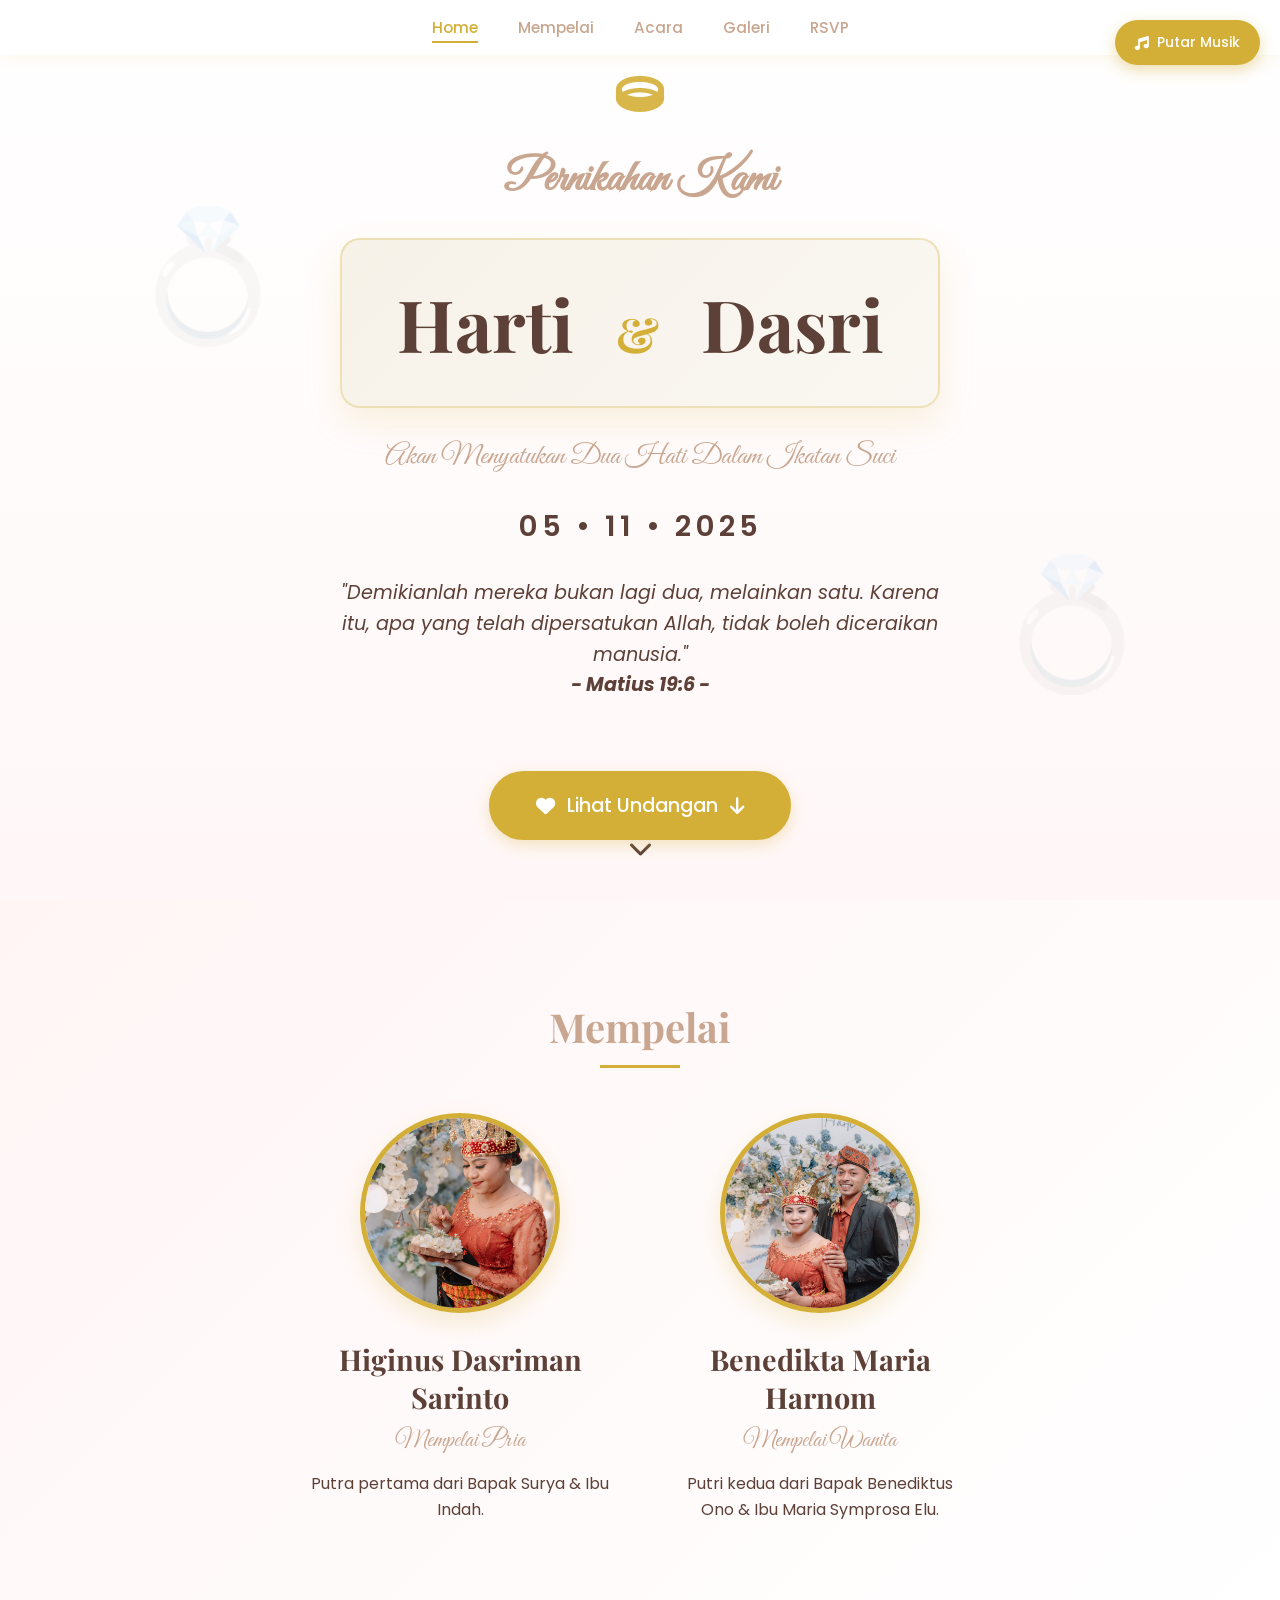
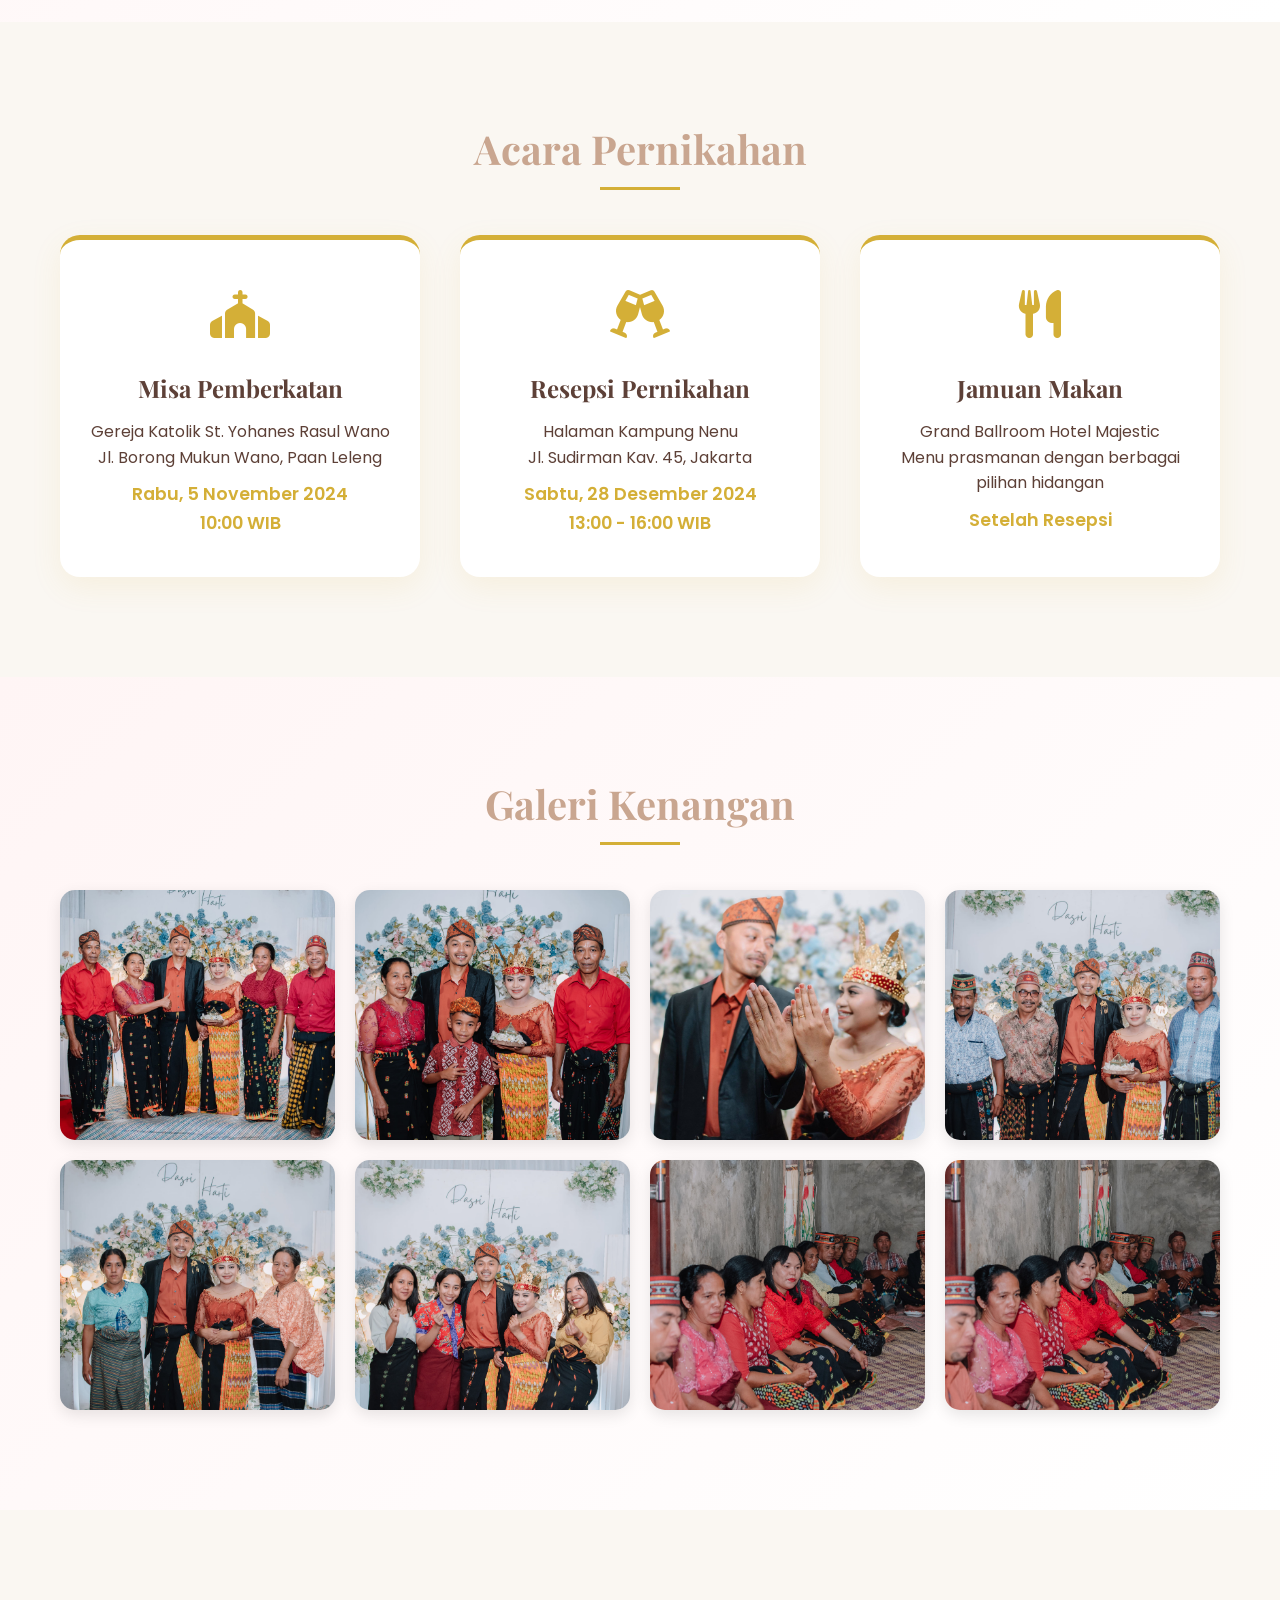
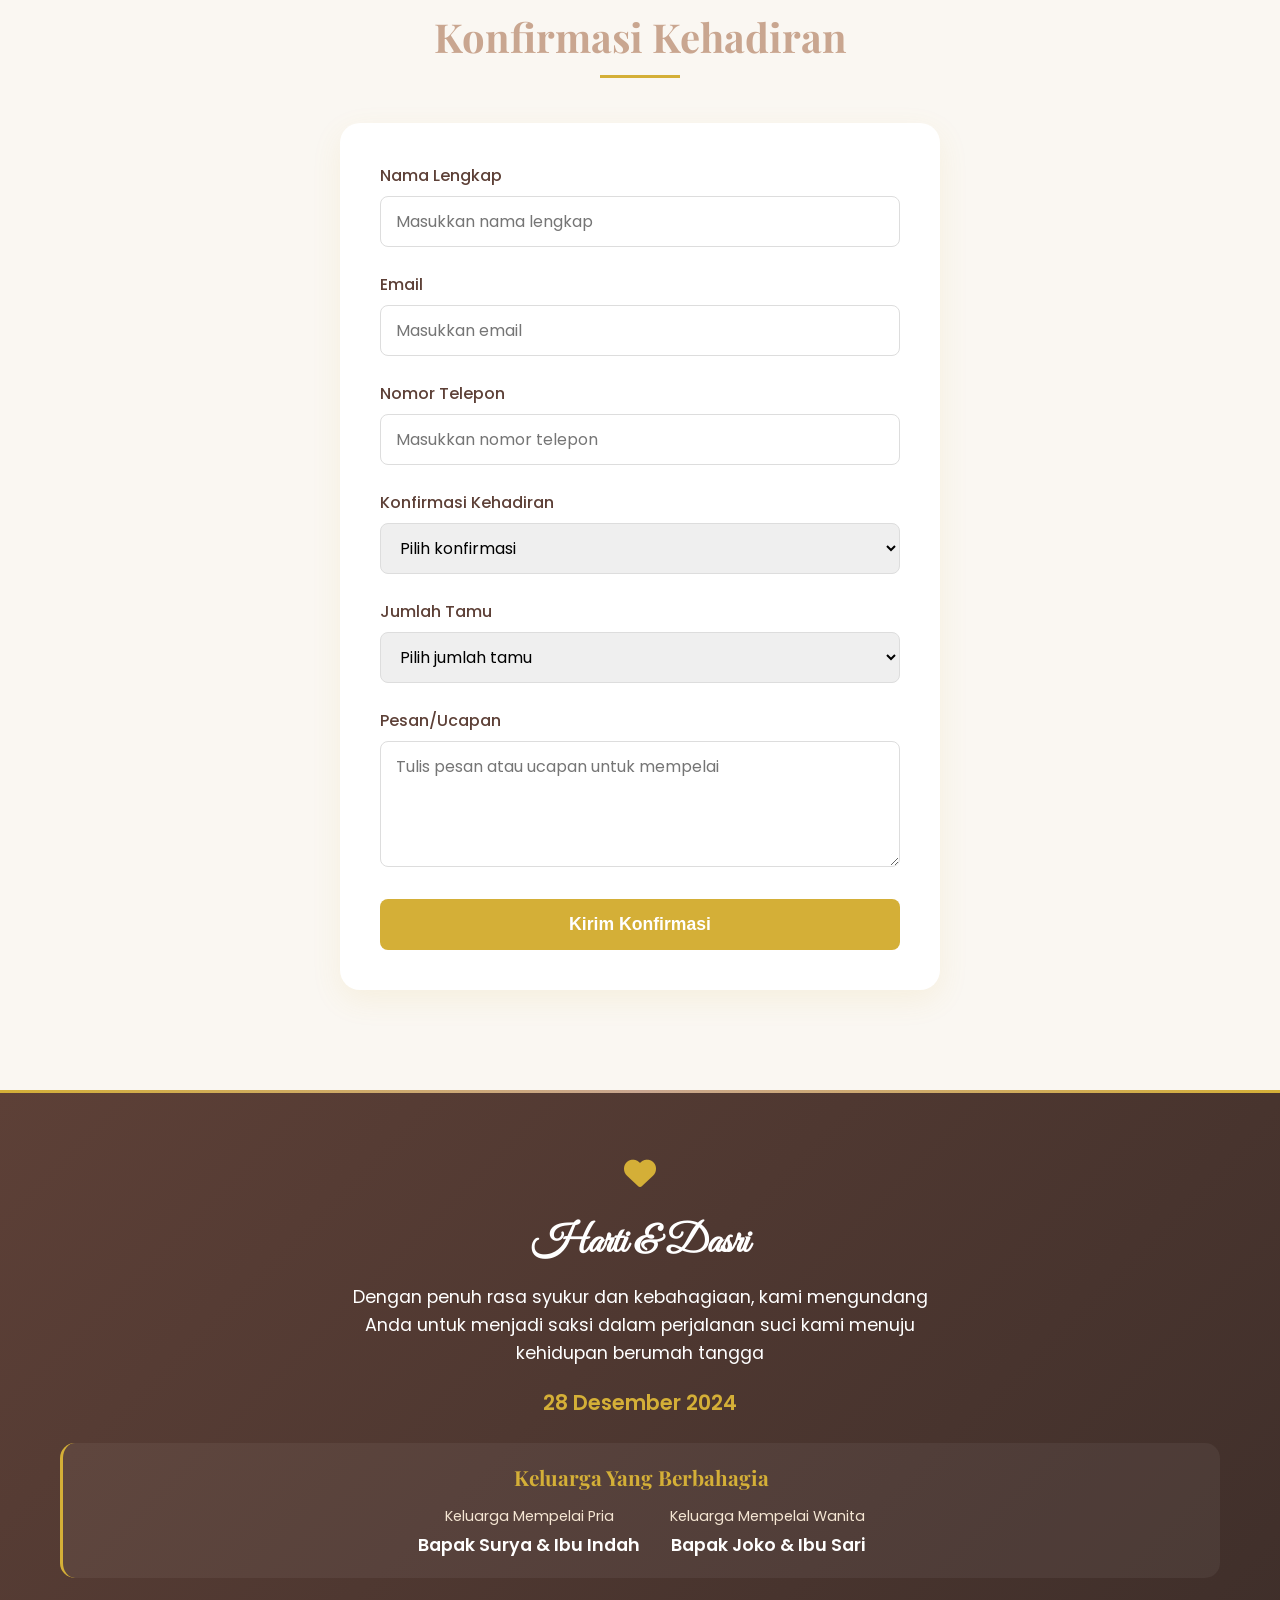
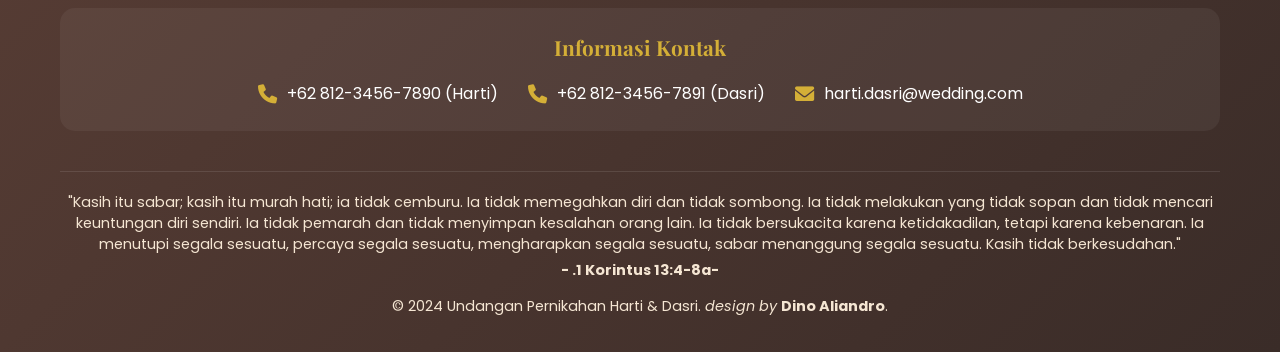
==== index.html @ 73ea81fc "Update: [form diubah]" ====
<!DOCTYPE html>
<html lang="id">
  <head>
    <meta charset="UTF-8" />
    <meta name="viewport" content="width=device-width, initial-scale=1.0" />
    <title>Undangan Pernikahan - Harti & Dasri</title>
    <link
      rel="stylesheet"
      href="https://cdnjs.cloudflare.com/ajax/libs/font-awesome/6.0.0/css/all.min.css"
    />
    <link
      href="https://fonts.googleapis.com/css2?family=Playfair+Display:wght@400;700&family=Great+Vibes&family=Poppins:wght@300;400;600&display=swap"
      rel="stylesheet"
    />
    <style>
      :root {
        --primary-gold: #d4af37;
        --primary-cream: #fff5f5;
        --primary-rose: #c9a690;
        --primary-white: #ffffff;
        --primary-light: #f5e6d3;
        --soft-gold: #f7f2e8;
        --light-beige: #faf7f2;
        --text-dark: #5d4037;
      }

      * {
        margin: 0;
        padding: 0;
        box-sizing: border-box;
      }

      html {
        scroll-behavior: smooth;
      }

      body {
        font-family: "Poppins", sans-serif;
        color: var(--text-dark);
        background-color: var(--primary-white);
        overflow-x: hidden;
      }

      /* Music Player */
      .music-player {
        position: fixed;
        top: 20px;
        right: 20px;
        z-index: 1001;
      }

      #musicToggle {
        background: var(--primary-gold);
        color: var(--primary-white);
        border: none;
        padding: 12px 20px;
        border-radius: 25px;
        cursor: pointer;
        display: flex;
        align-items: center;
        gap: 8px;
        font-size: 14px;
        box-shadow: 0 5px 15px rgba(212, 175, 55, 0.4);
        transition: all 0.3s ease;
        font-family: "Poppins", sans-serif;
        font-weight: 500;
      }

      #musicToggle:hover {
        background: #c9a690;
        transform: translateY(-2px);
        box-shadow: 0 8px 20px rgba(201, 166, 144, 0.5);
      }

      #musicToggle.playing {
        background: #c9a690;
      }

      /* Loading Screen */
      .loading-screen {
        position: fixed;
        top: 0;
        left: 0;
        width: 100%;
        height: 100%;
        background: linear-gradient(135deg, var(--primary-cream), #ffffff);
        display: flex;
        justify-content: center;
        align-items: center;
        z-index: 9999;
        transition: opacity 0.5s ease;
        font-family: "Playfair Display", serif;
      }

      .loading-screen.hidden {
        opacity: 0;
        pointer-events: none;
      }

      .loading-content {
        text-align: center;
        color: var(--primary-rose);
      }

      .ring {
        width: 80px;
        height: 80px;
        border: 4px solid var(--primary-light);
        border-top: 4px solid var(--primary-gold);
        border-radius: 50%;
        animation: spin 1s linear infinite;
        margin: 0 auto 20px;
      }

      /* Navigation */
      .navbar {
        position: fixed;
        top: 0;
        width: 100%;
        background: rgba(255, 255, 255, 0.95);
        backdrop-filter: blur(10px);
        z-index: 1000;
        padding: 15px 0;
        box-shadow: 0 2px 20px rgba(212, 175, 55, 0.1);
        transition: all 0.3s ease;
      }

      .navbar-container {
        max-width: 1200px;
        margin: 0 auto;
        padding: 0 20px;
      }

      .navbar ul {
        display: flex;
        justify-content: center;
        list-style: none;
        gap: 40px;
      }

      .navbar a {
        text-decoration: none;
        color: var(--primary-rose);
        font-weight: 500;
        transition: color 0.3s ease;
        position: relative;
        font-size: 0.95rem;
      }

      .navbar a:hover {
        color: var(--primary-gold);
      }

      .navbar a.active {
        color: var(--primary-gold);
      }

      .navbar a::after {
        content: "";
        position: absolute;
        bottom: -5px;
        left: 0;
        width: 0;
        height: 2px;
        background: var(--primary-gold);
        transition: width 0.3s ease;
      }

      .navbar a:hover::after,
      .navbar a.active::after {
        width: 100%;
      }

      /* Cover Section */
      .cover-section {
        height: 100vh;
        background: linear-gradient(
            rgba(255, 255, 255, 0.7),
            rgba(255, 245, 245, 0.8)
          ),
          url("https://images.unsplash.com/photo-1465495976277-4387d4b0e4a6?ixlib=rb-1.2.1&auto=format&fit=crop&w=1350&q=80")
            center/cover;
        display: flex;
        align-items: center;
        justify-content: center;
        text-align: center;
        position: relative;
        overflow: hidden;
      }

      .romantic-decoration {
        position: absolute;
        font-size: 8rem;
        color: rgba(212, 175, 55, 0.1);
        z-index: 1;
      }

      .ring-left {
        top: 20%;
        left: 10%;
        animation: gentleFloat 6s ease-in-out infinite;
      }

      .ring-right {
        bottom: 20%;
        right: 10%;
        animation: gentleFloat 8s ease-in-out infinite reverse;
      }

      .cover-content {
        z-index: 2;
        position: relative;
        animation: fadeInUp 1.5s ease-out;
        max-width: 800px;
        padding: 0 20px;
      }

      .romantic-icon {
        font-size: 3rem;
        margin-bottom: 20px;
        color: var(--primary-gold);
        opacity: 0.9;
        animation: gentlePulse 3s ease-in-out infinite;
      }

      .subtitle {
        font-family: "Great Vibes", cursive;
        font-size: 2.8rem;
        margin-bottom: 10px;
        opacity: 0;
        animation: fadeInUp 1s ease 0.5s forwards;
        color: var(--primary-rose);
      }

      .bride-groom-container {
        position: relative;
        margin: 30px 0;
        padding: 40px 20px;
        background: linear-gradient(
          135deg,
          var(--soft-gold),
          var(--light-beige)
        );
        border-radius: 20px;
        backdrop-filter: blur(10px);
        border: 2px solid rgba(212, 175, 55, 0.3);
        box-shadow: 0 15px 35px rgba(212, 175, 55, 0.15);
      }

      .bride-groom-name {
        font-family: "Playfair Display", serif;
        font-size: 4.5rem;
        margin: 0;
        opacity: 0;
        animation: fadeInUp 1s ease 1s forwards;
        line-height: 1.2;
        color: var(--text-dark);
        font-weight: 700;
      }

      .bride-groom-name span {
        color: var(--primary-gold);
        margin: 0 25px;
        font-size: 3rem;
      }

      .wedding-text {
        font-family: "Great Vibes", cursive;
        font-size: 1.8rem;
        margin: 10px 0 30px 0;
        opacity: 0;
        animation: fadeInUp 1s ease 1.2s forwards;
        color: var(--primary-rose);
      }

      .date {
        font-size: 1.8rem;
        letter-spacing: 4px;
        opacity: 0;
        animation: fadeInUp 1s ease 1.5s forwards;
        color: var(--text-dark);
        margin-bottom: 30px;
        font-weight: 600;
      }

      .bible-verse {
        font-style: italic;
        font-size: 1.2rem;
        margin-bottom: 40px;
        opacity: 0;
        animation: fadeInUp 1s ease 1.8s forwards;
        color: var(--text-dark);
        max-width: 600px;
        margin-left: auto;
        margin-right: auto;
        line-height: 1.6;
      }

      .enter-btn {
        display: inline-flex;
        align-items: center;
        gap: 12px;
        margin-top: 30px;
        padding: 18px 45px;
        background: var(--primary-gold);
        color: var(--primary-white);
        border: 2px solid var(--primary-gold);
        border-radius: 50px;
        text-decoration: none;
        font-size: 1.2rem;
        font-weight: 500;
        transition: all 0.3s ease;
        opacity: 0;
        animation: fadeInUp 1s ease 2s forwards;
        position: relative;
        overflow: hidden;
        box-shadow: 0 5px 15px rgba(212, 175, 55, 0.3);
      }

      .enter-btn:hover {
        background: #c9a690;
        border-color: #c9a690;
        transform: translateY(-3px);
        box-shadow: 0 10px 25px rgba(201, 166, 144, 0.4);
      }

      .scroll-indicator {
        position: absolute;
        bottom: 40px;
        left: 50%;
        transform: translateX(-50%);
        color: var(--text-dark);
        opacity: 0;
        animation: fadeIn 1s ease 2.5s forwards;
        display: flex;
        flex-direction: column;
        align-items: center;
        gap: 10px;
      }

      .scroll-indicator i {
        animation: bounce 2s infinite;
        font-size: 1.5rem;
      }

      /* Couple Section */
      .couple-section {
        padding: 100px 0;
        background: linear-gradient(135deg, var(--primary-cream), #ffffff);
      }

      .section-container {
        max-width: 1200px;
        margin: 0 auto;
        padding: 0 20px;
      }

      .section-title {
        text-align: center;
        font-family: "Playfair Display", serif;
        font-size: 2.5rem;
        color: var(--primary-rose);
        margin-bottom: 60px;
        position: relative;
      }

      .section-title::after {
        content: "";
        position: absolute;
        bottom: -15px;
        left: 50%;
        transform: translateX(-50%);
        width: 80px;
        height: 3px;
        background: var(--primary-gold);
      }

      .couple-container {
        display: flex;
        justify-content: center;
        gap: 60px;
        flex-wrap: wrap;
      }

      .couple-card {
        text-align: center;
        max-width: 300px;
      }

      .couple-image {
        width: 200px;
        height: 200px;
        border-radius: 50%;
        object-fit: cover;
        border: 5px solid var(--primary-gold);
        margin-bottom: 20px;
        box-shadow: 0 10px 25px rgba(212, 175, 55, 0.2);
      }

      .couple-name {
        font-family: "Playfair Display", serif;
        font-size: 1.8rem;
        color: var(--text-dark);
        margin-bottom: 10px;
      }

      .couple-role {
        font-family: "Great Vibes", cursive;
        font-size: 1.5rem;
        color: var(--primary-rose);
        margin-bottom: 15px;
      }

      .couple-description {
        color: var(--text-dark);
        line-height: 1.6;
      }

      /* Event Section */
      .event-section {
        padding: 100px 0;
        background: var(--light-beige);
      }

      .event-grid {
        display: grid;
        grid-template-columns: repeat(auto-fit, minmax(300px, 1fr));
        gap: 40px;
        margin-top: 50px;
      }

      .event-card {
        background: var(--primary-white);
        padding: 40px 30px;
        border-radius: 20px;
        text-align: center;
        box-shadow: 0 10px 30px rgba(212, 175, 55, 0.1);
        transition: all 0.3s ease;
        border-top: 5px solid var(--primary-gold);
      }

      .event-card:hover {
        transform: translateY(-10px);
        box-shadow: 0 15px 35px rgba(212, 175, 55, 0.2);
      }

      .event-icon {
        font-size: 3rem;
        color: var(--primary-gold);
        margin-bottom: 20px;
      }

      .event-title {
        font-family: "Playfair Display", serif;
        font-size: 1.5rem;
        color: var(--text-dark);
        margin-bottom: 15px;
      }

      .event-details {
        color: var(--text-dark);
        line-height: 1.6;
      }

      .event-time {
        font-weight: 600;
        color: var(--primary-gold);
        margin-top: 10px;
        font-size: 1.1rem;
      }

      /* Gallery Section */
      .gallery-section {
        padding: 100px 0;
        background: linear-gradient(135deg, var(--primary-cream), #ffffff);
      }

      .gallery-grid {
        display: grid;
        grid-template-columns: repeat(auto-fill, minmax(250px, 1fr));
        gap: 20px;
        margin-top: 50px;
      }

      .gallery-item {
        border-radius: 15px;
        overflow: hidden;
        position: relative;
        height: 250px;
        box-shadow: 0 5px 15px rgba(0, 0, 0, 0.1);
        transition: transform 0.3s ease;
      }

      .gallery-item:hover {
        transform: scale(1.05);
      }

      .gallery-image {
        width: 100%;
        height: 100%;
        object-fit: cover;
        transition: transform 0.5s ease;
      }

      .gallery-item:hover .gallery-image {
        transform: scale(1.1);
      }

      /* RSVP Section */
      .rsvp-section {
        padding: 100px 0;
        background: var(--light-beige);
      }

      .rsvp-form {
        max-width: 600px;
        margin: 50px auto 0;
        background: var(--primary-white);
        padding: 40px;
        border-radius: 20px;
        box-shadow: 0 10px 30px rgba(212, 175, 55, 0.1);
      }

      .form-group {
        margin-bottom: 25px;
      }

      .form-label {
        display: block;
        margin-bottom: 8px;
        color: var(--text-dark);
        font-weight: 500;
      }

      .form-input,
      .form-select {
        width: 100%;
        padding: 12px 15px;
        border: 1px solid #ddd;
        border-radius: 8px;
        font-family: "Poppins", sans-serif;
        font-size: 1rem;
        transition: border-color 0.3s ease;
      }

      .form-input:focus,
      .form-select:focus {
        outline: none;
        border-color: var(--primary-gold);
      }

      .submit-btn {
        width: 100%;
        padding: 15px;
        background: var(--primary-gold);
        color: var(--primary-white);
        border: none;
        border-radius: 8px;
        font-size: 1.1rem;
        font-weight: 600;
        cursor: pointer;
        transition: all 0.3s ease;
      }

      .submit-btn:hover {
        background: #c9a690;
      }

      /* Footer */
      .footer {
        background: linear-gradient(135deg, var(--text-dark), #3a2c28);
        color: var(--primary-white);
        padding: 60px 0 30px;
        text-align: center;
        position: relative;
        overflow: hidden;
      }

      .footer::before {
        content: "";
        position: absolute;
        top: 0;
        left: 0;
        right: 0;
        height: 3px;
        background: linear-gradient(
          90deg,
          var(--primary-gold),
          var(--primary-rose),
          var(--primary-gold)
        );
      }

      .footer-content {
        max-width: 1200px;
        margin: 0 auto;
        padding: 0 20px;
      }

      .footer-love-icon {
        font-size: 2rem;
        color: var(--primary-gold);
        margin-bottom: 20px;
        animation: gentlePulse 3s ease-in-out infinite;
      }

      .footer-names {
        font-family: "Great Vibes", cursive;
        font-size: 2.5rem;
        margin-bottom: 15px;
        color: var(--primary-white);
      }

      .footer-text {
        font-size: 1.1rem;
        margin-bottom: 10px;
        line-height: 1.6;
        max-width: 600px;
        margin-left: auto;
        margin-right: auto;
      }

      .footer-date {
        font-size: 1.3rem;
        font-weight: 600;
        color: var(--primary-gold);
        margin: 20px 0;
      }

      .footer-family {
        margin: 25px 0;
        padding: 20px;
        background: rgba(255, 255, 255, 0.05);
        border-radius: 15px;
        border-left: 3px solid var(--primary-gold);
      }

      .family-title {
        font-family: "Playfair Display", serif;
        font-size: 1.3rem;
        color: var(--primary-gold);
        margin-bottom: 15px;
      }

      .family-names {
        display: flex;
        justify-content: center;
        flex-wrap: wrap;
        gap: 30px;
        margin-top: 15px;
      }

      .family-group {
        text-align: center;
      }

      .family-role {
        font-size: 0.9rem;
        color: var(--primary-light);
        margin-bottom: 5px;
      }

      .family-name {
        font-weight: 600;
        font-size: 1.1rem;
      }

      .footer-contact {
        margin: 30px 0;
        padding: 25px;
        background: rgba(255, 255, 255, 0.05);
        border-radius: 15px;
      }

      .contact-title {
        font-family: "Playfair Display", serif;
        font-size: 1.3rem;
        color: var(--primary-gold);
        margin-bottom: 20px;
      }

      .contact-info {
        display: flex;
        justify-content: center;
        flex-wrap: wrap;
        gap: 30px;
      }

      .contact-item {
        display: flex;
        align-items: center;
        gap: 10px;
        font-size: 1rem;
      }

      .contact-item i {
        color: var(--primary-gold);
        font-size: 1.2rem;
      }

      .footer-bottom {
        margin-top: 40px;
        padding-top: 20px;
        border-top: 1px solid rgba(255, 255, 255, 0.1);
        font-size: 0.9rem;
        color: var(--primary-light);
      }

      .footer-bottom p {
        margin-bottom: 5px;
      }

      /* Animations */
      @keyframes gentleFloat {
        0%,
        100% {
          transform: translateY(0px) rotate(0deg);
        }
        50% {
          transform: translateY(-20px) rotate(5deg);
        }
      }

      @keyframes gentlePulse {
        0%,
        100% {
          opacity: 0.8;
          transform: scale(1);
        }
        50% {
          opacity: 1;
          transform: scale(1.15);
        }
      }

      @keyframes bounce {
        0%,
        20%,
        50%,
        80%,
        100% {
          transform: translateY(0);
        }
        40% {
          transform: translateY(-10px);
        }
        60% {
          transform: translateY(-5px);
        }
      }

      @keyframes fadeInUp {
        from {
          opacity: 0;
          transform: translateY(30px);
        }
        to {
          opacity: 1;
          transform: translateY(0);
        }
      }

      @keyframes fadeIn {
        from {
          opacity: 0;
        }
        to {
          opacity: 1;
        }
      }

      @keyframes spin {
        0% {
          transform: rotate(0deg);
        }
        100% {
          transform: rotate(360deg);
        }
      }

      /* Mobile Responsive */
      @media (max-width: 768px) {
        .navbar ul {
          gap: 20px;
          flex-wrap: wrap;
        }

        .navbar a {
          font-size: 0.9rem;
        }

        .bride-groom-name {
          font-size: 3rem;
        }

        .bride-groom-name span {
          font-size: 2rem;
          margin: 0 15px;
        }

        .subtitle {
          font-size: 2.2rem;
        }

        .ring-left,
        .ring-right {
          display: none;
        }

        .couple-container {
          gap: 40px;
        }

        .section-title {
          font-size: 2rem;
        }

        .family-names {
          gap: 20px;
        }

        .contact-info {
          gap: 20px;
          flex-direction: column;
        }

        .music-player {
          top: 15px;
          right: 15px;
        }

        #musicToggle {
          padding: 10px 16px;
          font-size: 13px;
        }
      }

      @media (max-width: 480px) {
        .navbar ul {
          gap: 15px;
        }

        .navbar a {
          font-size: 0.8rem;
        }

        .bride-groom-name {
          font-size: 2.2rem;
        }

        .enter-btn {
          padding: 15px 35px;
          font-size: 1rem;
        }

        .date {
          font-size: 1.4rem;
        }

        .rsvp-form {
          padding: 25px;
        }

        .footer-names {
          font-size: 2rem;
        }

        .footer-text {
          font-size: 1rem;
        }

        .music-player {
          top: 10px;
          right: 10px;
        }

        #musicToggle {
          padding: 8px 14px;
          font-size: 12px;
        }
      }
    </style>
  </head>
  <body>
    <!-- Music Player -->
    <div class="music-player">
      <button id="musicToggle">
        <i class="fas fa-music"></i>
        <span id="musicText">Putar Musik</span>
      </button>
      <audio id="weddingMusic" loop>
        <!-- Ganti dengan URL musik Anda -->
        <source src="music/laguorigin.webm" type="audio/mpeg" />
        Browser Anda tidak mendukung elemen audio.
      </audio>
    </div>

    <!-- Loading Screen -->
    <div class="loading-screen" id="loadingScreen">
      <div class="loading-content">
        <div class="ring"></div>
        <h2>Memuat Undangan...</h2>
        <p>Dengan penuh kebahagiaan, kami mengundang Anda</p>
      </div>
    </div>

    <!-- Navigation -->
    <nav class="navbar">
      <div class="navbar-container">
        <ul>
          <li><a href="#home" class="active">Home</a></li>
          <li><a href="#couple">Mempelai</a></li>
          <li><a href="#event">Acara</a></li>
          <li><a href="#gallery">Galeri</a></li>
          <li><a href="#rsvp">RSVP</a></li>
        </ul>
      </div>
    </nav>

    <!-- Cover Section -->
    <section id="home" class="cover-section">
      <div class="romantic-decoration ring-left">💍</div>
      <div class="romantic-decoration ring-right">💍</div>

      <div class="cover-content">
        <div class="romantic-icon">
          <i class="fas fa-ring"></i>
        </div>

        <h3 class="subtitle">Pernikahan Kami</h3>

        <div class="bride-groom-container">
          <h1 class="bride-groom-name">Harti <span>&</span> Dasri</h1>
        </div>

        <p class="wedding-text">Akan Menyatukan Dua Hati Dalam Ikatan Suci</p>

        <p class="date">05 • 11 • 2025</p>

        <div class="bible-verse">
          "Demikianlah mereka bukan lagi dua, melainkan satu. Karena itu, apa
          yang telah dipersatukan Allah, tidak boleh diceraikan manusia."<br />
          <strong>- Matius 19:6 -</strong>
        </div>

        <a href="#couple" class="enter-btn">
          <i class="fas fa-heart"></i>
          Lihat Undangan
          <i class="fas fa-arrow-down"></i>
        </a>
      </div>

      <div class="scroll-indicator">
        <span>Geser untuk informasi</span>
        <i class="fas fa-chevron-down"></i>
      </div>
    </section>

    <!-- Couple Section -->
    <section id="couple" class="couple-section">
      <div class="section-container">
        <h2 class="section-title">Mempelai</h2>
        <div class="couple-container">
          <div class="couple-card">
            <img src="images/kating.jpg" alt="Harti" class="couple-image" />
            <h3 class="couple-name">Higinus Dasriman Sarinto</h3>
            <p class="couple-role">Mempelai Pria</p>
            <p class="couple-description">
              Putra pertama dari Bapak Surya & Ibu Indah.
            </p>
          </div>
          <div class="couple-card">
            <img src="images/fotoberda.jpg" alt="Dasri" class="couple-image" />
            <h3 class="couple-name">Benedikta Maria Harnom</h3>
            <p class="couple-role">Mempelai Wanita</p>
            <p class="couple-description">
              Putri kedua dari Bapak Benediktus Ono & Ibu Maria Symprosa Elu.
            </p>
          </div>
        </div>
      </div>
    </section>

    <!-- Event Section -->
    <section id="event" class="event-section">
      <div class="section-container">
        <h2 class="section-title">Acara Pernikahan</h2>
        <div class="event-grid">
          <div class="event-card">
            <div class="event-icon">
              <i class="fas fa-church"></i>
            </div>
            <h3 class="event-title">Misa Pemberkatan</h3>
            <div class="event-details">
              <p>Gereja Katolik St. Yohanes Rasul Wano</p>
              <p>Jl. Borong Mukun Wano, Paan Leleng</p>
              <p class="event-time">Rabu, 5 November 2024<br />10:00 WIB</p>
            </div>
          </div>
          <div class="event-card">
            <div class="event-icon">
              <i class="fas fa-glass-cheers"></i>
            </div>
            <h3 class="event-title">Resepsi Pernikahan</h3>
            <div class="event-details">
              <p>Halaman Kampung Nenu</p>
              <p>Jl. Sudirman Kav. 45, Jakarta</p>
              <p class="event-time">
                Sabtu, 28 Desember 2024<br />13:00 - 16:00 WIB
              </p>
            </div>
          </div>
          <div class="event-card">
            <div class="event-icon">
              <i class="fas fa-utensils"></i>
            </div>
            <h3 class="event-title">Jamuan Makan</h3>
            <div class="event-details">
              <p>Grand Ballroom Hotel Majestic</p>
              <p>Menu prasmanan dengan berbagai pilihan hidangan</p>
              <p class="event-time">Setelah Resepsi</p>
            </div>
          </div>
        </div>
      </div>
    </section>

    <!-- Gallery Section -->
    <section id="gallery" class="gallery-section">
      <div class="section-container">
        <h2 class="section-title">Galeri Kenangan</h2>
        <div class="gallery-grid">
          <div class="gallery-item">
            <img
              src="images/keluargabesar.jpg"
              alt="Pre-wedding 1"
              class="gallery-image"
            />
          </div>
          <div class="gallery-item">
            <img
              src="images/keluarg kae endi.jpg"
              alt="Pre-wedding 2"
              class="gallery-image"
            />
          </div>
          <div class="gallery-item">
            <img
              src="images/fotoberdua.jpg"
              alt="Pre-wedding 3"
              class="gallery-image"
            />
          </div>
          <div class="gallery-item">
            <img
              src="images/fotopapa.jpg"
              alt="Pre-wedding 4"
              class="gallery-image"
            />
          </div>
          <div class="gallery-item">
            <img
              src="images/mama.jpg"
              alt="Pre-wedding 4"
              class="gallery-image"
            />
          </div>
          <div class="gallery-item">
            <img
              src="images/teman.jpg"
              alt="Pre-wedding 4"
              class="gallery-image"
            />
          </div>
          <div class="gallery-item">
            <img
              src="images/mese.jpg"
              alt="Pre-wedding 4"
              class="gallery-image"
            />
          </div>
          <div class="gallery-item">
            <img
              src="images/mese.jpg"
              alt="Pre-wedding 4"
              class="gallery-image"
            />
          </div>
        </div>
      </div>
    </section>

    <!-- RSVP Section -->
    <section id="rsvp" class="rsvp-section">
      <div class="section-container">
        <h2 class="section-title">Konfirmasi Kehadiran</h2>

        <!-- Ganti "xjklmnop" dengan Form ID yang Anda dapatkan dari Formspree -->
        <form
          action="https://formspree.io/f/xjklmnop"
          method="POST"
          class="rsvp-form"
        >
          <input
            type="hidden"
            name="_subject"
            value="Konfirmasi Kehadiran Pernikahan Kating & Ndi"
          />

          <div class="form-group">
            <label class="form-label" for="name">Nama Lengkap</label>
            <input
              type="text"
              id="name"
              name="name"
              class="form-input"
              placeholder="Masukkan nama lengkap"
              required
            />
          </div>

          <div class="form-group">
            <label class="form-label" for="email">Email</label>
            <input
              type="email"
              id="email"
              name="email"
              class="form-input"
              placeholder="Masukkan email"
              required
            />
          </div>

          <div class="form-group">
            <label class="form-label" for="phone">Nomor Telepon</label>
            <input
              type="tel"
              id="phone"
              name="phone"
              class="form-input"
              placeholder="Masukkan nomor telepon"
            />
          </div>

          <div class="form-group">
            <label class="form-label" for="attendance"
              >Konfirmasi Kehadiran</label
            >
            <select
              id="attendance"
              name="attendance"
              class="form-select"
              required
            >
              <option value="">Pilih konfirmasi</option>
              <option value="hadir">Ya, saya akan hadir</option>
              <option value="tidak-hadir">Maaf, tidak bisa hadir</option>
            </select>
          </div>

          <div class="form-group">
            <label class="form-label" for="guests">Jumlah Tamu</label>
            <select id="guests" name="guests" class="form-select">
              <option value="">Pilih jumlah tamu</option>
              <option value="1">1 orang</option>
              <option value="2">2 orang</option>
              <option value="3">3 orang</option>
              <option value="4">4 orang</option>
            </select>
          </div>

          <div class="form-group">
            <label class="form-label" for="message">Pesan/Ucapan</label>
            <textarea
              id="message"
              name="message"
              class="form-input"
              rows="4"
              placeholder="Tulis pesan atau ucapan untuk mempelai"
            ></textarea>
          </div>

          <button type="submit" class="submit-btn">Kirim Konfirmasi</button>
        </form>
      </div>
    </section>

    <!-- Footer -->
    <footer class="footer">
      <div class="footer-content">
        <div class="footer-love-icon">
          <i class="fas fa-heart"></i>
        </div>

        <h2 class="footer-names">Harti & Dasri</h2>

        <p class="footer-text">
          Dengan penuh rasa syukur dan kebahagiaan, kami mengundang Anda untuk
          menjadi saksi dalam perjalanan suci kami menuju kehidupan berumah
          tangga
        </p>

        <div class="footer-date">28 Desember 2024</div>

        <div class="footer-family">
          <h3 class="family-title">Keluarga Yang Berbahagia</h3>
          <div class="family-names">
            <div class="family-group">
              <p class="family-role">Keluarga Mempelai Pria</p>
              <p class="family-name">Bapak Surya & Ibu Indah</p>
            </div>
            <div class="family-group">
              <p class="family-role">Keluarga Mempelai Wanita</p>
              <p class="family-name">Bapak Joko & Ibu Sari</p>
            </div>
          </div>
        </div>

        <div class="footer-contact">
          <h3 class="contact-title">Informasi Kontak</h3>
          <div class="contact-info">
            <div class="contact-item">
              <i class="fas fa-phone"></i>
              <span>+62 812-3456-7890 (Harti)</span>
            </div>
            <div class="contact-item">
              <i class="fas fa-phone"></i>
              <span>+62 812-3456-7891 (Dasri)</span>
            </div>
            <div class="contact-item">
              <i class="fas fa-envelope"></i>
              <span>harti.dasri@wedding.com</span>
            </div>
          </div>
        </div>

        <div class="footer-bottom">
          <p>
            "Kasih itu sabar; kasih itu murah hati; ia tidak cemburu. Ia tidak
            memegahkan diri dan tidak sombong. Ia tidak melakukan yang tidak
            sopan dan tidak mencari keuntungan diri sendiri. Ia tidak pemarah
            dan tidak menyimpan kesalahan orang lain. Ia tidak bersukacita
            karena ketidakadilan, tetapi karena kebenaran. Ia menutupi segala
            sesuatu, percaya segala sesuatu, mengharapkan segala sesuatu, sabar
            menanggung segala sesuatu. Kasih tidak berkesudahan."
          </p>
          <p><strong>- .1 Korintus 13:4-8a-</strong></p>
          <p style="margin-top: 15px">
            © 2024 Undangan Pernikahan Harti & Dasri. <i>design by</i>
            <b>Dino Aliandro</b>.
          </p>
        </div>
      </div>
    </footer>

    <script>
      // Music Player Functionality
      const musicToggle = document.getElementById("musicToggle");
      const weddingMusic = document.getElementById("weddingMusic");
      const musicText = document.getElementById("musicText");

      // Auto-play music after user interaction
      document.addEventListener(
        "click",
        function initAudio() {
          if (weddingMusic.paused) {
            weddingMusic.volume = 0.5; // Set volume to 50%
            weddingMusic
              .play()
              .then(() => {
                musicText.textContent = "Musik Diputar";
                musicToggle.classList.add("playing");
              })
              .catch((e) => {
                console.log("Auto-play prevented:", e);
              });
          }
          document.removeEventListener("click", initAudio);
        },
        { once: true }
      );

      // Manual music control
      if (musicToggle && weddingMusic) {
        musicToggle.addEventListener("click", function (e) {
          e.stopPropagation();

          if (weddingMusic.paused) {
            weddingMusic.play();
            musicText.textContent = "Musik Diputar";
            musicToggle.classList.add("playing");
          } else {
            weddingMusic.pause();
            musicText.textContent = "Putar Musik";
            musicToggle.classList.remove("playing");
          }
        });
      }

      // Loading Screen
      window.addEventListener("load", function () {
        const loadingScreen = document.getElementById("loadingScreen");
        setTimeout(() => {
          loadingScreen.classList.add("hidden");
          setTimeout(() => {
            loadingScreen.style.display = "none";
          }, 500);
        }, 2000);
      });

      // Navbar scroll effect
      window.addEventListener("scroll", function () {
        const navbar = document.querySelector(".navbar");
        if (window.scrollY > 100) {
          navbar.style.background = "rgba(255, 255, 255, 0.98)";
          navbar.style.boxShadow = "0 2px 20px rgba(212, 175, 55, 0.2)";
        } else {
          navbar.style.background = "rgba(255, 255, 255, 0.95)";
          navbar.style.boxShadow = "0 2px 20px rgba(212, 175, 55, 0.1)";
        }
      });

      // Active nav link on scroll
      window.addEventListener("scroll", function () {
        const sections = document.querySelectorAll("section");
        const navLinks = document.querySelectorAll(".navbar a");

        let current = "";

        sections.forEach((section) => {
          const sectionTop = section.offsetTop;
          const sectionHeight = section.clientHeight;
          if (scrollY >= sectionTop - 200) {
            current = section.getAttribute("id");
          }
        });

        navLinks.forEach((link) => {
          link.classList.remove("active");
          if (link.getAttribute("href").substring(1) === current) {
            link.classList.add("active");
          }
        });
      });

      // Form submission
      document
        .querySelector(".rsvp-form")
        .addEventListener("submit", function (e) {
          e.preventDefault();
          alert(
            "Terima kasih! Konfirmasi kehadiran Anda telah berhasil dikirim."
          );
          this.reset();
        });
    </script>
  </body>
</html>
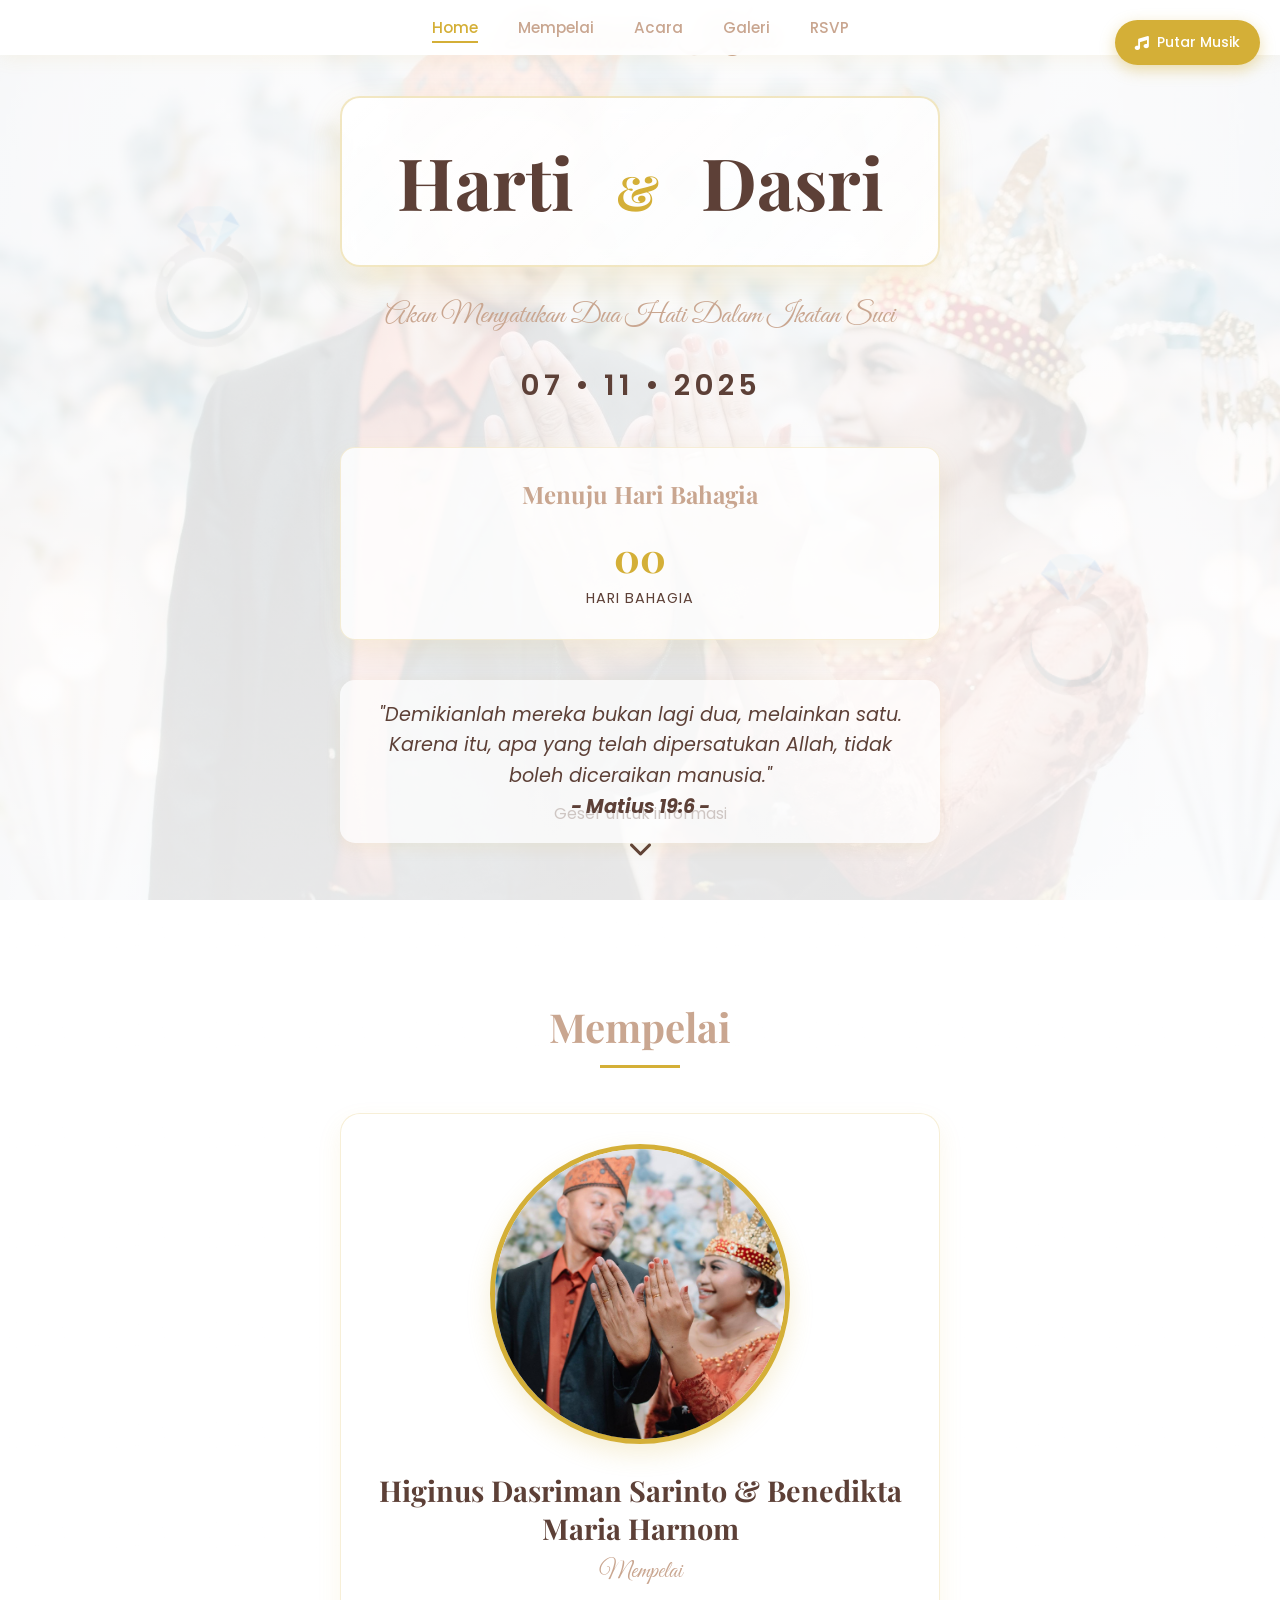
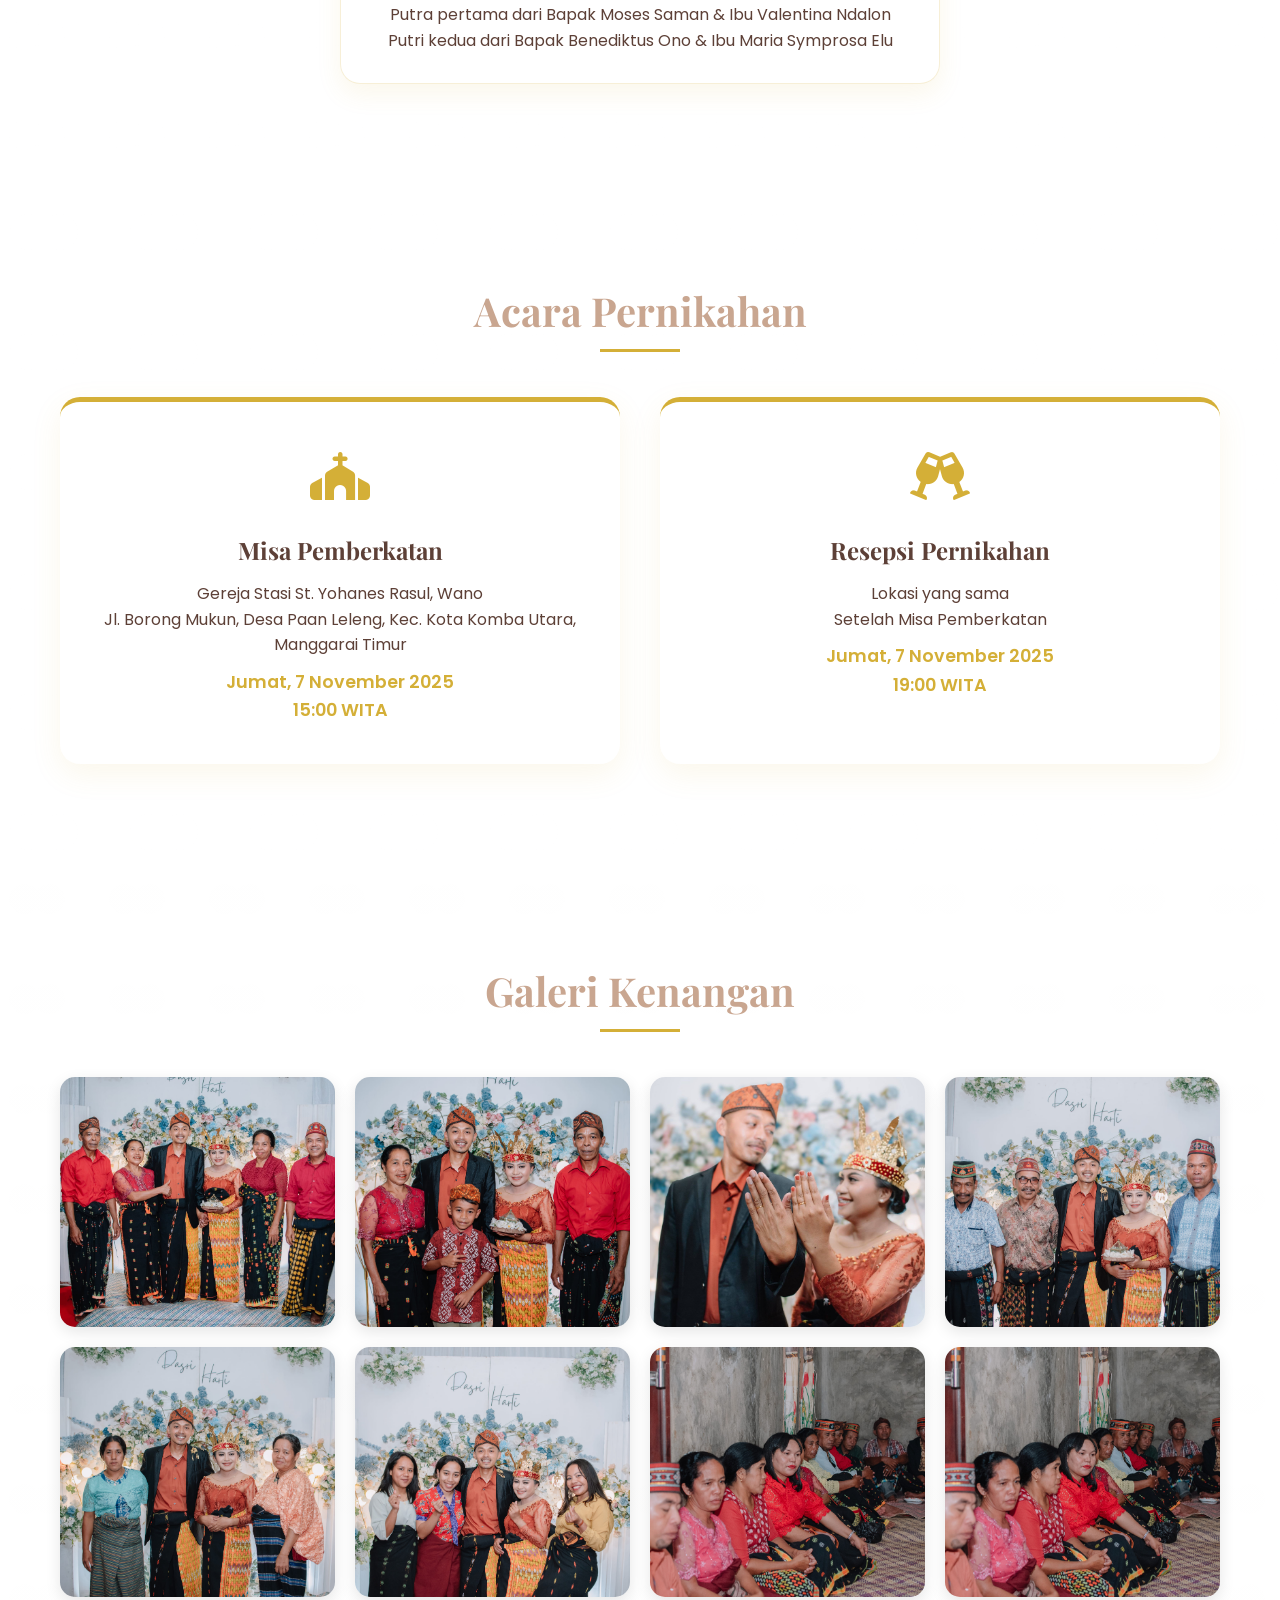
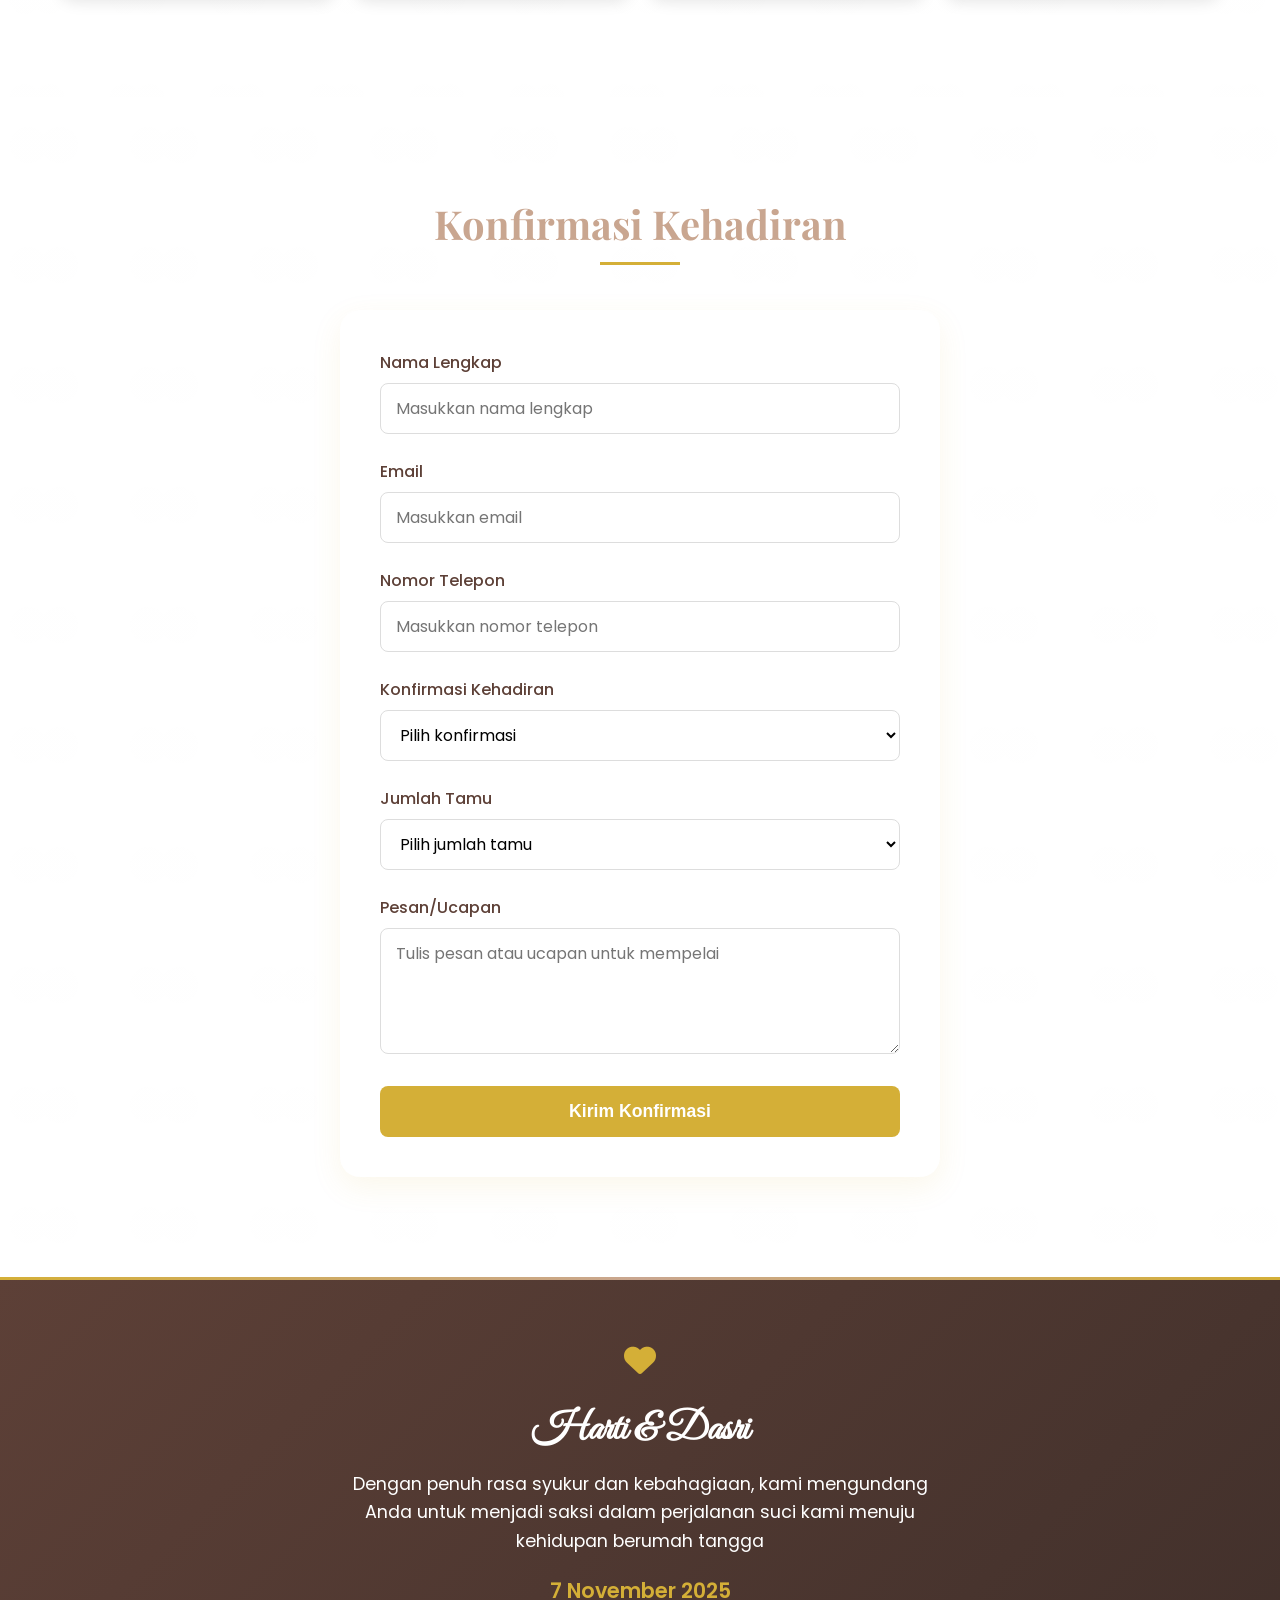
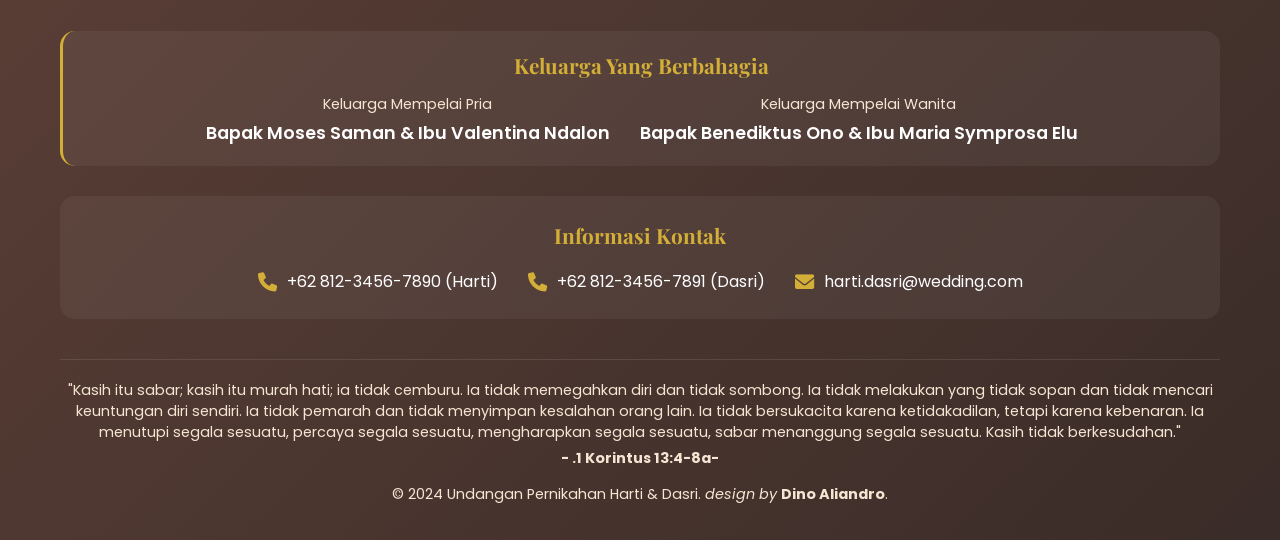
==== commit 8489e292: "Update: [ditambahkan beberapa animasi,data]" ====
--- a/index.html
+++ b/index.html
@@ -41,6 +41,111 @@
         overflow-x: hidden;
       }
 
+      /* Background Pattern */
+      .floral-pattern {
+        position: fixed;
+        top: 0;
+        left: 0;
+        width: 100%;
+        height: 100%;
+        background-image: url("data:image/svg+xml,%3Csvg width='100' height='100' viewBox='0 0 100 100' xmlns='http://www.w3.org/2000/svg'%3E%3Cpath d='M50 20c-5 0-10 2-13 6-3-4-8-6-13-6-8 0-15 7-15 15 0 8 7 15 15 15 5 0 10-2 13-6 3 4 8 6 13 6 8 0 15-7 15-15 0-8-7-15-15-15z' fill='%23f5e6d3' fill-opacity='0.1'/%3E%3C/svg%3E");
+        z-index: -1;
+      }
+
+      /* Animated Flowers */
+      .flower {
+        position: absolute;
+        font-size: 1.8rem;
+        opacity: 0.7;
+        z-index: 0;
+        animation: flowerFloat 15s linear infinite;
+        filter: drop-shadow(0 2px 4px rgba(0, 0, 0, 0.1));
+      }
+
+      .flower-1 {
+        top: 10%;
+        left: 5%;
+        animation-delay: 0s;
+        color: #f8c8dc;
+      }
+
+      .flower-2 {
+        top: 15%;
+        right: 10%;
+        animation-delay: 2s;
+        color: #c9e4de;
+      }
+
+      .flower-3 {
+        bottom: 20%;
+        left: 8%;
+        animation-delay: 4s;
+        color: #f8c8dc;
+      }
+
+      .flower-4 {
+        bottom: 15%;
+        right: 5%;
+        animation-delay: 6s;
+        color: #c9e4de;
+      }
+
+      .flower-5 {
+        top: 30%;
+        left: 15%;
+        animation-delay: 8s;
+        color: #f8c8dc;
+      }
+
+      .flower-6 {
+        top: 25%;
+        right: 20%;
+        animation-delay: 10s;
+        color: #c9e4de;
+      }
+
+      .flower-7 {
+        bottom: 30%;
+        left: 20%;
+        animation-delay: 12s;
+        color: #f8c8dc;
+      }
+
+      .flower-8 {
+        bottom: 25%;
+        right: 15%;
+        animation-delay: 14s;
+        color: #c9e4de;
+      }
+
+      /* Flower Borders */
+      .flower-border {
+        position: absolute;
+        font-size: 2.5rem;
+        opacity: 0.3;
+        z-index: 0;
+      }
+
+      .border-top-left {
+        top: 10px;
+        left: 10px;
+      }
+
+      .border-top-right {
+        top: 10px;
+        right: 10px;
+      }
+
+      .border-bottom-left {
+        bottom: 10px;
+        left: 10px;
+      }
+
+      .border-bottom-right {
+        bottom: 10px;
+        right: 10px;
+      }
+
       /* Music Player */
       .music-player {
         position: fixed;
@@ -83,7 +188,7 @@
         left: 0;
         width: 100%;
         height: 100%;
-        background: linear-gradient(135deg, var(--primary-cream), #ffffff);
+        background: linear-gradient(135deg, var(--primary-white), #f9f5f0);
         display: flex;
         justify-content: center;
         align-items: center;
@@ -175,11 +280,10 @@
       .cover-section {
         height: 100vh;
         background: linear-gradient(
-            rgba(255, 255, 255, 0.7),
-            rgba(255, 245, 245, 0.8)
+            rgba(255, 255, 255, 0.85),
+            rgba(255, 255, 255, 0.9)
           ),
-          url("https://images.unsplash.com/photo-1465495976277-4387d4b0e4a6?ixlib=rb-1.2.1&auto=format&fit=crop&w=1350&q=80")
-            center/cover;
+          url("images/fotoberdua.jpg") center/cover no-repeat;
         display: flex;
         align-items: center;
         justify-content: center;
@@ -238,8 +342,8 @@
         padding: 40px 20px;
         background: linear-gradient(
           135deg,
-          var(--soft-gold),
-          var(--light-beige)
+          rgba(255, 255, 255, 0.9),
+          rgba(255, 255, 255, 0.8)
         );
         border-radius: 20px;
         backdrop-filter: blur(10px);
@@ -281,6 +385,49 @@
         color: var(--text-dark);
         margin-bottom: 30px;
         font-weight: 600;
+      }
+
+      .countdown-container {
+        margin: 40px 0;
+        padding: 30px;
+        background: rgba(255, 255, 255, 0.8);
+        border-radius: 15px;
+        box-shadow: 0 10px 25px rgba(212, 175, 55, 0.1);
+        border: 1px solid rgba(212, 175, 55, 0.2);
+      }
+
+      .countdown-title {
+        font-family: "Playfair Display", serif;
+        font-size: 1.5rem;
+        color: var(--primary-rose);
+        margin-bottom: 20px;
+      }
+
+      .countdown {
+        display: flex;
+        justify-content: center;
+        gap: 20px;
+        flex-wrap: wrap;
+      }
+
+      .countdown-item {
+        text-align: center;
+        min-width: 80px;
+      }
+
+      .countdown-number {
+        font-size: 2.5rem;
+        font-weight: 700;
+        color: var(--primary-gold);
+        margin-bottom: 5px;
+        font-family: "Playfair Display", serif;
+      }
+
+      .countdown-label {
+        font-size: 0.9rem;
+        color: var(--text-dark);
+        text-transform: uppercase;
+        letter-spacing: 1px;
       }
 
       .bible-verse {
@@ -294,6 +441,10 @@
         margin-left: auto;
         margin-right: auto;
         line-height: 1.6;
+        padding: 20px;
+        background: rgba(255, 255, 255, 0.7);
+        border-radius: 15px;
+        box-shadow: 0 5px 15px rgba(212, 175, 55, 0.1);
       }
 
       .enter-btn {
@@ -346,7 +497,13 @@
       /* Couple Section */
       .couple-section {
         padding: 100px 0;
-        background: linear-gradient(135deg, var(--primary-cream), #ffffff);
+        background: linear-gradient(
+            rgba(255, 255, 255, 0.95),
+            rgba(255, 255, 255, 0.95)
+          ),
+          url("data:image/svg+xml,%3Csvg width='100' height='100' viewBox='0 0 100 100' xmlns='http://www.w3.org/2000/svg'%3E%3Cpath d='M50 20c-5 0-10 2-13 6-3-4-8-6-13-6-8 0-15 7-15 15 0 8 7 15 15 15 5 0 10-2 13-6 3 4 8 6 13 6 8 0 15-7 15-15 0-8-7-15-15-15z' fill='%23f5e6d3' fill-opacity='0.05'/%3E%3C/svg%3E");
+        position: relative;
+        overflow: hidden;
       }
 
       .section-container {
@@ -384,12 +541,18 @@
 
       .couple-card {
         text-align: center;
-        max-width: 300px;
+        max-width: 600px;
+        background: rgba(255, 255, 255, 0.8);
+        padding: 30px;
+        border-radius: 20px;
+        box-shadow: 0 10px 25px rgba(212, 175, 55, 0.1);
+        border: 1px solid rgba(212, 175, 55, 0.2);
+        position: relative;
       }
 
       .couple-image {
-        width: 200px;
-        height: 200px;
+        width: 300px;
+        height: 300px;
         border-radius: 50%;
         object-fit: cover;
         border: 5px solid var(--primary-gold);
@@ -419,7 +582,13 @@
       /* Event Section */
       .event-section {
         padding: 100px 0;
-        background: var(--light-beige);
+        background: linear-gradient(
+            rgba(255, 255, 255, 0.95),
+            rgba(255, 255, 255, 0.95)
+          ),
+          url("data:image/svg+xml,%3Csvg width='120' height='120' viewBox='0 0 120 120' xmlns='http://www.w3.org/2000/svg'%3E%3Cpath d='M60 30c-6 0-12 2-16 7-4-5-10-7-16-7-10 0-18 8-18 18 0 10 8 18 18 18 6 0 12-2 16-7 4 5 10 7 16 7 10 0 18-8 18-18 0-10-8-18-18-18z' fill='%23f5e6d3' fill-opacity='0.05'/%3E%3C/svg%3E");
+        position: relative;
+        overflow: hidden;
       }
 
       .event-grid {
@@ -437,6 +606,20 @@
         box-shadow: 0 10px 30px rgba(212, 175, 55, 0.1);
         transition: all 0.3s ease;
         border-top: 5px solid var(--primary-gold);
+        position: relative;
+        overflow: hidden;
+      }
+
+      .event-card::before {
+        content: "";
+        position: absolute;
+        top: 0;
+        left: 0;
+        width: 100%;
+        height: 100%;
+        background: url("data:image/svg+xml,%3Csvg width='80' height='80' viewBox='0 0 80 80' xmlns='http://www.w3.org/2000/svg'%3E%3Cpath d='M40 16c-4 0-8 2-10 5-2-3-6-5-10-5-6 0-12 6-12 12 0 6 6 12 12 12 4 0 8-2 10-5 2 3 6 5 10 5 6 0 12-6 12-12 0-6-6-12-12-12z' fill='%23f5e6d3' fill-opacity='0.05'/%3E%3C/svg%3E");
+        opacity: 0.1;
+        z-index: 0;
       }
 
       .event-card:hover {
@@ -448,6 +631,8 @@
         font-size: 3rem;
         color: var(--primary-gold);
         margin-bottom: 20px;
+        position: relative;
+        z-index: 1;
       }
 
       .event-title {
@@ -455,11 +640,15 @@
         font-size: 1.5rem;
         color: var(--text-dark);
         margin-bottom: 15px;
+        position: relative;
+        z-index: 1;
       }
 
       .event-details {
         color: var(--text-dark);
         line-height: 1.6;
+        position: relative;
+        z-index: 1;
       }
 
       .event-time {
@@ -467,12 +656,20 @@
         color: var(--primary-gold);
         margin-top: 10px;
         font-size: 1.1rem;
+        position: relative;
+        z-index: 1;
       }
 
       /* Gallery Section */
       .gallery-section {
         padding: 100px 0;
-        background: linear-gradient(135deg, var(--primary-cream), #ffffff);
+        background: linear-gradient(
+            rgba(255, 255, 255, 0.95),
+            rgba(255, 255, 255, 0.95)
+          ),
+          url("data:image/svg+xml,%3Csvg width='100' height='100' viewBox='0 0 100 100' xmlns='http://www.w3.org/2000/svg'%3E%3Cpath d='M50 20c-5 0-10 2-13 6-3-4-8-6-13-6-8 0-15 7-15 15 0 8 7 15 15 15 5 0 10-2 13-6 3 4 8 6 13 6 8 0 15-7 15-15 0-8-7-15-15-15z' fill='%23f5e6d3' fill-opacity='0.05'/%3E%3C/svg%3E");
+        position: relative;
+        overflow: hidden;
       }
 
       .gallery-grid {
@@ -489,6 +686,7 @@
         height: 250px;
         box-shadow: 0 5px 15px rgba(0, 0, 0, 0.1);
         transition: transform 0.3s ease;
+        background: var(--primary-white);
       }
 
       .gallery-item:hover {
@@ -509,7 +707,13 @@
       /* RSVP Section */
       .rsvp-section {
         padding: 100px 0;
-        background: var(--light-beige);
+        background: linear-gradient(
+            rgba(255, 255, 255, 0.95),
+            rgba(255, 255, 255, 0.95)
+          ),
+          url("data:image/svg+xml,%3Csvg width='120' height='120' viewBox='0 0 120 120' xmlns='http://www.w3.org/2000/svg'%3E%3Cpath d='M60 30c-6 0-12 2-16 7-4-5-10-7-16-7-10 0-18 8-18 18 0 10 8 18 18 18 6 0 12-2 16-7 4 5 10 7 16 7 10 0 18-8 18-18 0-10-8-18-18-18z' fill='%23f5e6d3' fill-opacity='0.05'/%3E%3C/svg%3E");
+        position: relative;
+        overflow: hidden;
       }
 
       .rsvp-form {
@@ -519,10 +723,26 @@
         padding: 40px;
         border-radius: 20px;
         box-shadow: 0 10px 30px rgba(212, 175, 55, 0.1);
+        position: relative;
+        overflow: hidden;
+      }
+
+      .rsvp-form::before {
+        content: "";
+        position: absolute;
+        top: 0;
+        left: 0;
+        width: 100%;
+        height: 100%;
+        background: url("data:image/svg+xml,%3Csvg width='80' height='80' viewBox='0 0 80 80' xmlns='http://www.w3.org/2000/svg'%3E%3Cpath d='M40 16c-4 0-8 2-10 5-2-3-6-5-10-5-6 0-12 6-12 12 0 6 6 12 12 12 4 0 8-2 10-5 2 3 6 5 10 5 6 0 12-6 12-12 0-6-6-12-12-12z' fill='%23f5e6d3' fill-opacity='0.05'/%3E%3C/svg%3E");
+        opacity: 0.1;
+        z-index: 0;
       }
 
       .form-group {
         margin-bottom: 25px;
+        position: relative;
+        z-index: 1;
       }
 
       .form-label {
@@ -541,6 +761,7 @@
         font-family: "Poppins", sans-serif;
         font-size: 1rem;
         transition: border-color 0.3s ease;
+        background: rgba(255, 255, 255, 0.9);
       }
 
       .form-input:focus,
@@ -560,6 +781,8 @@
         font-weight: 600;
         cursor: pointer;
         transition: all 0.3s ease;
+        position: relative;
+        z-index: 1;
       }
 
       .submit-btn:hover {
@@ -721,6 +944,21 @@
         }
       }
 
+      @keyframes flowerFloat {
+        0% {
+          transform: translateY(0) rotate(0deg);
+          opacity: 0.7;
+        }
+        50% {
+          transform: translateY(-20px) rotate(180deg);
+          opacity: 1;
+        }
+        100% {
+          transform: translateY(0) rotate(360deg);
+          opacity: 0.7;
+        }
+      }
+
       @keyframes gentlePulse {
         0%,
         100% {
@@ -833,6 +1071,27 @@
           padding: 10px 16px;
           font-size: 13px;
         }
+
+        .countdown-number {
+          font-size: 2rem;
+        }
+
+        .countdown-item {
+          min-width: 60px;
+        }
+
+        .flower {
+          font-size: 1.2rem;
+        }
+
+        .flower-border {
+          font-size: 1.8rem;
+        }
+
+        .couple-image {
+          width: 200px;
+          height: 200px;
+        }
       }
 
       @media (max-width: 480px) {
@@ -878,10 +1137,54 @@
           padding: 8px 14px;
           font-size: 12px;
         }
+
+        .countdown {
+          gap: 10px;
+        }
+
+        .countdown-number {
+          font-size: 1.5rem;
+        }
+
+        .countdown-item {
+          min-width: 50px;
+        }
+
+        .flower {
+          font-size: 1rem;
+        }
+
+        .flower-border {
+          font-size: 1.5rem;
+        }
+
+        .couple-image {
+          width: 180px;
+          height: 180px;
+        }
       }
     </style>
   </head>
   <body>
+    <!-- Background Pattern -->
+    <div class="floral-pattern"></div>
+
+    <!-- Animated Flowers -->
+    <div class="flower flower-1">🌸</div>
+    <div class="flower flower-2">🌺</div>
+    <div class="flower flower-3">🌼</div>
+    <div class="flower flower-4">🌷</div>
+    <div class="flower flower-5">🌸</div>
+    <div class="flower flower-6">🌺</div>
+    <div class="flower flower-7">🌼</div>
+    <div class="flower flower-8">🌷</div>
+
+    <!-- Flower Borders -->
+    <div class="flower-border border-top-left">🌸</div>
+    <div class="flower-border border-top-right">🌺</div>
+    <div class="flower-border border-bottom-left">🌼</div>
+    <div class="flower-border border-bottom-right">🌷</div>
+
     <!-- Music Player -->
     <div class="music-player">
       <button id="musicToggle">
@@ -935,7 +1238,30 @@
 
         <p class="wedding-text">Akan Menyatukan Dua Hati Dalam Ikatan Suci</p>
 
-        <p class="date">05 • 11 • 2025</p>
+        <p class="date">07 • 11 • 2025</p>
+
+        <!-- Countdown Timer -->
+        <div class="countdown-container">
+          <h3 class="countdown-title">Menuju Hari Bahagia</h3>
+          <div class="countdown" id="countdown">
+            <div class="countdown-item">
+              <div class="countdown-number" id="days">00</div>
+              <div class="countdown-label">Hari</div>
+            </div>
+            <div class="countdown-item">
+              <div class="countdown-number" id="hours">00</div>
+              <div class="countdown-label">Jam</div>
+            </div>
+            <div class="countdown-item">
+              <div class="countdown-number" id="minutes">00</div>
+              <div class="countdown-label">Menit</div>
+            </div>
+            <div class="countdown-item">
+              <div class="countdown-number" id="seconds">00</div>
+              <div class="countdown-label">Detik</div>
+            </div>
+          </div>
+        </div>
 
         <div class="bible-verse">
           "Demikianlah mereka bukan lagi dua, melainkan satu. Karena itu, apa
@@ -962,19 +1288,18 @@
         <h2 class="section-title">Mempelai</h2>
         <div class="couple-container">
           <div class="couple-card">
-            <img src="images/kating.jpg" alt="Harti" class="couple-image" />
-            <h3 class="couple-name">Higinus Dasriman Sarinto</h3>
-            <p class="couple-role">Mempelai Pria</p>
+            <img
+              src="images/fotoberdua.jpg"
+              alt="Harti & Dasri"
+              class="couple-image"
+            />
+            <h3 class="couple-name">
+              Higinus Dasriman Sarinto & Benedikta Maria Harnom
+            </h3>
+            <p class="couple-role">Mempelai</p>
             <p class="couple-description">
-              Putra pertama dari Bapak Surya & Ibu Indah.
-            </p>
-          </div>
-          <div class="couple-card">
-            <img src="images/fotoberda.jpg" alt="Dasri" class="couple-image" />
-            <h3 class="couple-name">Benedikta Maria Harnom</h3>
-            <p class="couple-role">Mempelai Wanita</p>
-            <p class="couple-description">
-              Putri kedua dari Bapak Benediktus Ono & Ibu Maria Symprosa Elu.
+              Putra pertama dari Bapak Moses Saman & Ibu Valentina Ndalon<br />
+              Putri kedua dari Bapak Benediktus Ono & Ibu Maria Symprosa Elu
             </p>
           </div>
         </div>
@@ -992,9 +1317,12 @@
             </div>
             <h3 class="event-title">Misa Pemberkatan</h3>
             <div class="event-details">
-              <p>Gereja Katolik St. Yohanes Rasul Wano</p>
-              <p>Jl. Borong Mukun Wano, Paan Leleng</p>
-              <p class="event-time">Rabu, 5 November 2024<br />10:00 WIB</p>
+              <p>Gereja Stasi St. Yohanes Rasul, Wano</p>
+              <p>
+                Jl. Borong Mukun, Desa Paan Leleng, Kec. Kota Komba Utara,
+                Manggarai Timur
+              </p>
+              <p class="event-time">Jumat, 7 November 2025<br />15:00 WITA</p>
             </div>
           </div>
           <div class="event-card">
@@ -1003,22 +1331,9 @@
             </div>
             <h3 class="event-title">Resepsi Pernikahan</h3>
             <div class="event-details">
-              <p>Halaman Kampung Nenu</p>
-              <p>Jl. Sudirman Kav. 45, Jakarta</p>
-              <p class="event-time">
-                Sabtu, 28 Desember 2024<br />13:00 - 16:00 WIB
-              </p>
-            </div>
-          </div>
-          <div class="event-card">
-            <div class="event-icon">
-              <i class="fas fa-utensils"></i>
-            </div>
-            <h3 class="event-title">Jamuan Makan</h3>
-            <div class="event-details">
-              <p>Grand Ballroom Hotel Majestic</p>
-              <p>Menu prasmanan dengan berbagai pilihan hidangan</p>
-              <p class="event-time">Setelah Resepsi</p>
+              <p>Lokasi yang sama</p>
+              <p>Setelah Misa Pemberkatan</p>
+              <p class="event-time">Jumat, 7 November 2025<br />19:00 WITA</p>
             </div>
           </div>
         </div>
@@ -1097,7 +1412,7 @@
 
         <!-- Ganti "xjklmnop" dengan Form ID yang Anda dapatkan dari Formspree -->
         <form
-          action="https://formspree.io/f/xjklmnop"
+          action="https://formspree.io/f/xanldqyv"
           method="POST"
           class="rsvp-form"
         >
@@ -1200,18 +1515,22 @@
           tangga
         </p>
 
-        <div class="footer-date">28 Desember 2024</div>
+        <div class="footer-date">7 November 2025</div>
 
         <div class="footer-family">
           <h3 class="family-title">Keluarga Yang Berbahagia</h3>
           <div class="family-names">
             <div class="family-group">
               <p class="family-role">Keluarga Mempelai Pria</p>
-              <p class="family-name">Bapak Surya & Ibu Indah</p>
+              <p class="family-name">
+                Bapak Moses Saman & Ibu Valentina Ndalon
+              </p>
             </div>
             <div class="family-group">
               <p class="family-role">Keluarga Mempelai Wanita</p>
-              <p class="family-name">Bapak Joko & Ibu Sari</p>
+              <p class="family-name">
+                Bapak Benediktus Ono & Ibu Maria Symprosa Elu
+              </p>
             </div>
           </div>
         </div>
@@ -1353,6 +1672,43 @@
           );
           this.reset();
         });
+
+      // Countdown Timer
+      function updateCountdown() {
+        const weddingDate = new Date("November 7, 2025 15:00:00").getTime();
+        const now = new Date().getTime();
+        const distance = weddingDate - now;
+
+        const days = Math.floor(distance / (1000 * 60 * 60 * 24));
+        const hours = Math.floor(
+          (distance % (1000 * 60 * 60 * 24)) / (1000 * 60 * 60)
+        );
+        const minutes = Math.floor((distance % (1000 * 60 * 60)) / (1000 * 60));
+        const seconds = Math.floor((distance % (1000 * 60)) / 1000);
+
+        document.getElementById("days").innerHTML = days
+          .toString()
+          .padStart(2, "0");
+        document.getElementById("hours").innerHTML = hours
+          .toString()
+          .padStart(2, "0");
+        document.getElementById("minutes").innerHTML = minutes
+          .toString()
+          .padStart(2, "0");
+        document.getElementById("seconds").innerHTML = seconds
+          .toString()
+          .padStart(2, "0");
+
+        if (distance < 0) {
+          clearInterval(countdownTimer);
+          document.getElementById("countdown").innerHTML =
+            "<div class='countdown-item'><div class='countdown-number'>00</div><div class='countdown-label'>Hari Bahagia</div></div>";
+        }
+      }
+
+      // Update countdown every second
+      const countdownTimer = setInterval(updateCountdown, 1000);
+      updateCountdown(); // Initial call
     </script>
   </body>
 </html>
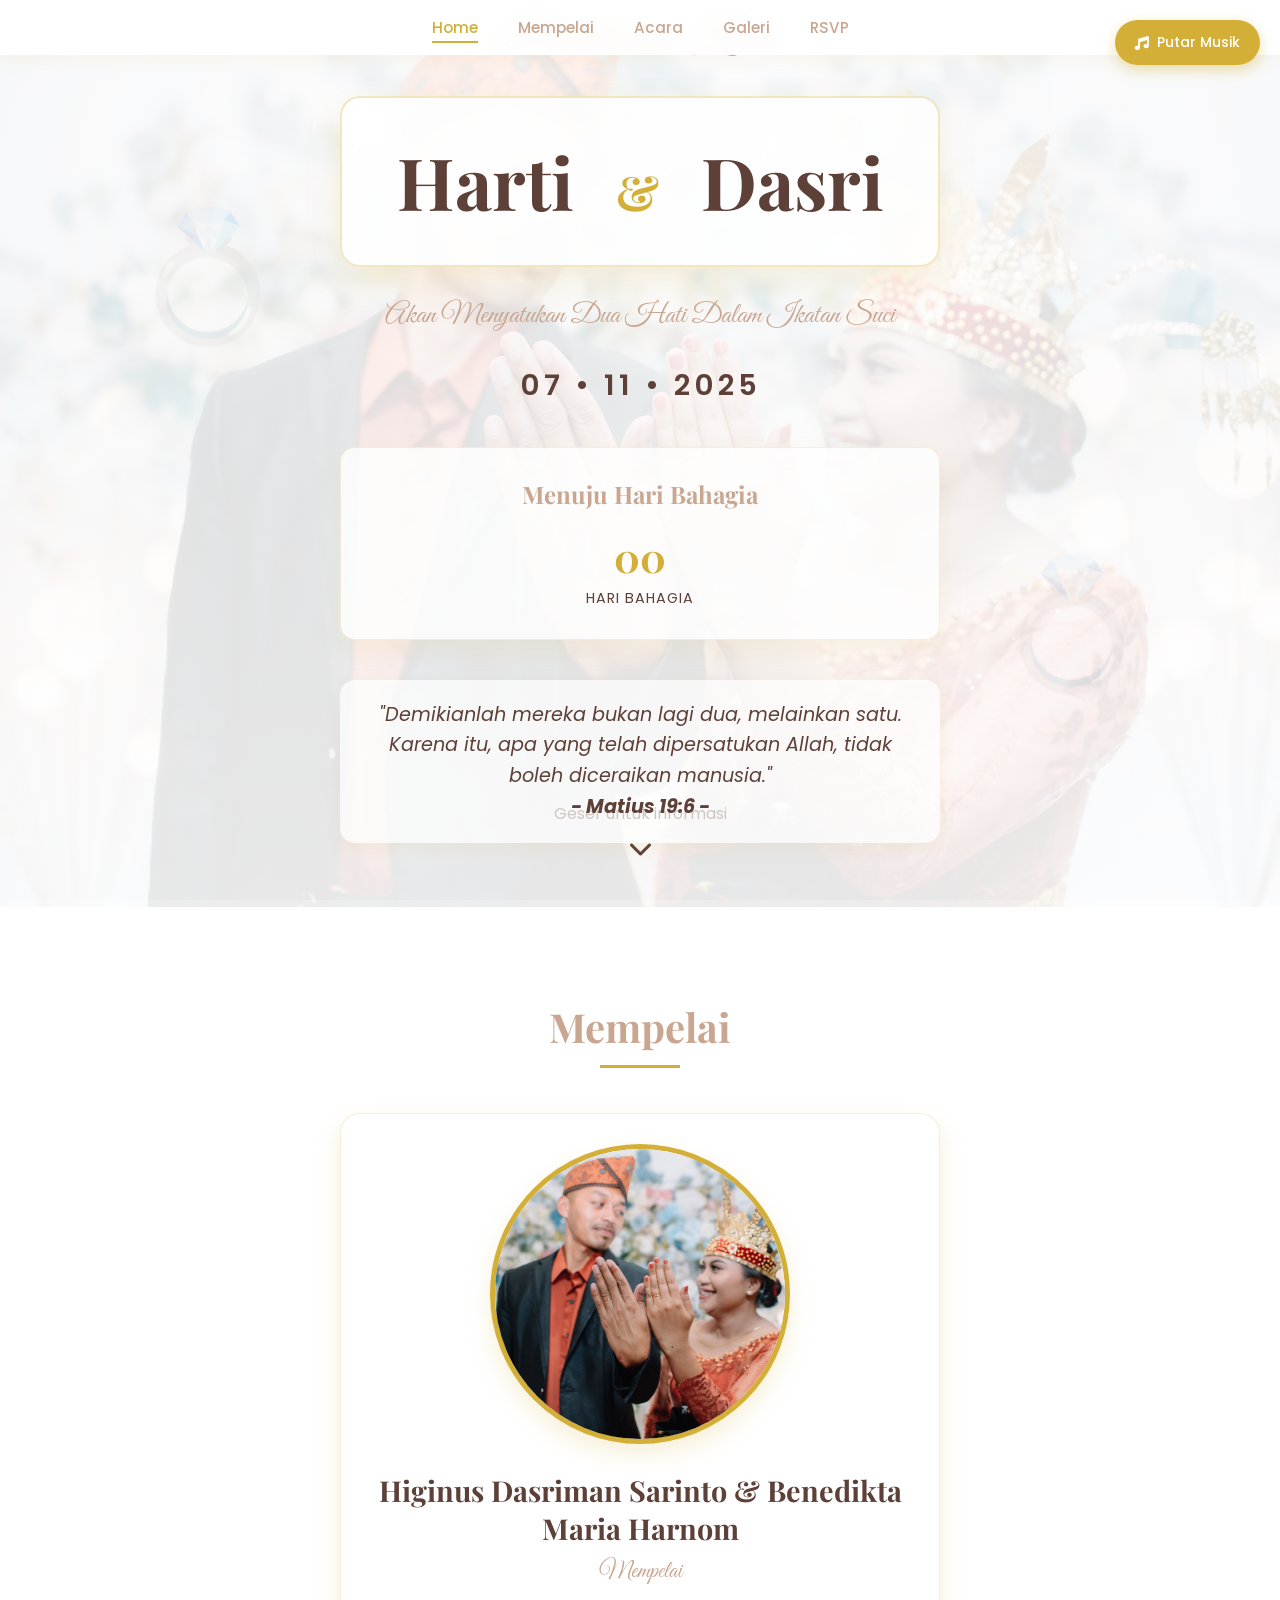
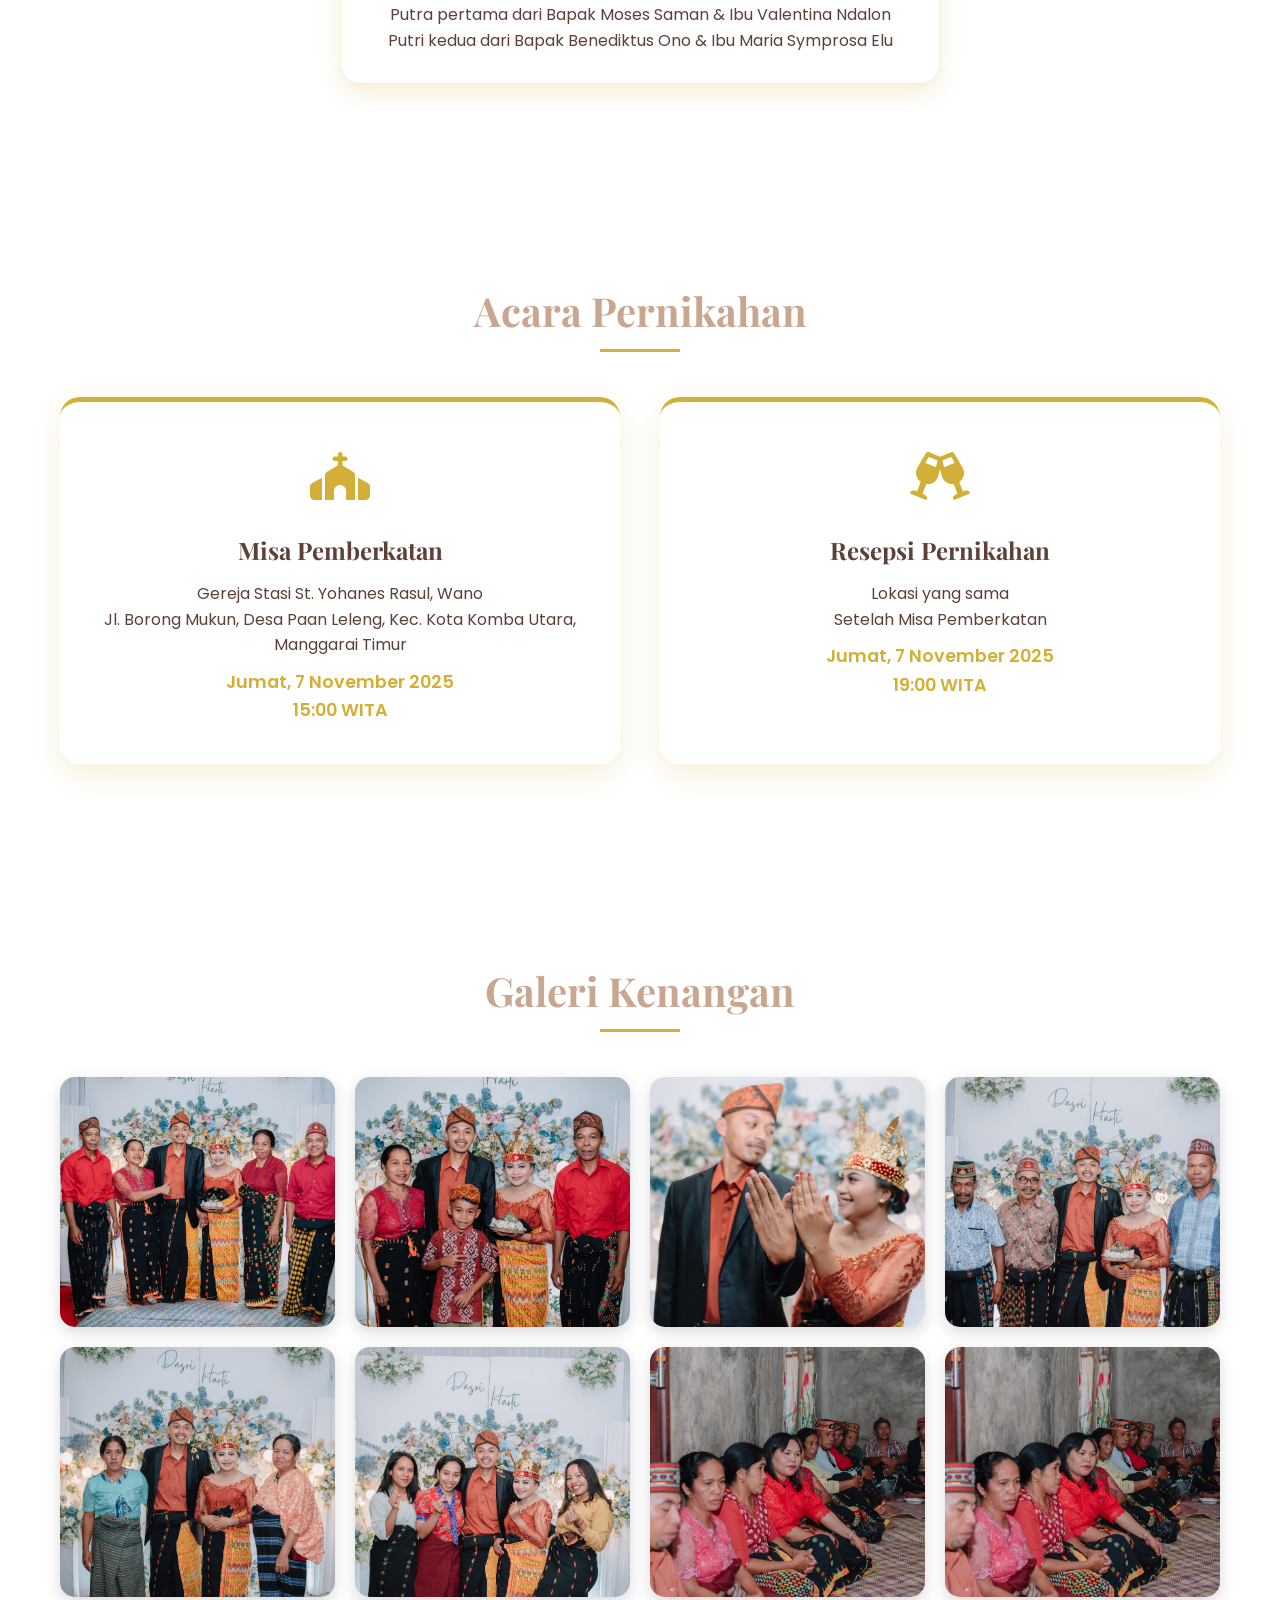
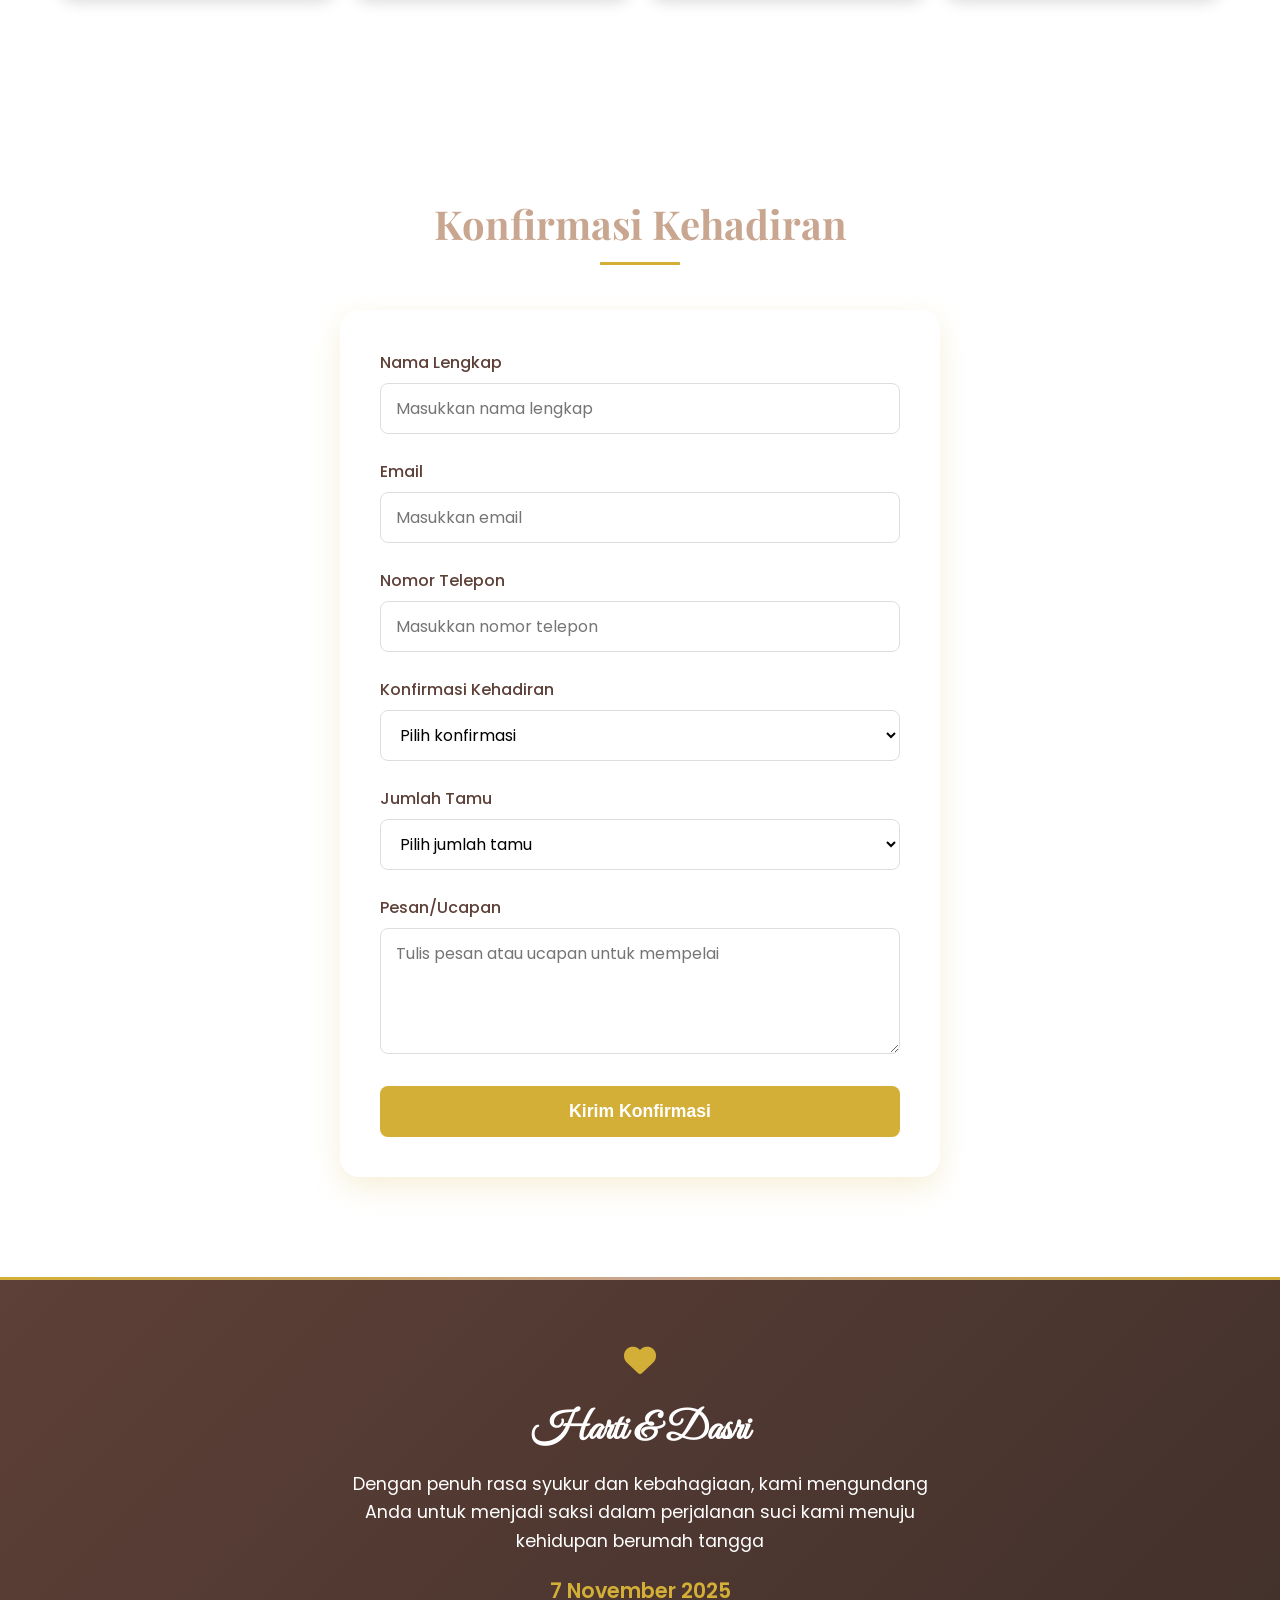
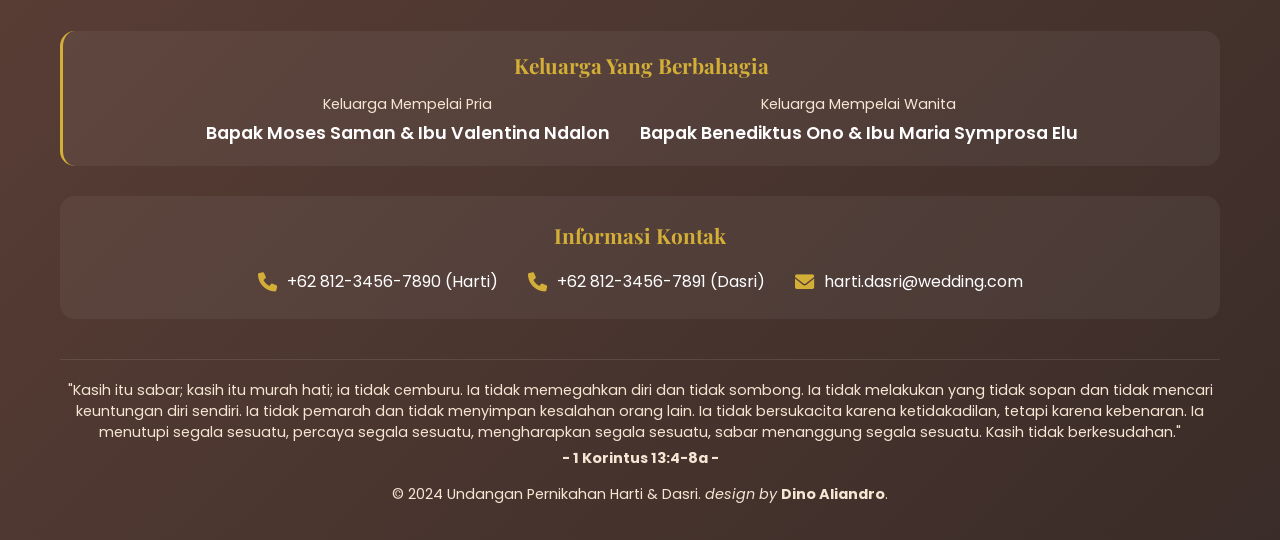
==== commit eabae155: "Update: [ditambahkan beberapa animasi,data]" ====
--- a/index.html
+++ b/index.html
@@ -276,14 +276,14 @@
         width: 100%;
       }
 
-      /* Cover Section */
+      /* Cover Section - Diperbaiki */
       .cover-section {
         height: 100vh;
         background: linear-gradient(
             rgba(255, 255, 255, 0.85),
             rgba(255, 255, 255, 0.9)
           ),
-          url("images/fotoberdua.jpg") center/cover no-repeat;
+          url("images/fotoberdua.jpg") center/cover no-repeat fixed;
         display: flex;
         align-items: center;
         justify-content: center;
@@ -498,10 +498,10 @@
       .couple-section {
         padding: 100px 0;
         background: linear-gradient(
-            rgba(255, 255, 255, 0.95),
-            rgba(255, 255, 255, 0.95)
+            rgba(255, 255, 255, 0.92),
+            rgba(255, 255, 255, 0.92)
           ),
-          url("data:image/svg+xml,%3Csvg width='100' height='100' viewBox='0 0 100 100' xmlns='http://www.w3.org/2000/svg'%3E%3Cpath d='M50 20c-5 0-10 2-13 6-3-4-8-6-13-6-8 0-15 7-15 15 0 8 7 15 15 15 5 0 10-2 13-6 3 4 8 6 13 6 8 0 15-7 15-15 0-8-7-15-15-15z' fill='%23f5e6d3' fill-opacity='0.05'/%3E%3C/svg%3E");
+          url("images/fotoberdua.jpg") center/cover no-repeat fixed;
         position: relative;
         overflow: hidden;
       }
@@ -519,6 +519,7 @@
         color: var(--primary-rose);
         margin-bottom: 60px;
         position: relative;
+        z-index: 10;
       }
 
       .section-title::after {
@@ -542,12 +543,13 @@
       .couple-card {
         text-align: center;
         max-width: 600px;
-        background: rgba(255, 255, 255, 0.8);
+        background: rgba(255, 255, 255, 0.95);
         padding: 30px;
         border-radius: 20px;
-        box-shadow: 0 10px 25px rgba(212, 175, 55, 0.1);
+        box-shadow: 0 10px 25px rgba(212, 175, 55, 0.2);
         border: 1px solid rgba(212, 175, 55, 0.2);
         position: relative;
+        z-index: 10;
       }
 
       .couple-image {
@@ -583,10 +585,10 @@
       .event-section {
         padding: 100px 0;
         background: linear-gradient(
-            rgba(255, 255, 255, 0.95),
-            rgba(255, 255, 255, 0.95)
+            rgba(255, 255, 255, 0.92),
+            rgba(255, 255, 255, 0.92)
           ),
-          url("data:image/svg+xml,%3Csvg width='120' height='120' viewBox='0 0 120 120' xmlns='http://www.w3.org/2000/svg'%3E%3Cpath d='M60 30c-6 0-12 2-16 7-4-5-10-7-16-7-10 0-18 8-18 18 0 10 8 18 18 18 6 0 12-2 16-7 4 5 10 7 16 7 10 0 18-8 18-18 0-10-8-18-18-18z' fill='%23f5e6d3' fill-opacity='0.05'/%3E%3C/svg%3E");
+          url("images/fotoberdua.jpg") center/cover no-repeat fixed;
         position: relative;
         overflow: hidden;
       }
@@ -599,15 +601,16 @@
       }
 
       .event-card {
-        background: var(--primary-white);
+        background: rgba(255, 255, 255, 0.95);
         padding: 40px 30px;
         border-radius: 20px;
         text-align: center;
-        box-shadow: 0 10px 30px rgba(212, 175, 55, 0.1);
+        box-shadow: 0 10px 30px rgba(212, 175, 55, 0.2);
         transition: all 0.3s ease;
         border-top: 5px solid var(--primary-gold);
         position: relative;
         overflow: hidden;
+        z-index: 10;
       }
 
       .event-card::before {
@@ -664,10 +667,10 @@
       .gallery-section {
         padding: 100px 0;
         background: linear-gradient(
-            rgba(255, 255, 255, 0.95),
-            rgba(255, 255, 255, 0.95)
+            rgba(255, 255, 255, 0.92),
+            rgba(255, 255, 255, 0.92)
           ),
-          url("data:image/svg+xml,%3Csvg width='100' height='100' viewBox='0 0 100 100' xmlns='http://www.w3.org/2000/svg'%3E%3Cpath d='M50 20c-5 0-10 2-13 6-3-4-8-6-13-6-8 0-15 7-15 15 0 8 7 15 15 15 5 0 10-2 13-6 3 4 8 6 13 6 8 0 15-7 15-15 0-8-7-15-15-15z' fill='%23f5e6d3' fill-opacity='0.05'/%3E%3C/svg%3E");
+          url("images/fotoberdua.jpg") center/cover no-repeat fixed;
         position: relative;
         overflow: hidden;
       }
@@ -684,9 +687,10 @@
         overflow: hidden;
         position: relative;
         height: 250px;
-        box-shadow: 0 5px 15px rgba(0, 0, 0, 0.1);
+        box-shadow: 0 5px 15px rgba(0, 0, 0, 0.15);
         transition: transform 0.3s ease;
         background: var(--primary-white);
+        z-index: 10;
       }
 
       .gallery-item:hover {
@@ -708,10 +712,10 @@
       .rsvp-section {
         padding: 100px 0;
         background: linear-gradient(
-            rgba(255, 255, 255, 0.95),
-            rgba(255, 255, 255, 0.95)
+            rgba(255, 255, 255, 0.92),
+            rgba(255, 255, 255, 0.92)
           ),
-          url("data:image/svg+xml,%3Csvg width='120' height='120' viewBox='0 0 120 120' xmlns='http://www.w3.org/2000/svg'%3E%3Cpath d='M60 30c-6 0-12 2-16 7-4-5-10-7-16-7-10 0-18 8-18 18 0 10 8 18 18 18 6 0 12-2 16-7 4 5 10 7 16 7 10 0 18-8 18-18 0-10-8-18-18-18z' fill='%23f5e6d3' fill-opacity='0.05'/%3E%3C/svg%3E");
+          url("images/fotoberdua.jpg") center/cover no-repeat fixed;
         position: relative;
         overflow: hidden;
       }
@@ -719,12 +723,13 @@
       .rsvp-form {
         max-width: 600px;
         margin: 50px auto 0;
-        background: var(--primary-white);
+        background: rgba(255, 255, 255, 0.95);
         padding: 40px;
         border-radius: 20px;
-        box-shadow: 0 10px 30px rgba(212, 175, 55, 0.1);
+        box-shadow: 0 10px 30px rgba(212, 175, 55, 0.2);
         position: relative;
         overflow: hidden;
+        z-index: 10;
       }
 
       .rsvp-form::before {
@@ -1192,7 +1197,6 @@
         <span id="musicText">Putar Musik</span>
       </button>
       <audio id="weddingMusic" loop>
-        <!-- Ganti dengan URL musik Anda -->
         <source src="music/laguorigin.webm" type="audio/mpeg" />
         Browser Anda tidak mendukung elemen audio.
       </audio>
@@ -1376,28 +1380,28 @@
           <div class="gallery-item">
             <img
               src="images/mama.jpg"
-              alt="Pre-wedding 4"
+              alt="Pre-wedding 5"
               class="gallery-image"
             />
           </div>
           <div class="gallery-item">
             <img
               src="images/teman.jpg"
-              alt="Pre-wedding 4"
+              alt="Pre-wedding 6"
               class="gallery-image"
             />
           </div>
           <div class="gallery-item">
             <img
               src="images/mese.jpg"
-              alt="Pre-wedding 4"
+              alt="Pre-wedding 7"
               class="gallery-image"
             />
           </div>
           <div class="gallery-item">
             <img
               src="images/mese.jpg"
-              alt="Pre-wedding 4"
+              alt="Pre-wedding 8"
               class="gallery-image"
             />
           </div>
@@ -1410,7 +1414,6 @@
       <div class="section-container">
         <h2 class="section-title">Konfirmasi Kehadiran</h2>
 
-        <!-- Ganti "xjklmnop" dengan Form ID yang Anda dapatkan dari Formspree -->
         <form
           action="https://formspree.io/f/xanldqyv"
           method="POST"
@@ -1419,7 +1422,7 @@
           <input
             type="hidden"
             name="_subject"
-            value="Konfirmasi Kehadiran Pernikahan Kating & Ndi"
+            value="Konfirmasi Kehadiran Pernikahan Harti & Dasri"
           />
 
           <div class="form-group">
@@ -1563,7 +1566,7 @@
             sesuatu, percaya segala sesuatu, mengharapkan segala sesuatu, sabar
             menanggung segala sesuatu. Kasih tidak berkesudahan."
           </p>
-          <p><strong>- .1 Korintus 13:4-8a-</strong></p>
+          <p><strong>- 1 Korintus 13:4-8a -</strong></p>
           <p style="margin-top: 15px">
             © 2024 Undangan Pernikahan Harti & Dasri. <i>design by</i>
             <b>Dino Aliandro</b>.
@@ -1583,7 +1586,7 @@
         "click",
         function initAudio() {
           if (weddingMusic.paused) {
-            weddingMusic.volume = 0.5; // Set volume to 50%
+            weddingMusic.volume = 0.5;
             weddingMusic
               .play()
               .then(() => {
@@ -1666,11 +1669,7 @@
       document
         .querySelector(".rsvp-form")
         .addEventListener("submit", function (e) {
-          e.preventDefault();
-          alert(
-            "Terima kasih! Konfirmasi kehadiran Anda telah berhasil dikirim."
-          );
-          this.reset();
+          // Form akan dihandle oleh Formspree
         });
 
       // Countdown Timer
@@ -1708,7 +1707,7 @@
 
       // Update countdown every second
       const countdownTimer = setInterval(updateCountdown, 1000);
-      updateCountdown(); // Initial call
+      updateCountdown();
     </script>
   </body>
 </html>
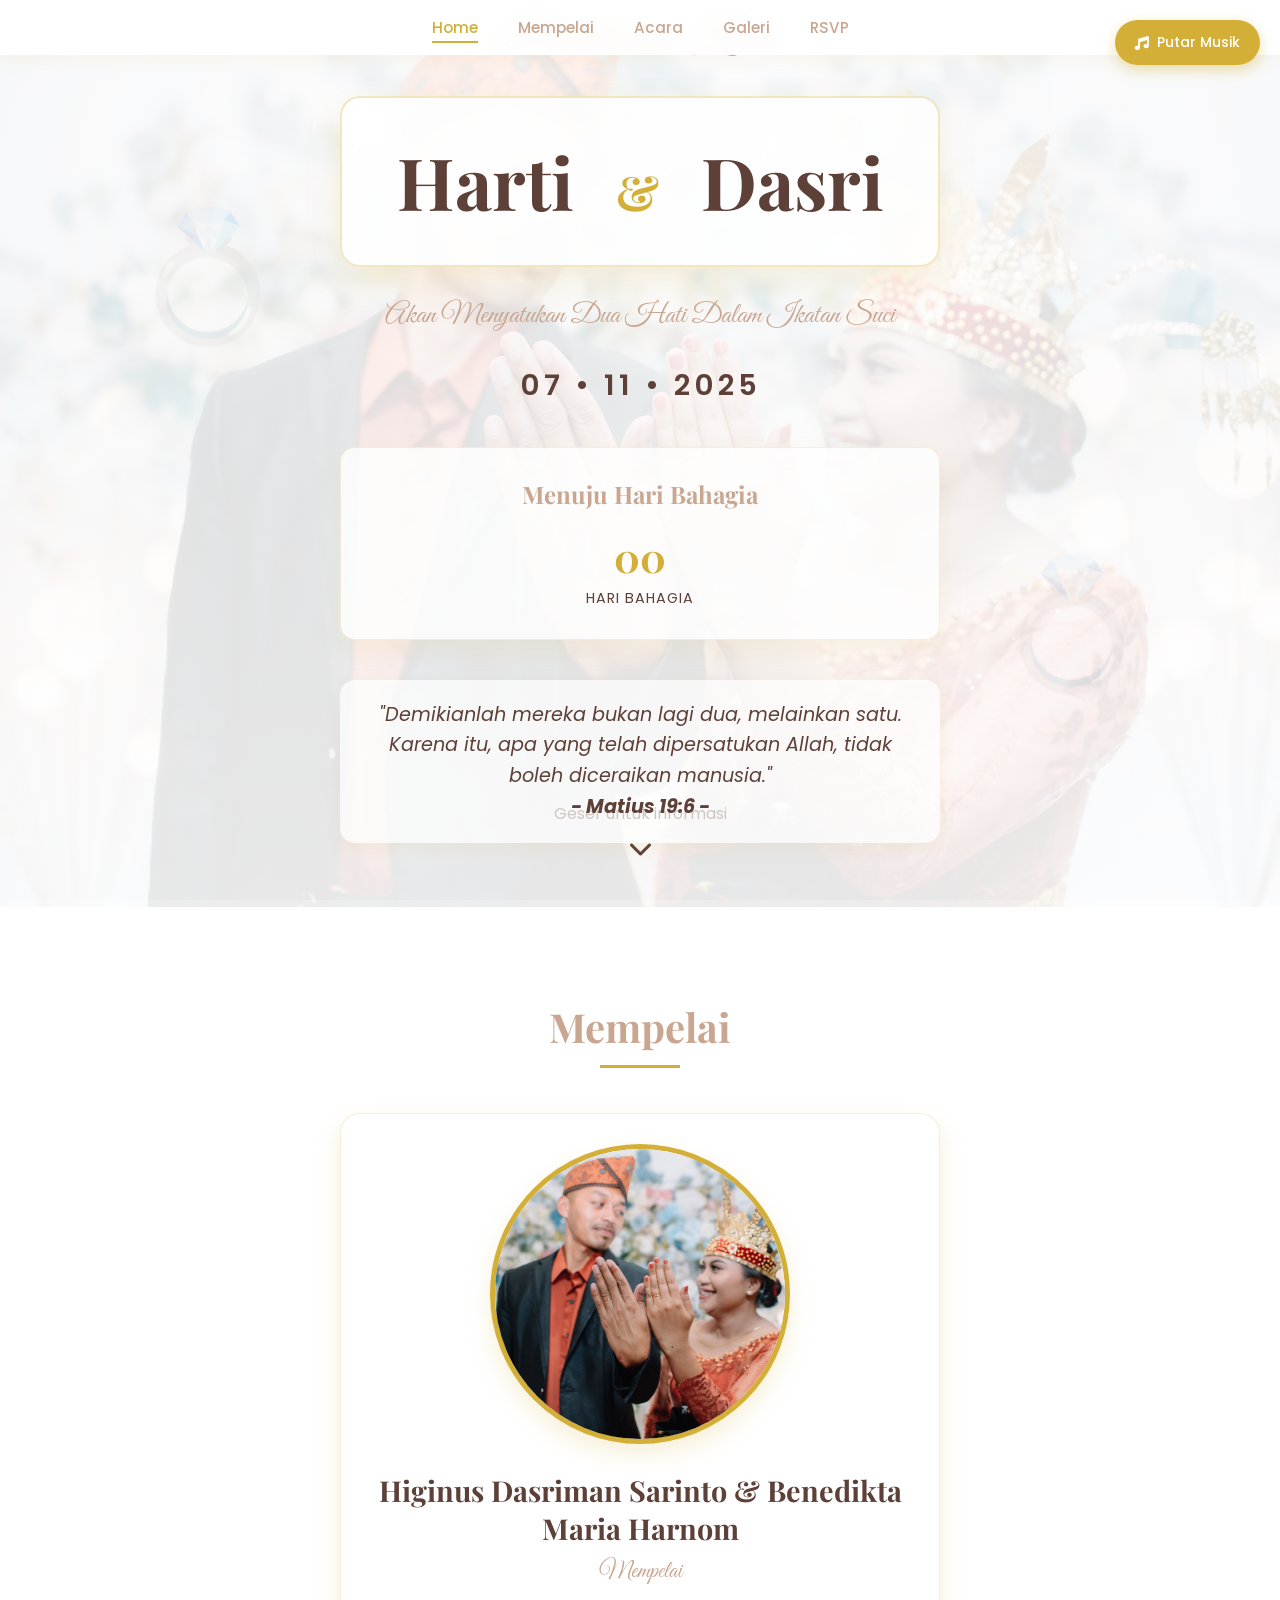
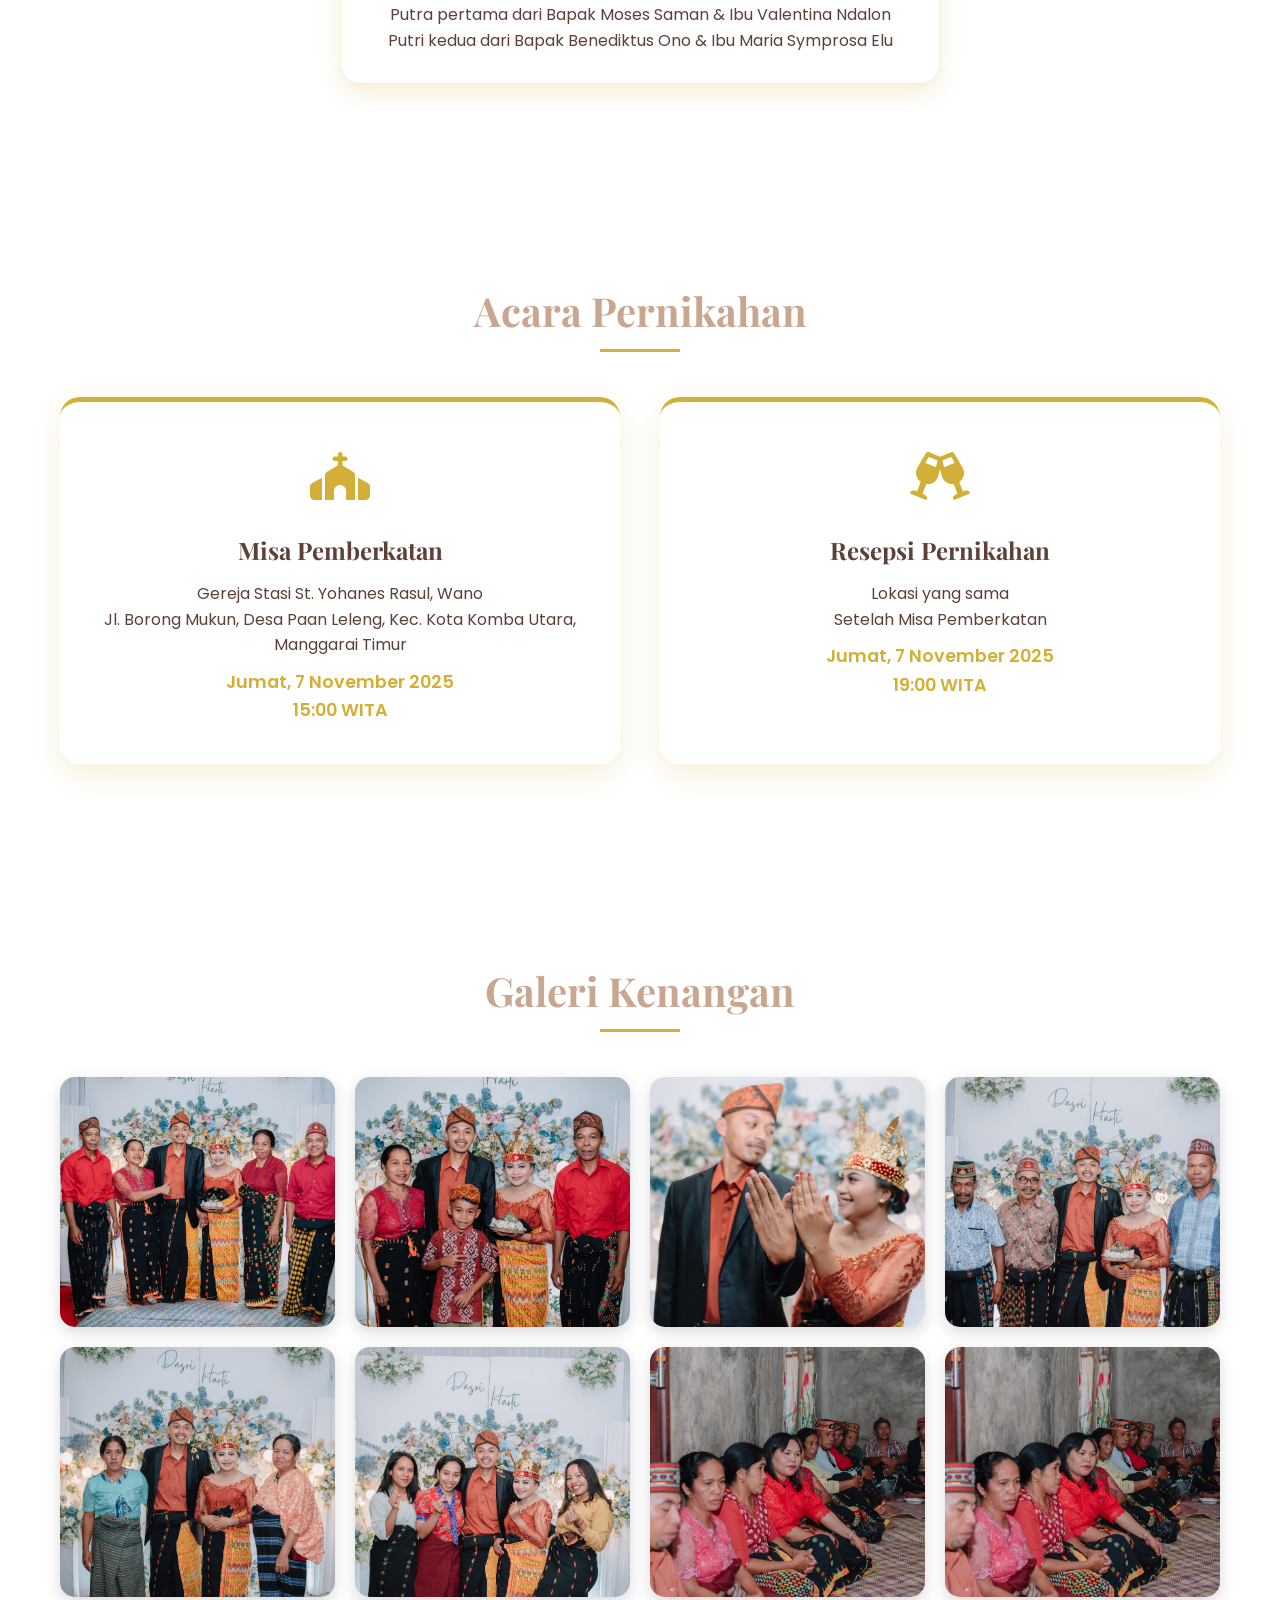
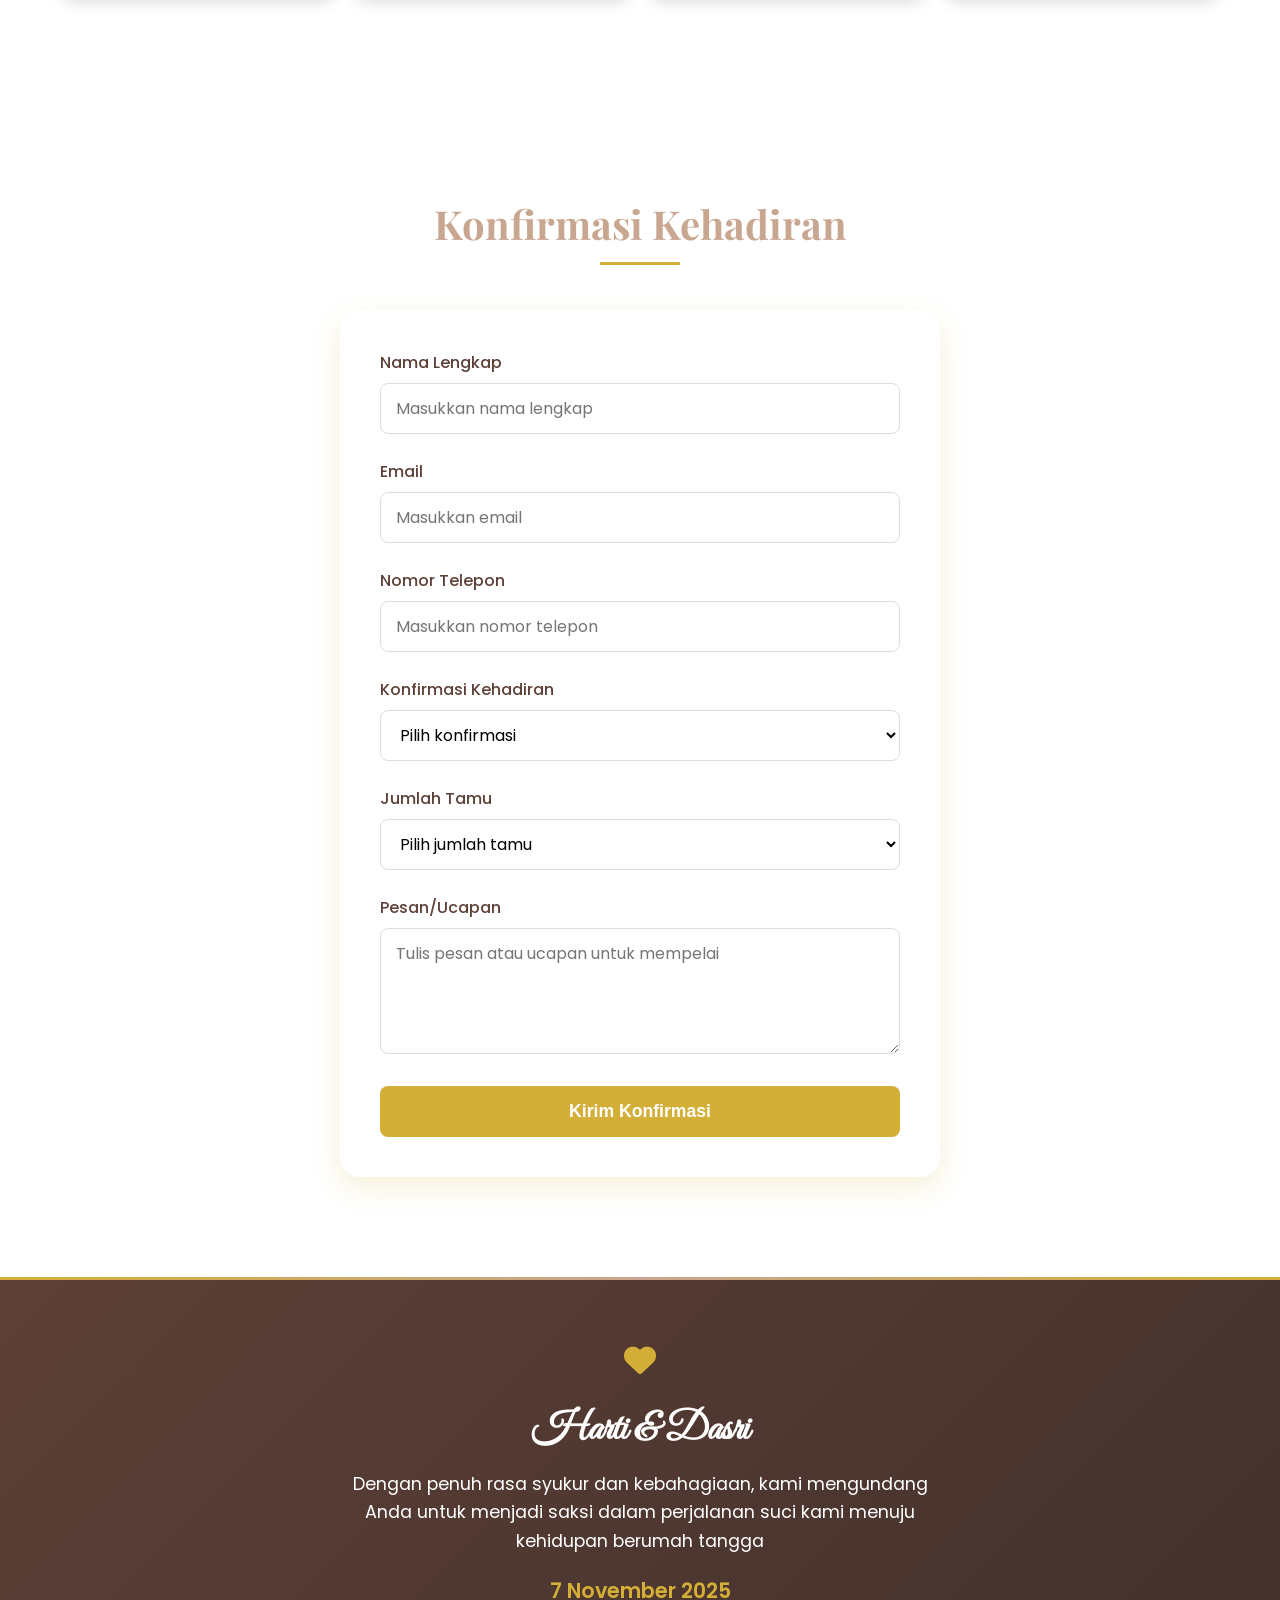
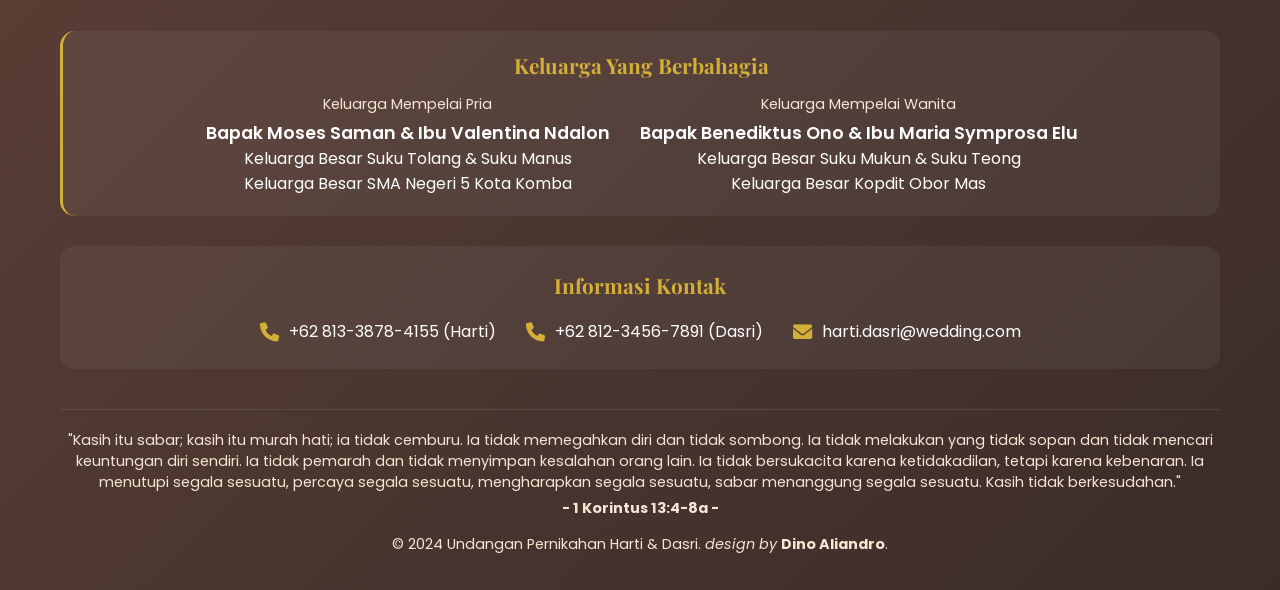
==== commit 6e827330: "Update: [ditambahkan beberapa animasi,data]" ====
--- a/index.html
+++ b/index.html
@@ -1526,13 +1526,17 @@
             <div class="family-group">
               <p class="family-role">Keluarga Mempelai Pria</p>
               <p class="family-name">
-                Bapak Moses Saman & Ibu Valentina Ndalon
+                Bapak Moses Saman & Ibu Valentina Ndalon 
+                <p>Keluarga Besar Suku Tolang & Suku Manus</p>
+                <p> Keluarga Besar SMA Negeri 5 Kota Komba</p>
               </p>
             </div>
             <div class="family-group">
               <p class="family-role">Keluarga Mempelai Wanita</p>
               <p class="family-name">
-                Bapak Benediktus Ono & Ibu Maria Symprosa Elu
+                Bapak Benediktus Ono & Ibu Maria Symprosa Elu 
+                <p>Keluarga Besar Suku Mukun & Suku Teong </p>
+                <p> Keluarga Besar Kopdit Obor Mas</p>
               </p>
             </div>
           </div>
@@ -1543,7 +1547,7 @@
           <div class="contact-info">
             <div class="contact-item">
               <i class="fas fa-phone"></i>
-              <span>+62 812-3456-7890 (Harti)</span>
+              <span>+62 813-3878-4155 (Harti)</span>
             </div>
             <div class="contact-item">
               <i class="fas fa-phone"></i>
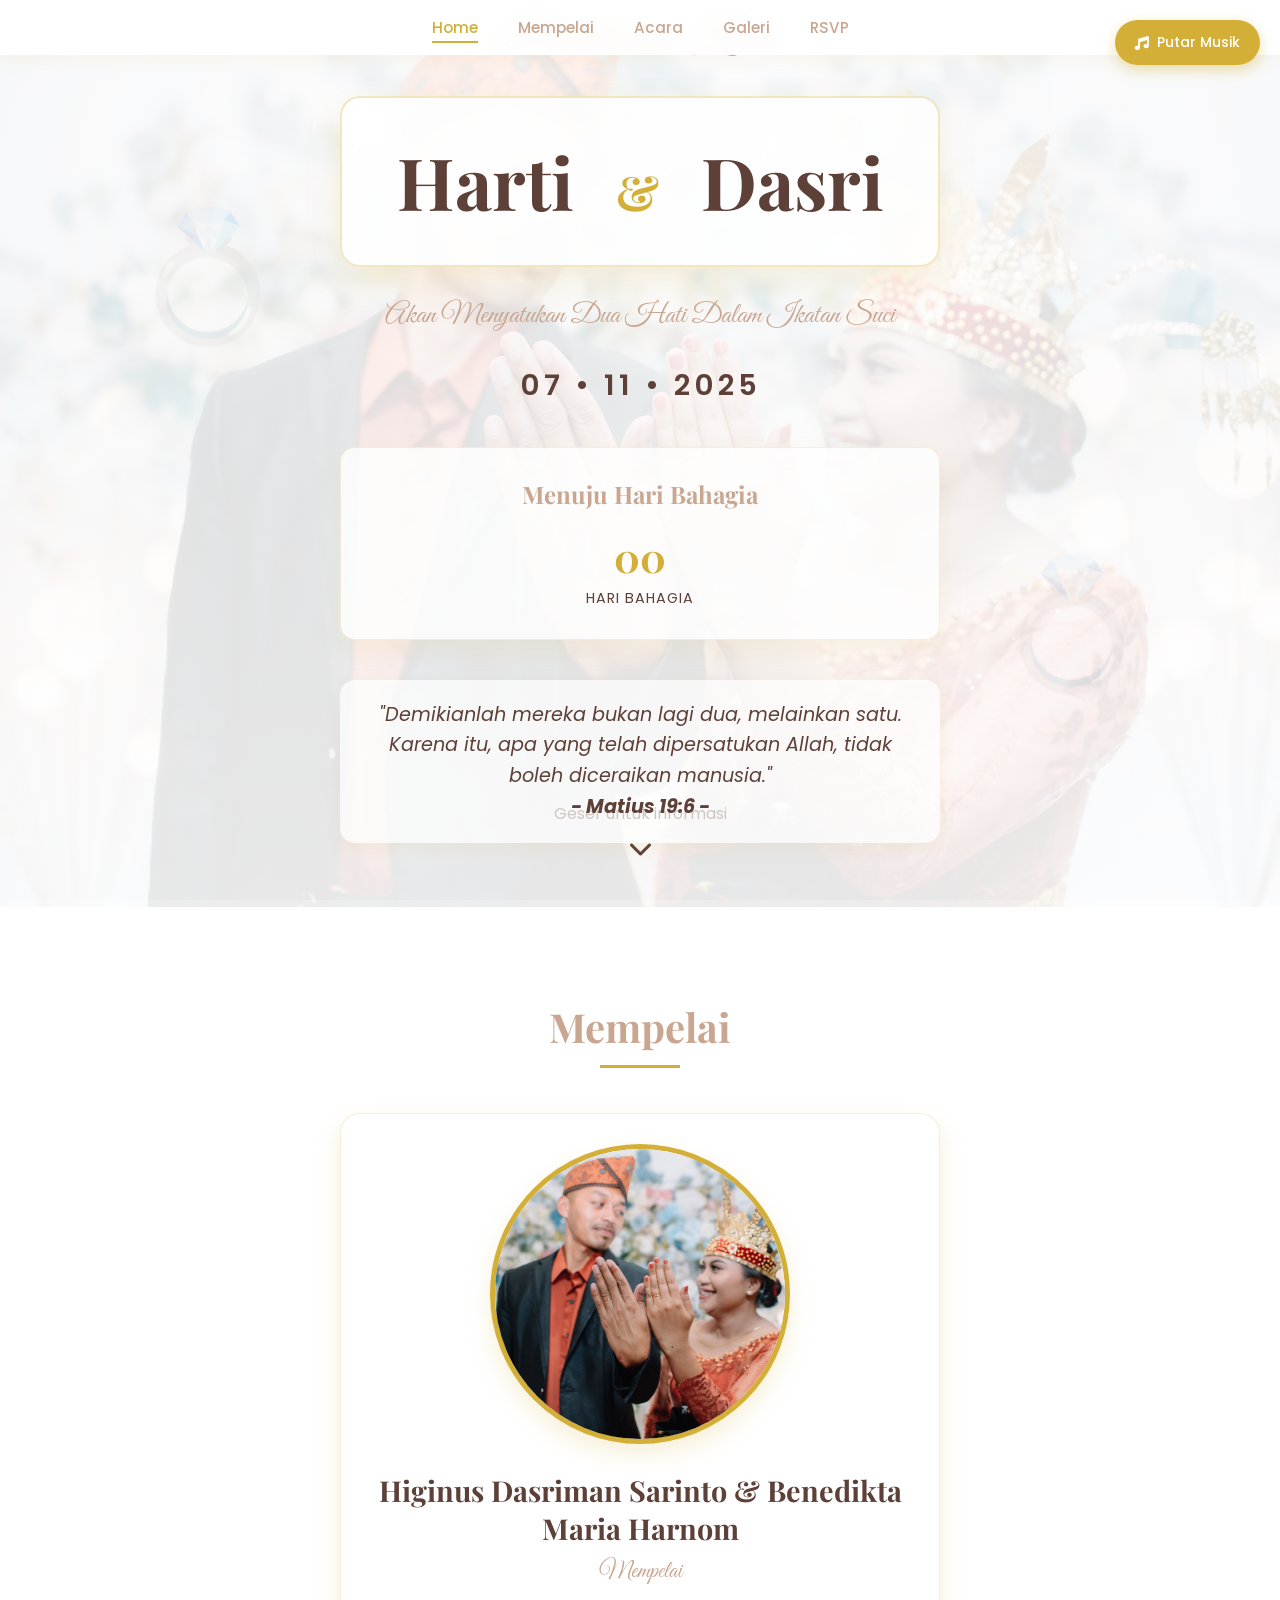
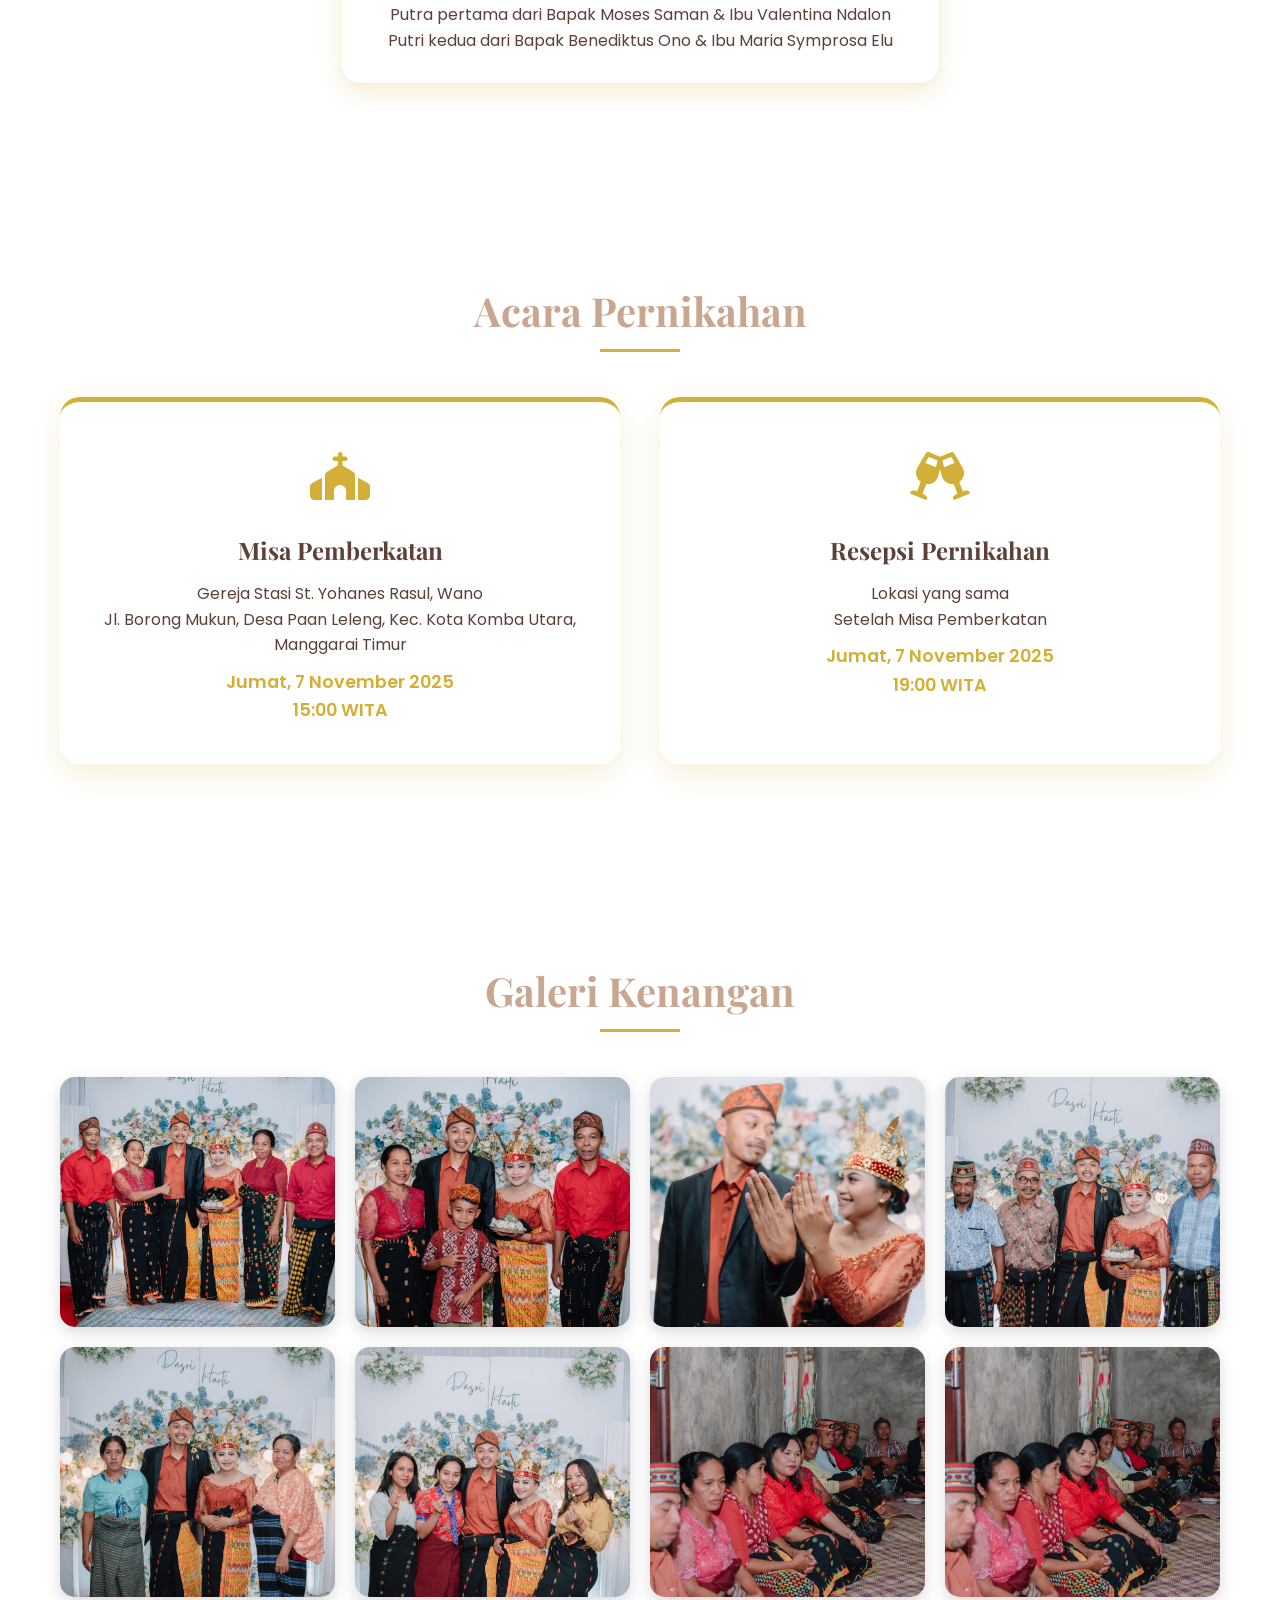
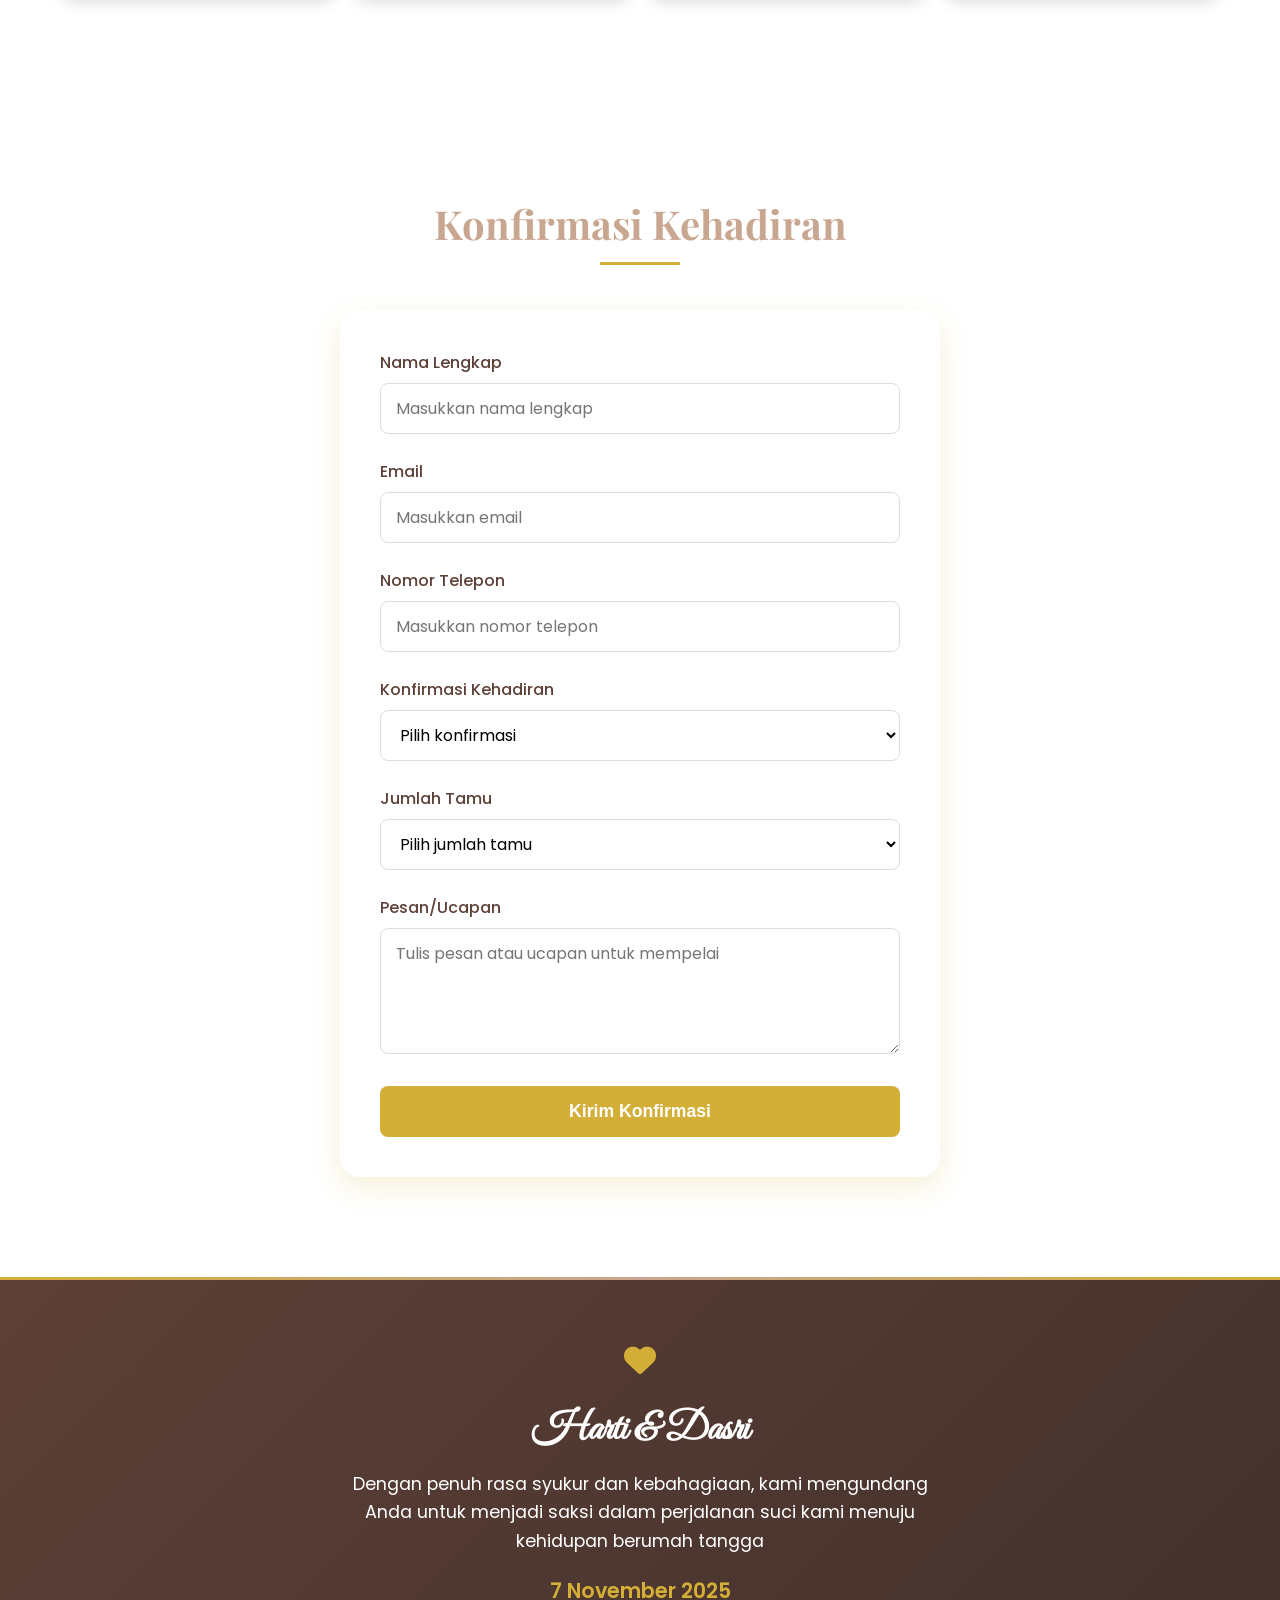
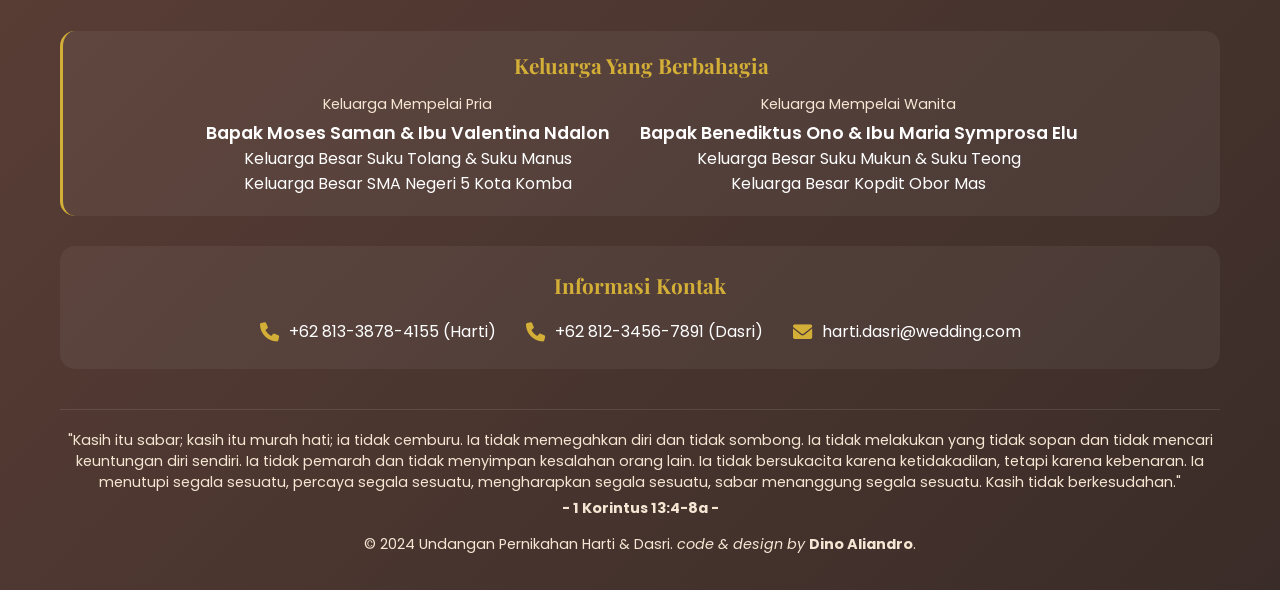
==== commit 5b8e6a61: "Update: [ditambahkan beberapa animasi,data]" ====
--- a/index.html
+++ b/index.html
@@ -1572,7 +1572,7 @@
           </p>
           <p><strong>- 1 Korintus 13:4-8a -</strong></p>
           <p style="margin-top: 15px">
-            © 2024 Undangan Pernikahan Harti & Dasri. <i>design by</i>
+            © 2024 Undangan Pernikahan Harti & Dasri. <i>code & design by</i>
             <b>Dino Aliandro</b>.
           </p>
         </div>
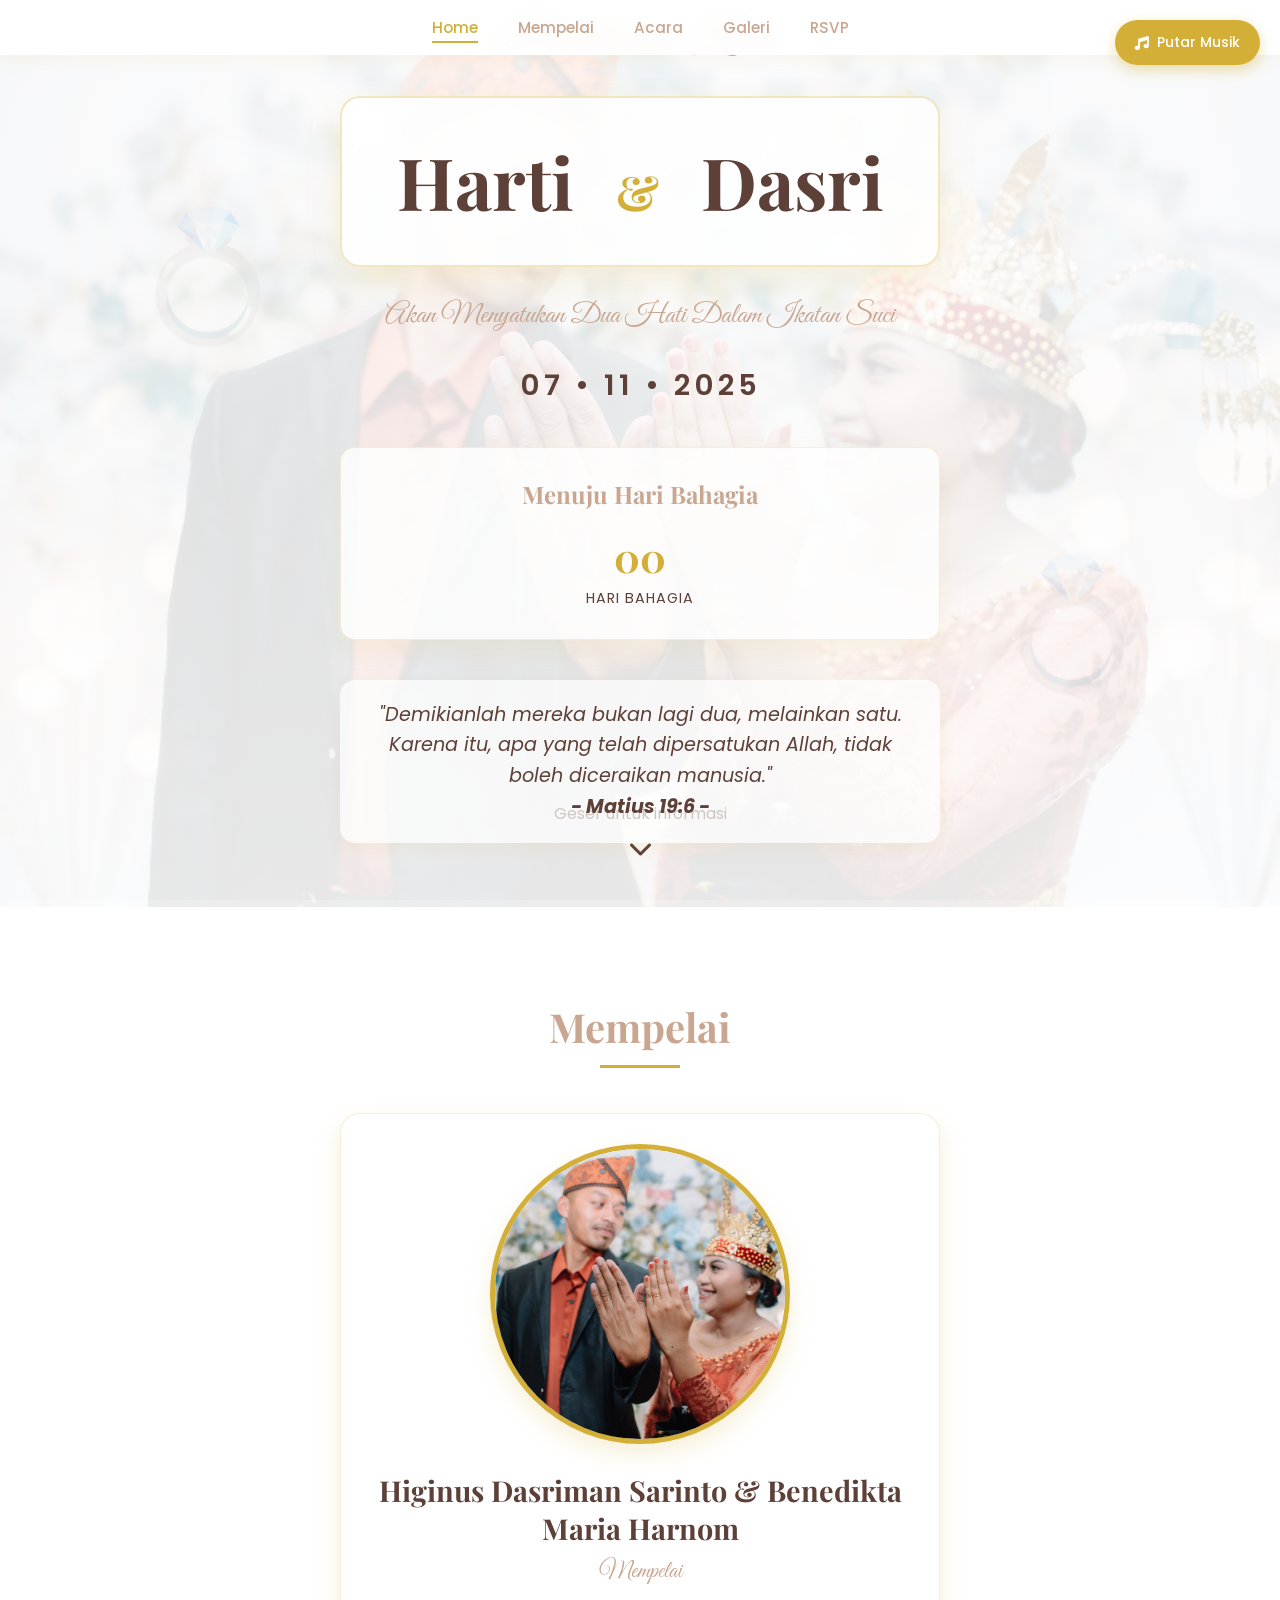
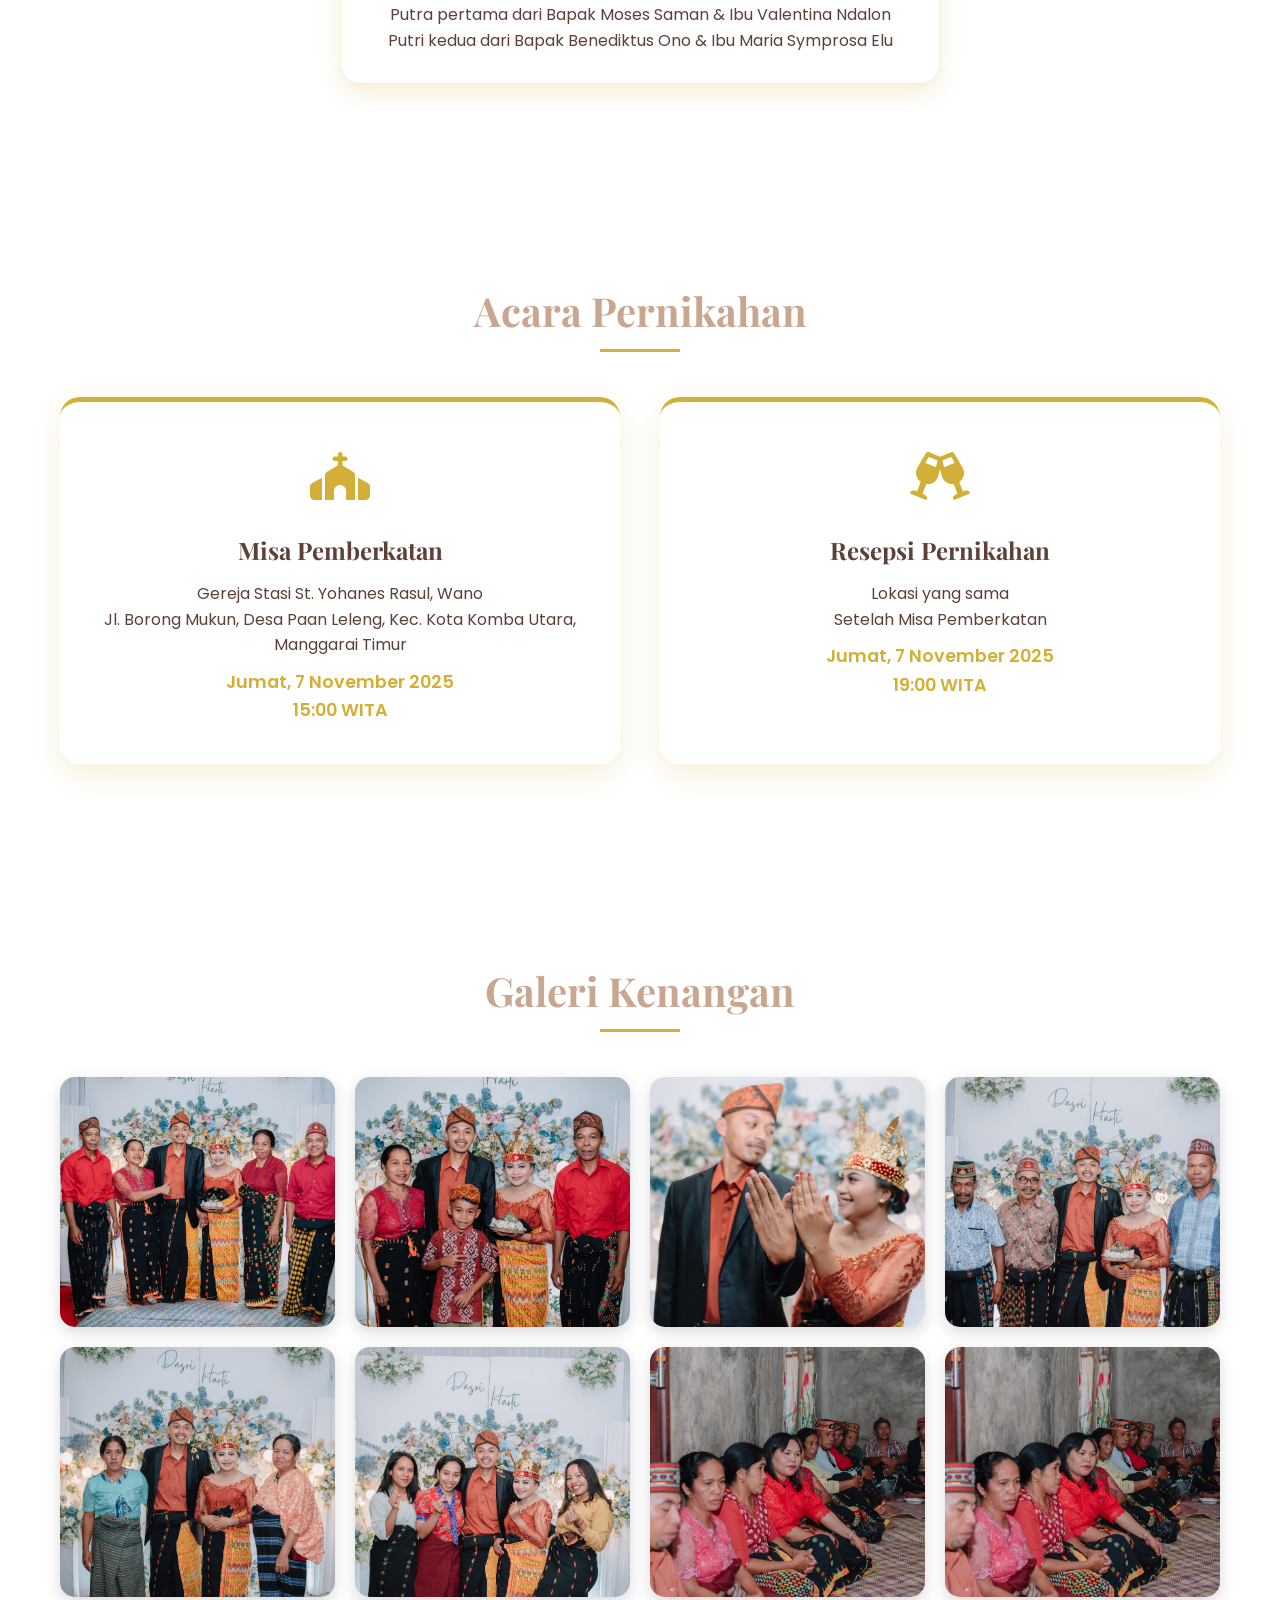
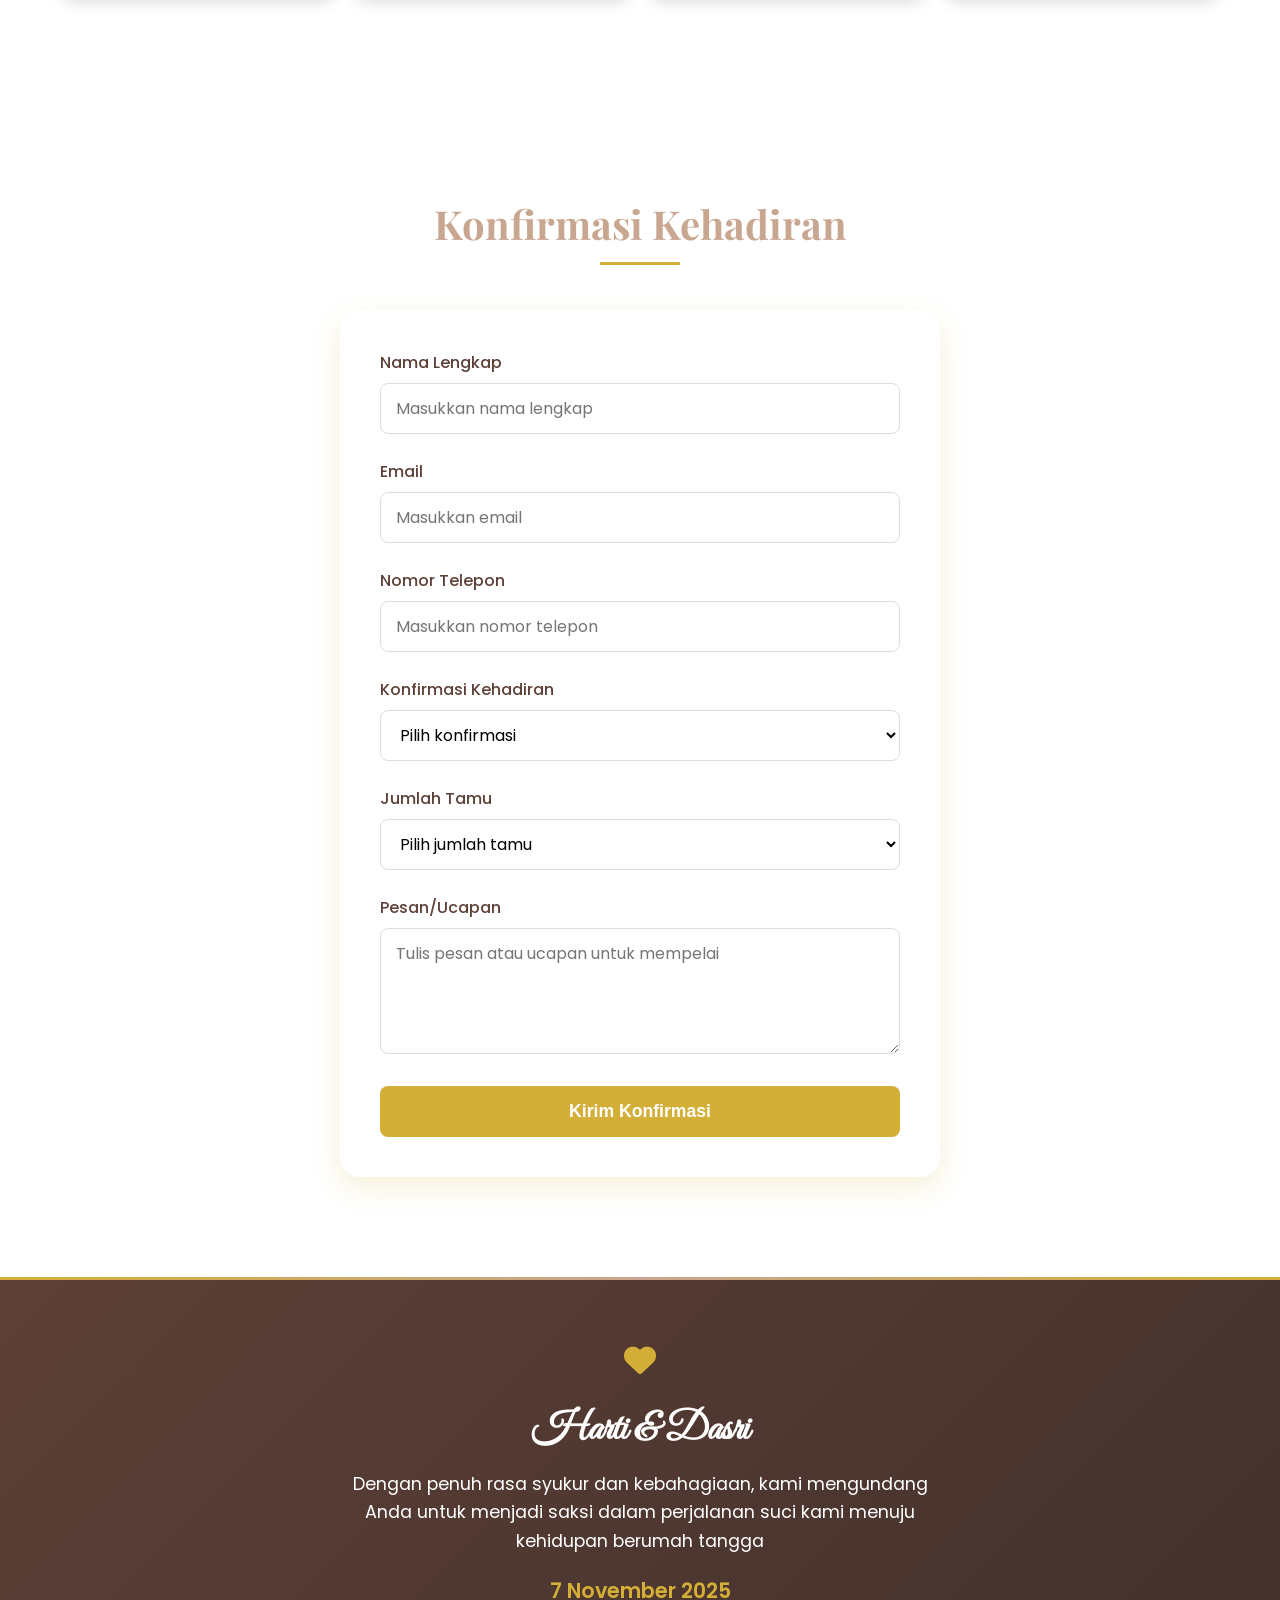
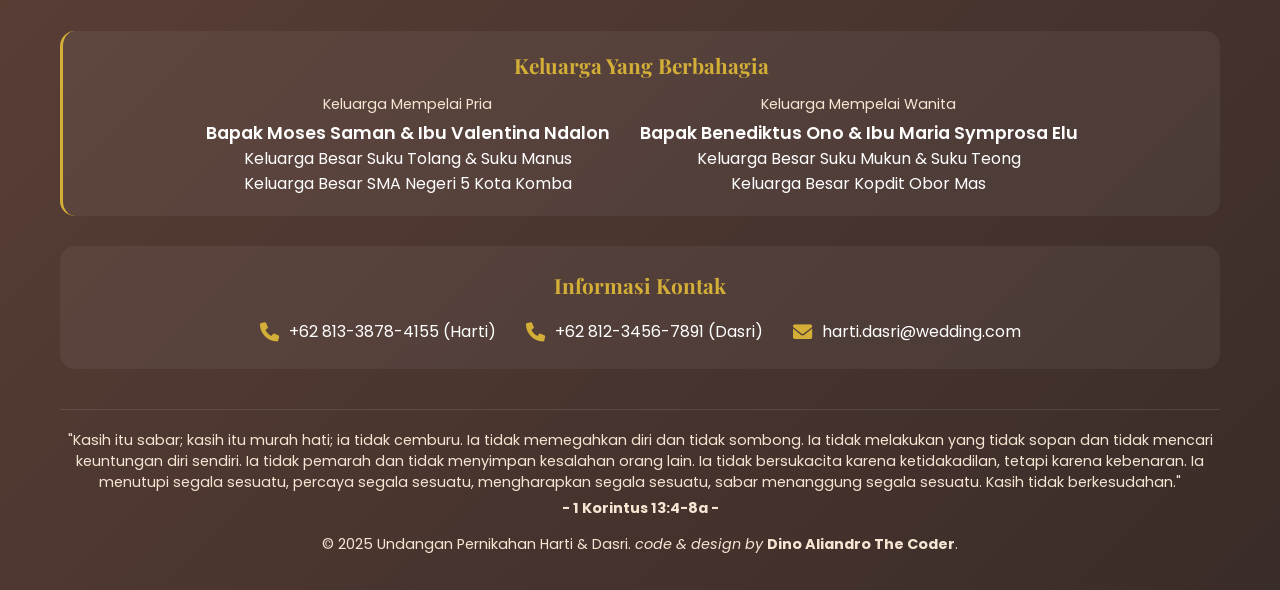
==== commit 5e637ab4: "Update: [ditambahkan beberapa animasi,data]" ====
--- a/index.html
+++ b/index.html
@@ -1572,8 +1572,8 @@
           </p>
           <p><strong>- 1 Korintus 13:4-8a -</strong></p>
           <p style="margin-top: 15px">
-            © 2024 Undangan Pernikahan Harti & Dasri. <i>code & design by</i>
-            <b>Dino Aliandro</b>.
+            © 2025 Undangan Pernikahan Harti & Dasri. <i>code & design by</i>
+            <b>Dino Aliandro The Coder</b>.
           </p>
         </div>
       </div>
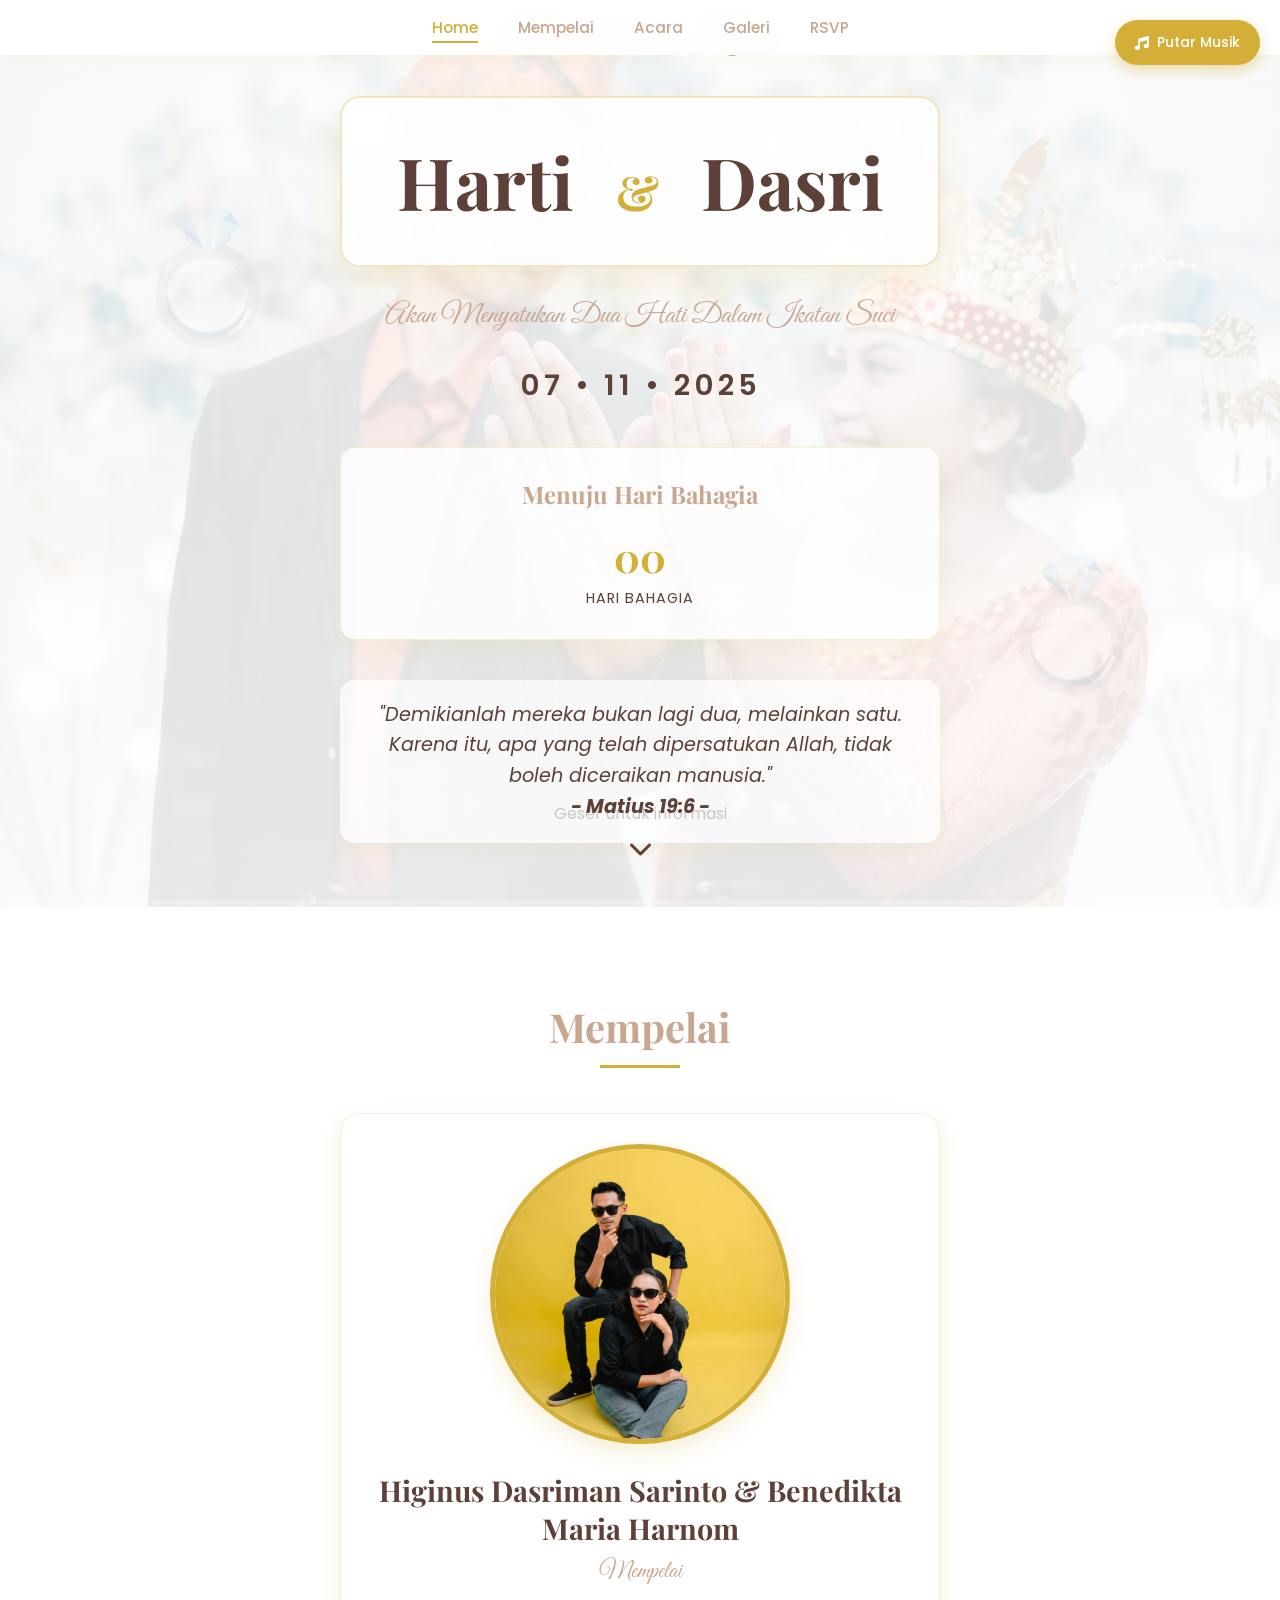
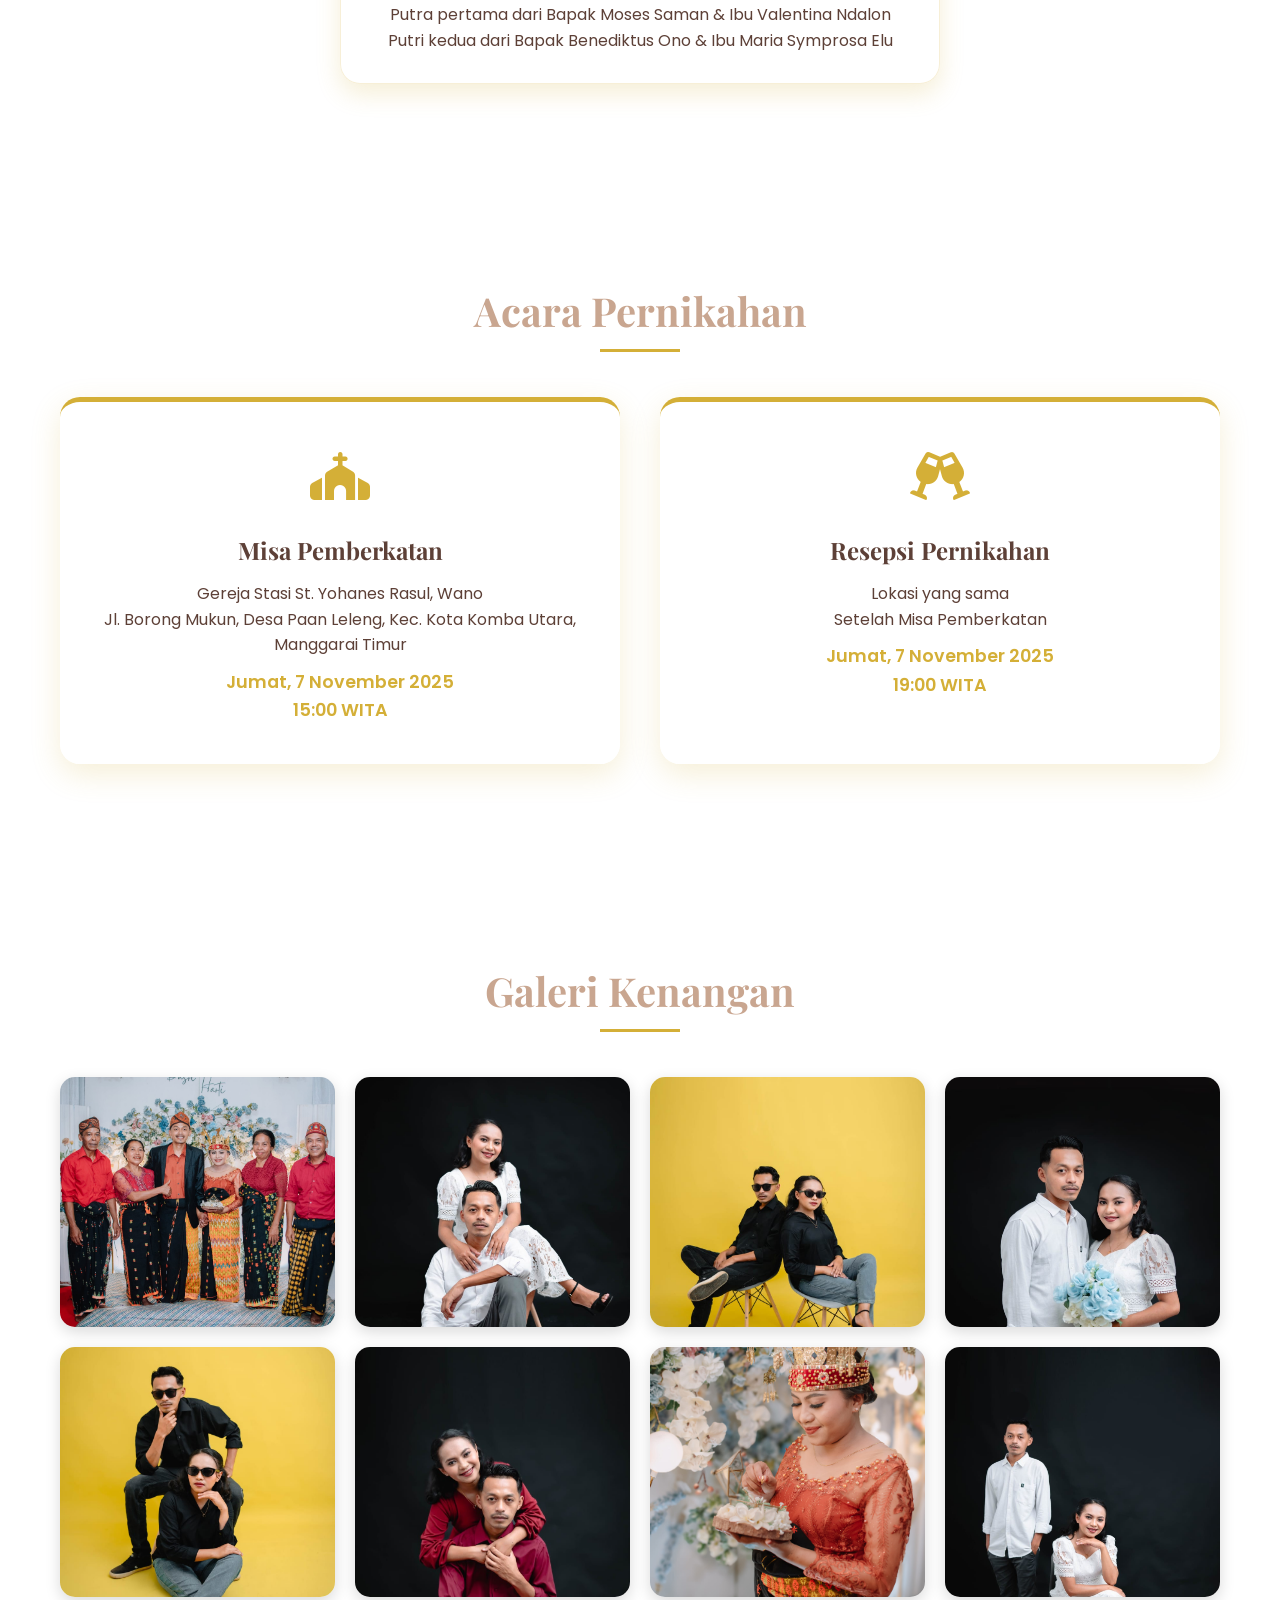
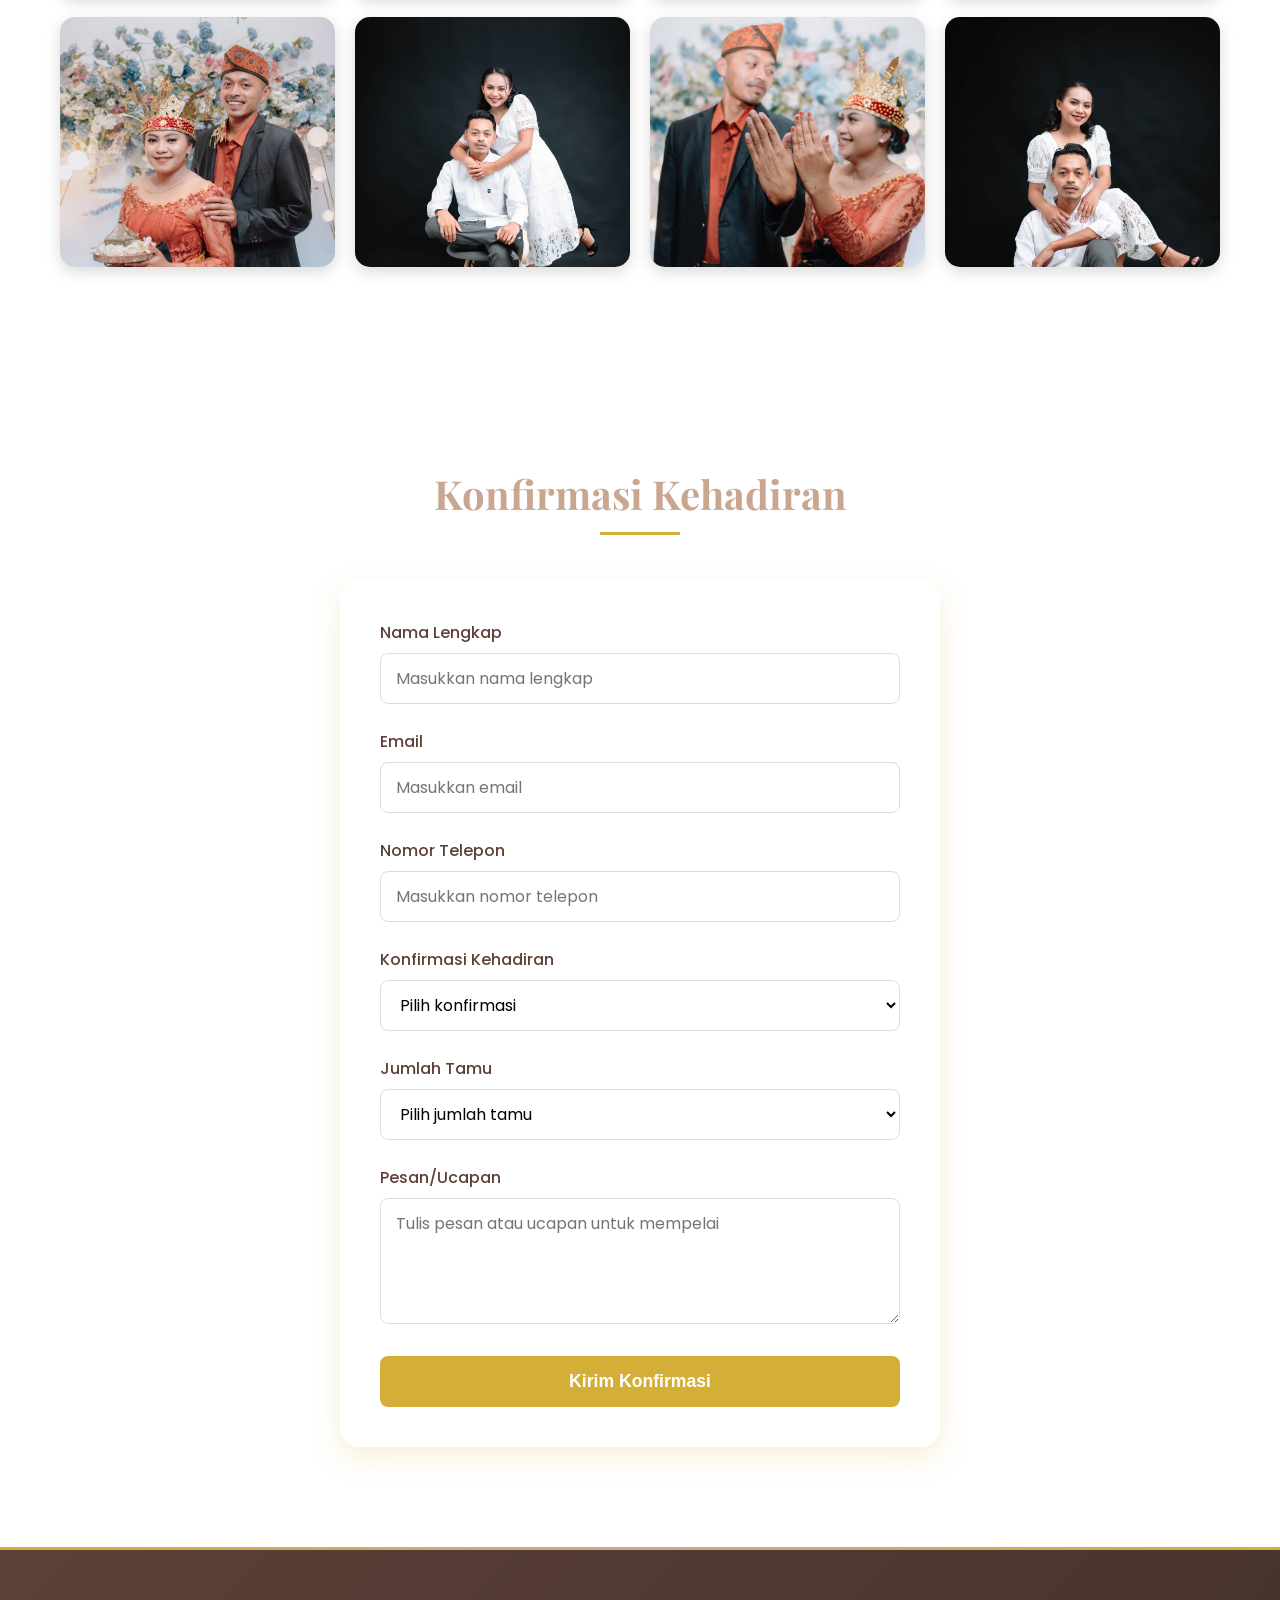
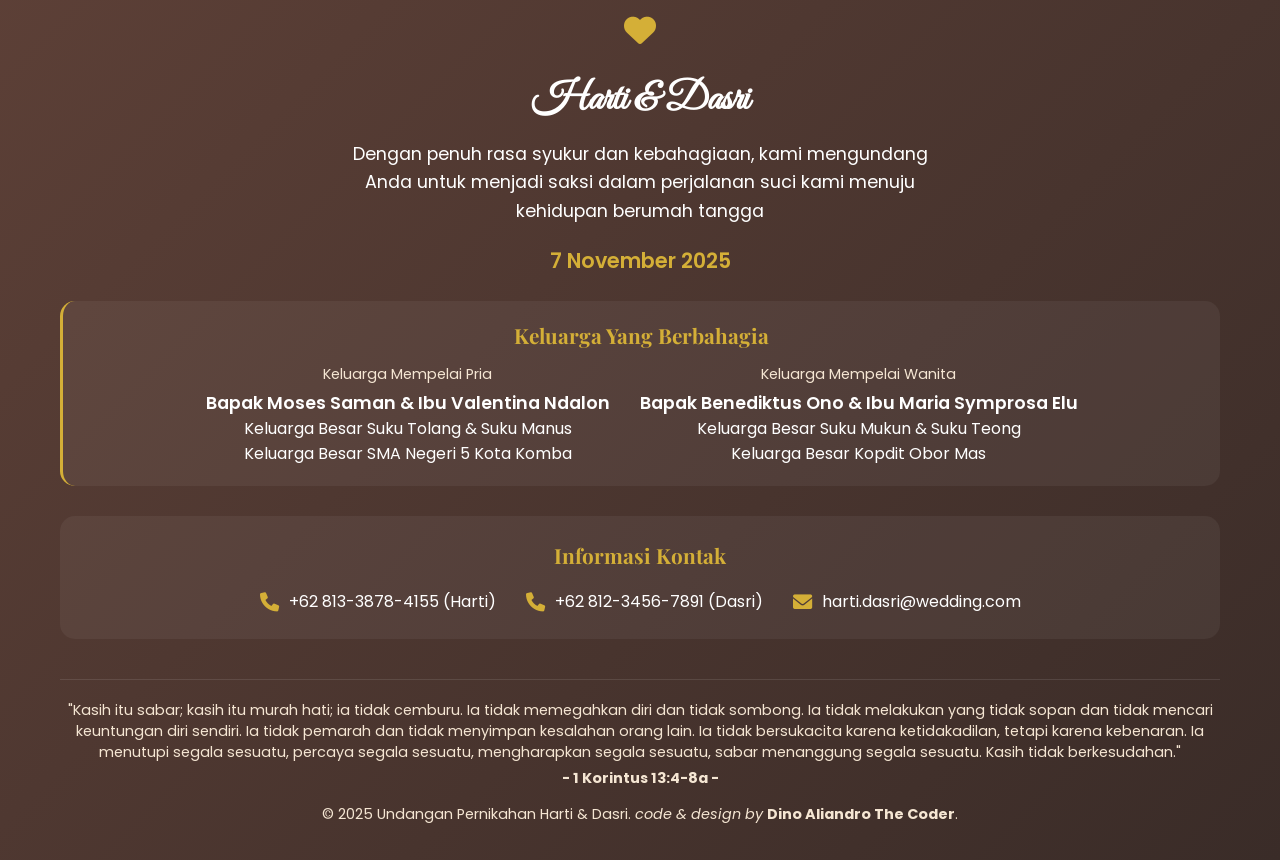
==== commit b501345c: "Update: [ditambahkan beberapa animasi,data]" ====
--- a/index.html
+++ b/index.html
@@ -1293,7 +1293,7 @@
         <div class="couple-container">
           <div class="couple-card">
             <img
-              src="images/fotoberdua.jpg"
+              src="images/utama.jpg"
               alt="Harti & Dasri"
               class="couple-image"
             />
@@ -1358,50 +1358,81 @@
           </div>
           <div class="gallery-item">
             <img
-              src="images/keluarg kae endi.jpg"
+              src="images/fotokaendi.jpg"
+              alt="Pre-wedding 8"
+              class="gallery-image"
+            />
+          </div>
+          
+          <div class="gallery-item">
+            <img
+              src="images/foto prewed1.jpg"
+              alt="Pre-wedding 3"
+              class="gallery-image"
+            />
+          </div>
+          <div class="gallery-item">
+            <img
+              src="images/fotoprewe3.jpg"
+              alt="Pre-wedding 4"
+              class="gallery-image"
+            />
+          </div>
+          <div class="gallery-item">
+            <img
+              src="images/fotocouple.jpg"
+              alt="Pre-wedding 5"
+              class="gallery-image"
+            />
+          </div>
+          <div class="gallery-item">
+            <img
+              src="images/fotoprewed.jpg"
+              alt="Pre-wedding 6"
+              class="gallery-image"
+            />
+          </div>
+          
+          <div class="gallery-item">
+            <img
+              src="images/kating.jpg"
+              alt="Pre-wedding 8"
+              class="gallery-image"
+            />
+          </div>
+          
+          <div class="gallery-item">
+            <img
+              src="images/satu lagi2.jpg"
+              alt="Pre-wedding 8"
+              class="gallery-image"
+            />
+          </div>
+          <div class="gallery-item">
+            <img
+              src="images/fotoberda.jpg"
+              alt="Pre-wedding 8"
+              class="gallery-image"
+            />
+          </div>
+          <div class="gallery-item">
+            <img
+              src="images/satulg.jpg"
+              alt="Pre-wedding 8"
+              class="gallery-image"
+            />
+          </div>
+          <div class="gallery-item">
+            <img
+              src="images/foto2.jpg"
               alt="Pre-wedding 2"
               class="gallery-image"
             />
           </div>
           <div class="gallery-item">
             <img
-              src="images/fotoberdua.jpg"
-              alt="Pre-wedding 3"
-              class="gallery-image"
-            />
-          </div>
-          <div class="gallery-item">
-            <img
-              src="images/fotopapa.jpg"
-              alt="Pre-wedding 4"
-              class="gallery-image"
-            />
-          </div>
-          <div class="gallery-item">
-            <img
-              src="images/mama.jpg"
-              alt="Pre-wedding 5"
-              class="gallery-image"
-            />
-          </div>
-          <div class="gallery-item">
-            <img
-              src="images/teman.jpg"
-              alt="Pre-wedding 6"
-              class="gallery-image"
-            />
-          </div>
-          <div class="gallery-item">
-            <img
-              src="images/mese.jpg"
+              src="images/fotoprewed2.jpg"
               alt="Pre-wedding 7"
-              class="gallery-image"
-            />
-          </div>
-          <div class="gallery-item">
-            <img
-              src="images/mese.jpg"
-              alt="Pre-wedding 8"
               class="gallery-image"
             />
           </div>
